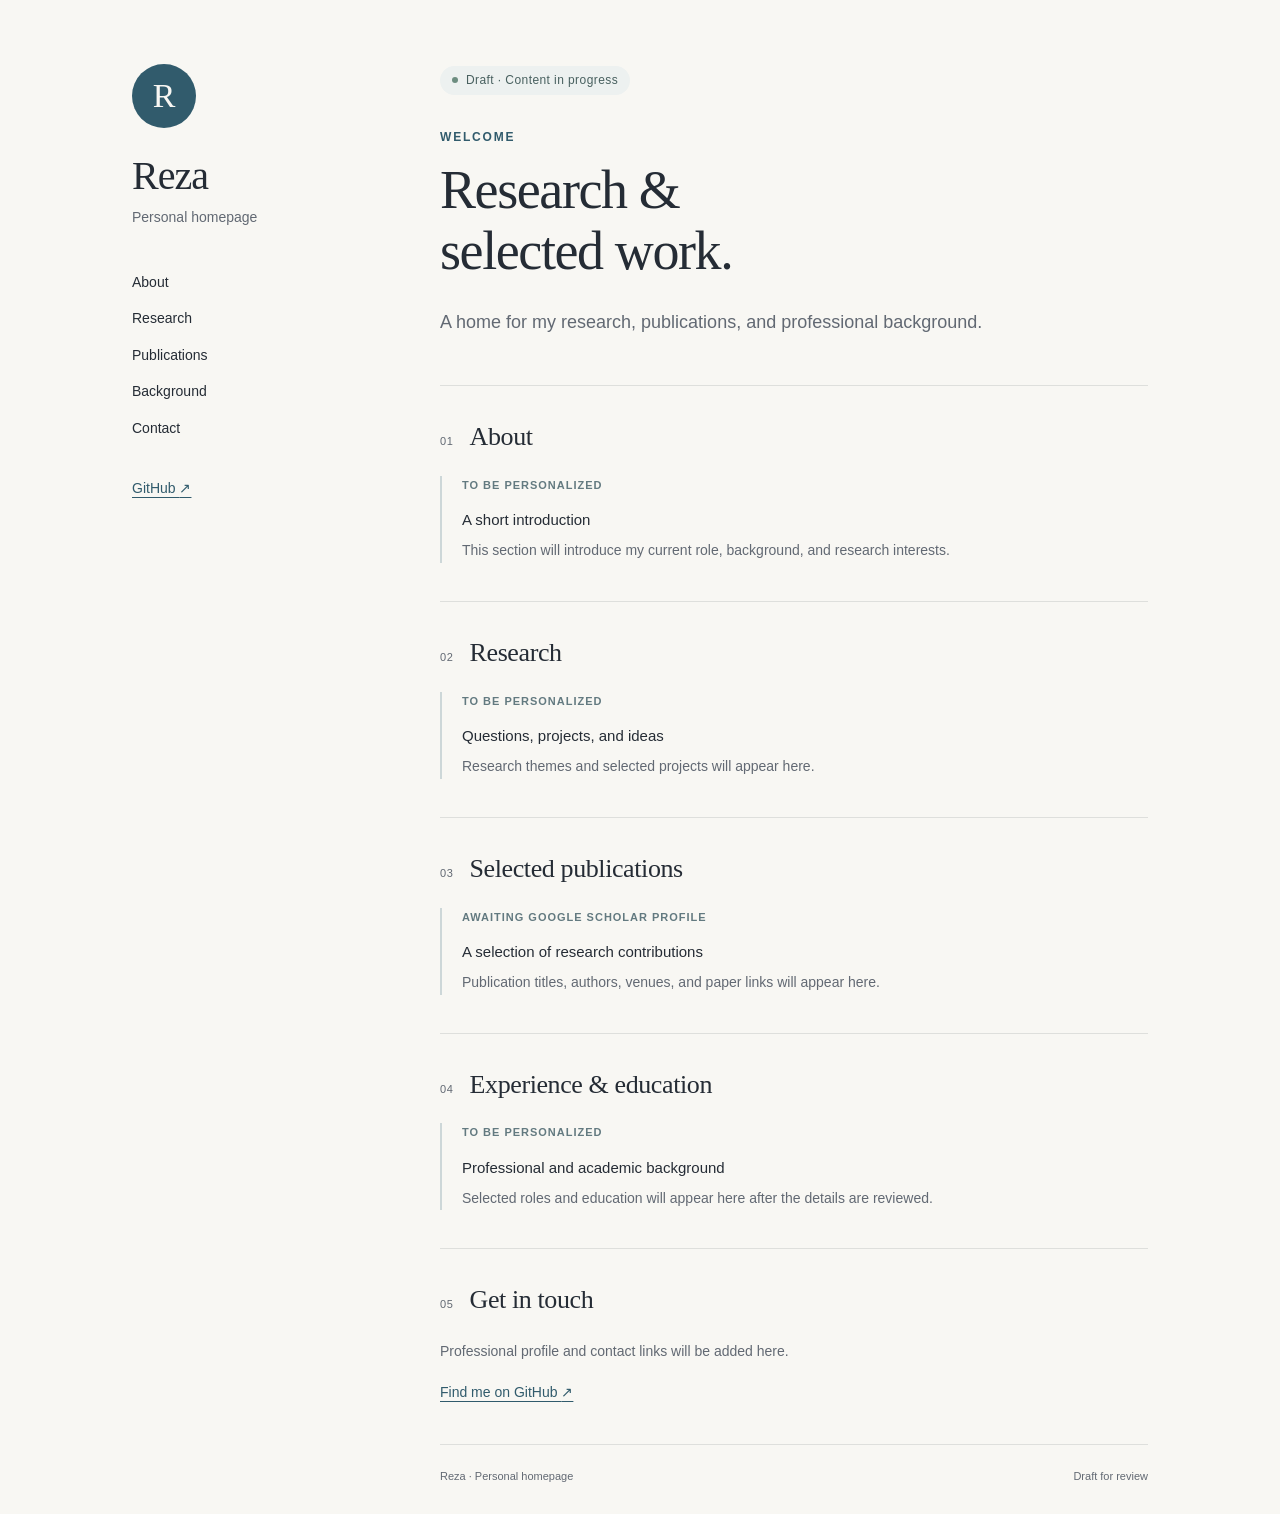
==== index.html @ 72e0d087 "Add private homepage draft and content checklist" ====
<!doctype html>
<html lang="en">
<head>
  <meta charset="utf-8">
  <meta name="viewport" content="width=device-width, initial-scale=1">
  <meta name="description" content="Reza’s personal homepage: research, publications, and professional background.">
  <title>Reza · Personal homepage</title>
  <style>
    :root { color-scheme: light; --paper:#f8f7f3; --ink:#252c35; --muted:#626973; --line:#dedfdc; --accent:#315b6c; --soft:#edf1f0; }
    * { box-sizing:border-box; }
    html { scroll-behavior:smooth; scroll-padding-top:32px; }
    body { margin:0; background:var(--paper); color:var(--ink); font:16px/1.75 -apple-system,BlinkMacSystemFont,"Segoe UI",sans-serif; }
    a { color:var(--accent); text-underline-offset:4px; }
    a:hover { text-decoration-thickness:2px; }
    a:focus-visible { outline:2px solid var(--accent); outline-offset:5px; border-radius:2px; }
    .skip { position:absolute; left:20px; top:-80px; padding:8px 16px; background:var(--paper); z-index:2; }
    .skip:focus { top:12px; }
    .layout { width:min(1100px,100%); margin:auto; padding:64px 42px 28px; display:grid; grid-template-columns:220px minmax(0,1fr); gap:88px; }
    .sidebar { align-self:start; position:sticky; top:48px; }
    .monogram { width:64px; height:64px; display:grid; place-items:center; color:var(--paper); background:var(--accent); border-radius:50%; font:34px Georgia,serif; margin-bottom:24px; }
    h1 { font:normal 40px/1.2 Georgia,"Times New Roman",serif; margin:0 0 5px; letter-spacing:-1px; }
    .subtitle { margin:0; color:var(--muted); font-size:14px; }
    nav { display:grid; gap:12px; margin-top:40px; }
    nav a { color:var(--ink); text-decoration:none; font-size:14px; width:fit-content; }
    nav a:hover { color:var(--accent); text-decoration:underline; }
    .profile-link { display:inline-block; margin-top:36px; font-size:14px; }
    .draft { display:inline-flex; align-items:center; gap:8px; margin:0 0 32px; padding:4px 12px; border-radius:20px; background:var(--soft); color:#48605f; font-size:12px; letter-spacing:.035em; }
    .draft::before { content:""; height:6px; width:6px; border-radius:50%; background:#6d8d80; }
    .eyebrow { margin:0 0 12px; font-size:12px; text-transform:uppercase; letter-spacing:.15em; color:var(--accent); font-weight:600; }
    h2 { font:normal clamp(35px,4.5vw,54px)/1.14 Georgia,"Times New Roman",serif; letter-spacing:-1.4px; margin:0 0 24px; }
    .intro { color:var(--muted); max-width:560px; margin:0; font-size:18px; line-height:1.7; }
    .hero { padding-bottom:48px; }
    section { padding:34px 0 38px; border-top:1px solid var(--line); }
    h3 { font:normal 26px/1.3 Georgia,"Times New Roman",serif; letter-spacing:-.4px; margin:0 0 22px; }
    .section-title { display:flex; gap:16px; align-items:baseline; }
    .number { font-size:11px; letter-spacing:.06em; color:var(--muted); }
    .placeholder { border-left:2px solid #cdd7d8; padding:0 0 0 20px; }
    .placeholder strong { display:block; font-size:15px; font-weight:500; margin-bottom:5px; }
    .placeholder p { margin:0; color:var(--muted); font-size:14px; }
    .pending { display:block; font-size:11px; font-weight:600; letter-spacing:.09em; text-transform:uppercase; color:#637a80; margin-bottom:12px; }
    .contact p { color:var(--muted); font-size:14px; margin:0 0 14px; }
    .contact a { font-size:14px; }
    footer { border-top:1px solid var(--line); padding-top:22px; display:flex; justify-content:space-between; gap:12px; color:var(--muted); font-size:11px; }
    @media(max-width:800px) { .layout { gap:42px; grid-template-columns:180px minmax(0,1fr); padding:44px 28px 24px; } }
    @media(max-width:620px) { .layout { display:block; padding:28px 24px; } .sidebar { position:static; padding-bottom:30px; margin-bottom:30px; border-bottom:1px solid var(--line); } .monogram { width:46px; height:46px; font-size:26px; float:left; margin:0 16px 0 0; } h1 { font-size:32px; } .subtitle { font-size:12px; } nav { clear:both; display:flex; flex-wrap:wrap; gap:8px 22px; margin-top:24px; } nav a { font-size:13px; } .profile-link { margin-top:16px; font-size:13px; } .draft { margin-bottom:24px; } h2 { font-size:42px; } .hero { padding-bottom:32px; } section { padding:28px 0; } footer { flex-wrap:wrap; } }
    @media(prefers-reduced-motion:reduce) { html { scroll-behavior:auto; } }
  </style>
</head>
<body>
  <a class="skip" href="#main">Skip to content</a>
  <div class="layout">
    <aside class="sidebar" aria-label="Profile and navigation">
      <div class="monogram" aria-hidden="true">R</div>
      <!-- Confirm the preferred display name before release. -->
      <h1>Reza</h1>
      <p class="subtitle">Personal homepage</p>
      <nav aria-label="Main navigation">
        <a href="#about">About</a>
        <a href="#research">Research</a>
        <a href="#publications">Publications</a>
        <a href="#background">Background</a>
        <a href="#contact">Contact</a>
      </nav>
      <a class="profile-link" href="https://github.com/rezapourreza">GitHub <span aria-hidden="true">↗</span></a>
    </aside>
    <main id="main">
      <header class="hero">
        <p class="draft">Draft · Content in progress</p>
        <p class="eyebrow">Welcome</p>
        <h2>Research &amp;<br>selected work.</h2>
        <p class="intro">A home for my research, publications, and professional background.</p>
      </header>
      <section id="about" aria-labelledby="about-title">
        <div class="section-title"><span class="number" aria-hidden="true">01</span><h3 id="about-title">About</h3></div>
        <div class="placeholder">
          <span class="pending">To be personalized</span>
          <strong>A short introduction</strong>
          <p>This section will introduce my current role, background, and research interests.</p>
        </div>
      </section>
      <section id="research" aria-labelledby="research-title">
        <div class="section-title"><span class="number" aria-hidden="true">02</span><h3 id="research-title">Research</h3></div>
        <div class="placeholder">
          <span class="pending">To be personalized</span>
          <strong>Questions, projects, and ideas</strong>
          <p>Research themes and selected projects will appear here.</p>
        </div>
      </section>
      <section id="publications" aria-labelledby="publications-title">
        <div class="section-title"><span class="number" aria-hidden="true">03</span><h3 id="publications-title">Selected publications</h3></div>
        <div class="placeholder">
          <span class="pending">Awaiting Google Scholar profile</span>
          <strong>A selection of research contributions</strong>
          <p>Publication titles, authors, venues, and paper links will appear here.</p>
        </div>
      </section>
      <section id="background" aria-labelledby="background-title">
        <div class="section-title"><span class="number" aria-hidden="true">04</span><h3 id="background-title">Experience &amp; education</h3></div>
        <div class="placeholder">
          <span class="pending">To be personalized</span>
          <strong>Professional and academic background</strong>
          <p>Selected roles and education will appear here after the details are reviewed.</p>
        </div>
      </section>
      <section id="contact" class="contact" aria-labelledby="contact-title">
        <div class="section-title"><span class="number" aria-hidden="true">05</span><h3 id="contact-title">Get in touch</h3></div>
        <p>Professional profile and contact links will be added here.</p>
        <a href="https://github.com/rezapourreza">Find me on GitHub <span aria-hidden="true">↗</span></a>
      </section>
      <footer><span>Reza · Personal homepage</span><span>Draft for review</span></footer>
    </main>
  </div>
</body>
</html>
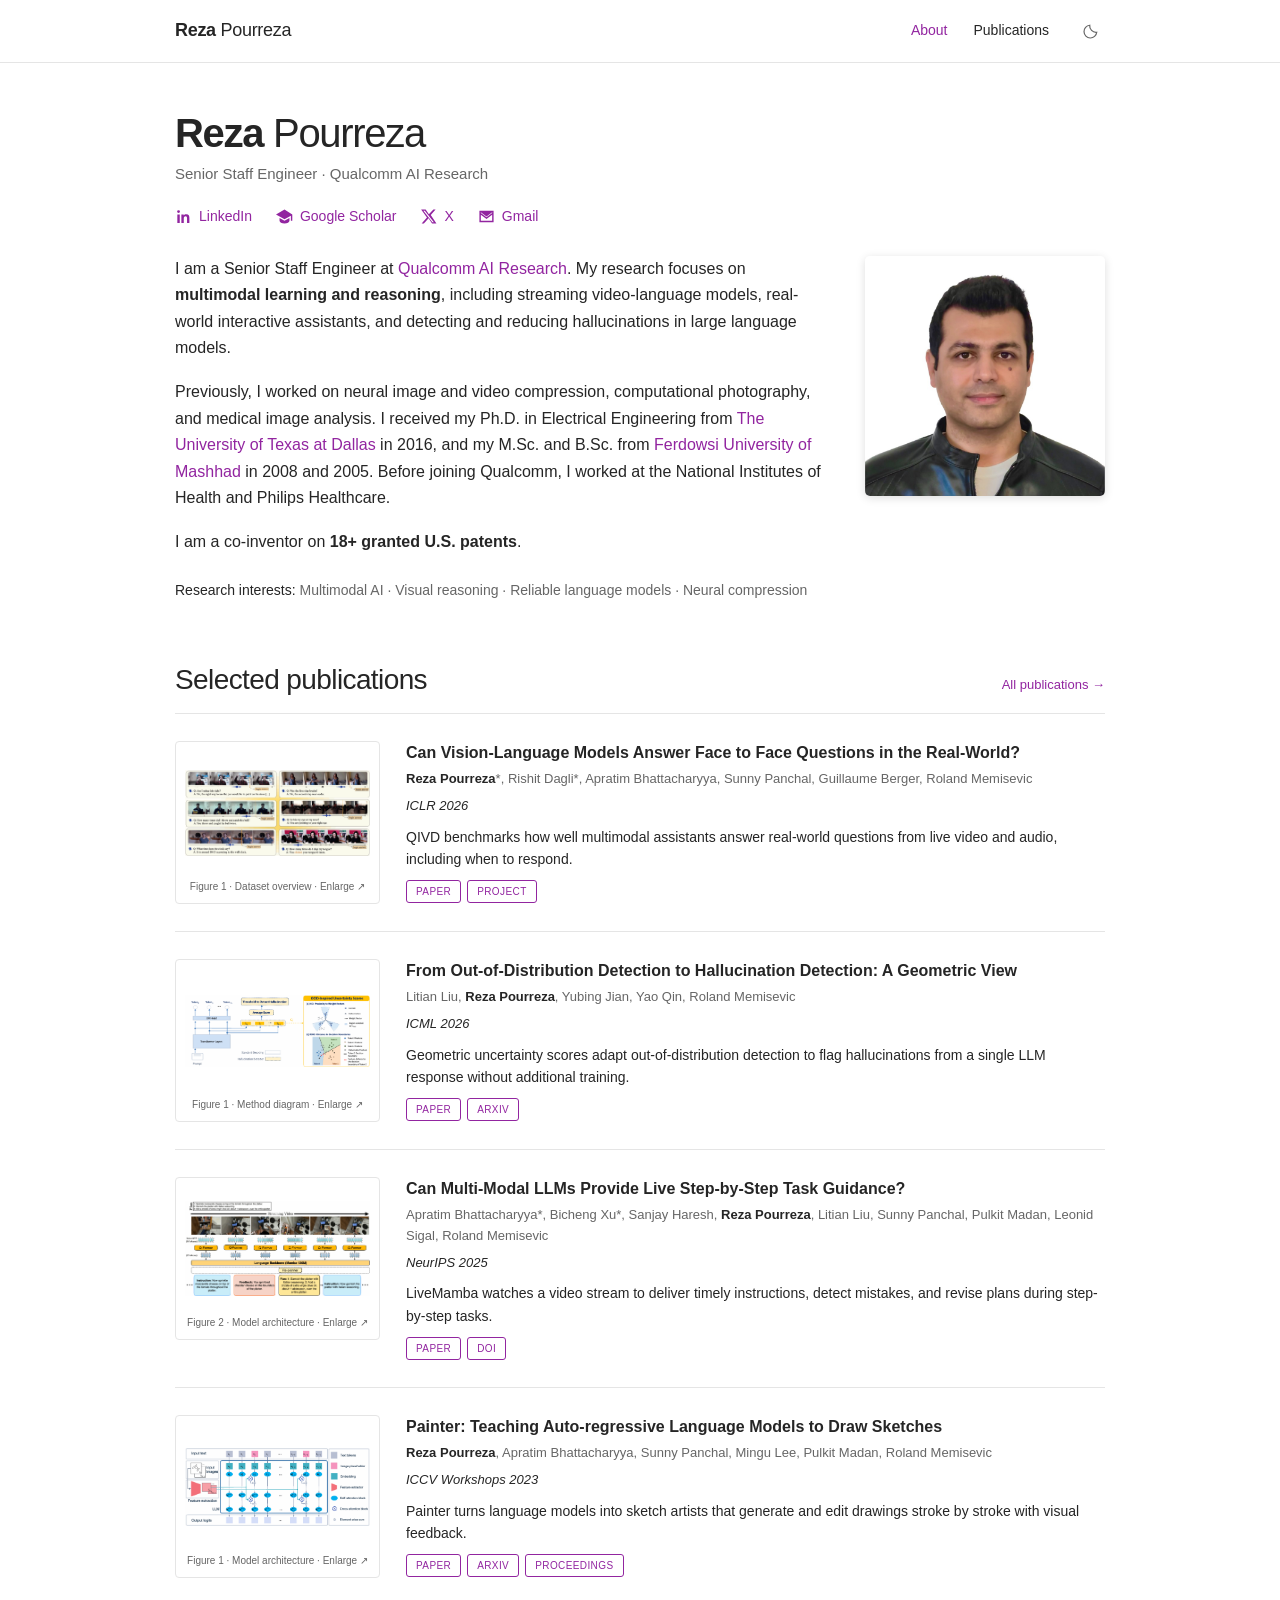
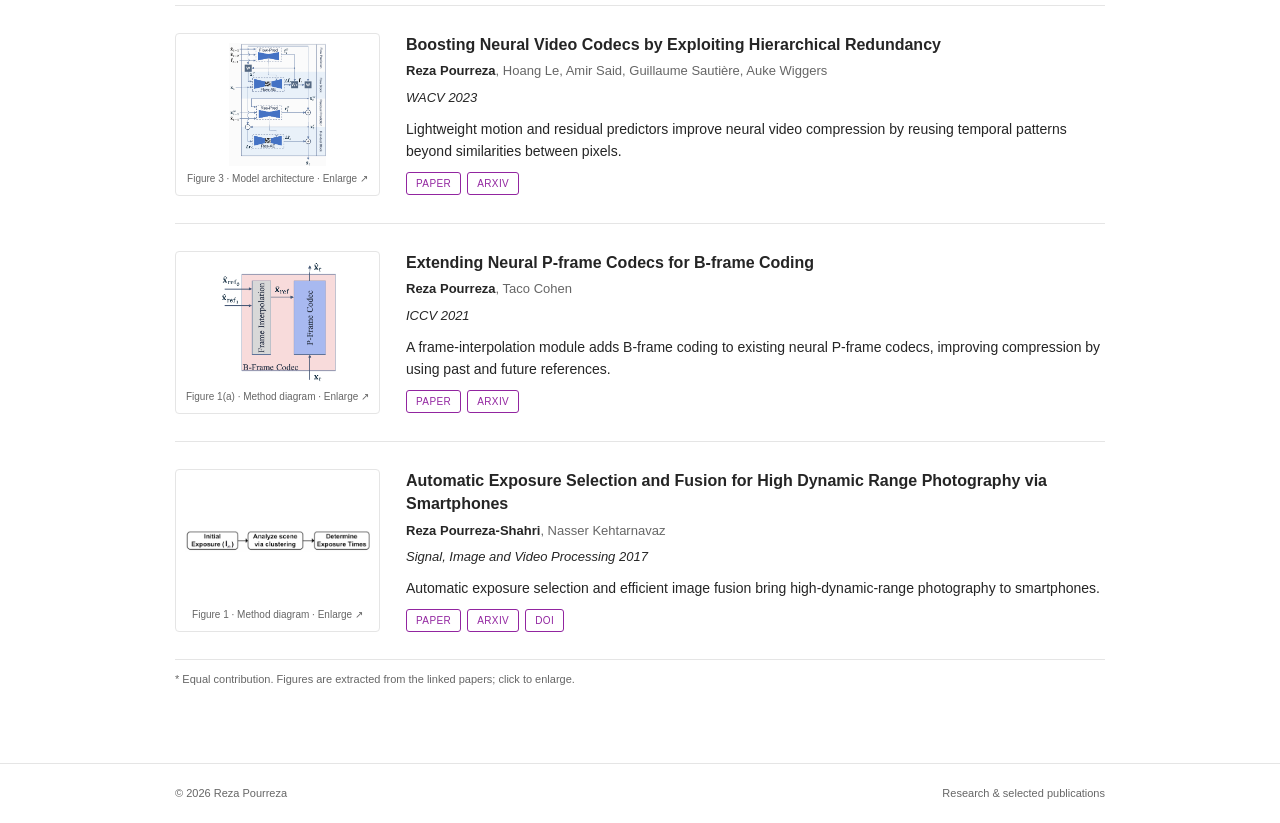
==== commit fd1534a3: "Personalize homepage and add year-grouped research publications" ====
--- a/index.html
+++ b/index.html
@@ -1,114 +1,2 @@
 <!doctype html>
-<html lang="en">
-<head>
-  <meta charset="utf-8">
-  <meta name="viewport" content="width=device-width, initial-scale=1">
-  <meta name="description" content="Reza’s personal homepage: research, publications, and professional background.">
-  <title>Reza · Personal homepage</title>
-  <style>
-    :root { color-scheme: light; --paper:#f8f7f3; --ink:#252c35; --muted:#626973; --line:#dedfdc; --accent:#315b6c; --soft:#edf1f0; }
-    * { box-sizing:border-box; }
-    html { scroll-behavior:smooth; scroll-padding-top:32px; }
-    body { margin:0; background:var(--paper); color:var(--ink); font:16px/1.75 -apple-system,BlinkMacSystemFont,"Segoe UI",sans-serif; }
-    a { color:var(--accent); text-underline-offset:4px; }
-    a:hover { text-decoration-thickness:2px; }
-    a:focus-visible { outline:2px solid var(--accent); outline-offset:5px; border-radius:2px; }
-    .skip { position:absolute; left:20px; top:-80px; padding:8px 16px; background:var(--paper); z-index:2; }
-    .skip:focus { top:12px; }
-    .layout { width:min(1100px,100%); margin:auto; padding:64px 42px 28px; display:grid; grid-template-columns:220px minmax(0,1fr); gap:88px; }
-    .sidebar { align-self:start; position:sticky; top:48px; }
-    .monogram { width:64px; height:64px; display:grid; place-items:center; color:var(--paper); background:var(--accent); border-radius:50%; font:34px Georgia,serif; margin-bottom:24px; }
-    h1 { font:normal 40px/1.2 Georgia,"Times New Roman",serif; margin:0 0 5px; letter-spacing:-1px; }
-    .subtitle { margin:0; color:var(--muted); font-size:14px; }
-    nav { display:grid; gap:12px; margin-top:40px; }
-    nav a { color:var(--ink); text-decoration:none; font-size:14px; width:fit-content; }
-    nav a:hover { color:var(--accent); text-decoration:underline; }
-    .profile-link { display:inline-block; margin-top:36px; font-size:14px; }
-    .draft { display:inline-flex; align-items:center; gap:8px; margin:0 0 32px; padding:4px 12px; border-radius:20px; background:var(--soft); color:#48605f; font-size:12px; letter-spacing:.035em; }
-    .draft::before { content:""; height:6px; width:6px; border-radius:50%; background:#6d8d80; }
-    .eyebrow { margin:0 0 12px; font-size:12px; text-transform:uppercase; letter-spacing:.15em; color:var(--accent); font-weight:600; }
-    h2 { font:normal clamp(35px,4.5vw,54px)/1.14 Georgia,"Times New Roman",serif; letter-spacing:-1.4px; margin:0 0 24px; }
-    .intro { color:var(--muted); max-width:560px; margin:0; font-size:18px; line-height:1.7; }
-    .hero { padding-bottom:48px; }
-    section { padding:34px 0 38px; border-top:1px solid var(--line); }
-    h3 { font:normal 26px/1.3 Georgia,"Times New Roman",serif; letter-spacing:-.4px; margin:0 0 22px; }
-    .section-title { display:flex; gap:16px; align-items:baseline; }
-    .number { font-size:11px; letter-spacing:.06em; color:var(--muted); }
-    .placeholder { border-left:2px solid #cdd7d8; padding:0 0 0 20px; }
-    .placeholder strong { display:block; font-size:15px; font-weight:500; margin-bottom:5px; }
-    .placeholder p { margin:0; color:var(--muted); font-size:14px; }
-    .pending { display:block; font-size:11px; font-weight:600; letter-spacing:.09em; text-transform:uppercase; color:#637a80; margin-bottom:12px; }
-    .contact p { color:var(--muted); font-size:14px; margin:0 0 14px; }
-    .contact a { font-size:14px; }
-    footer { border-top:1px solid var(--line); padding-top:22px; display:flex; justify-content:space-between; gap:12px; color:var(--muted); font-size:11px; }
-    @media(max-width:800px) { .layout { gap:42px; grid-template-columns:180px minmax(0,1fr); padding:44px 28px 24px; } }
-    @media(max-width:620px) { .layout { display:block; padding:28px 24px; } .sidebar { position:static; padding-bottom:30px; margin-bottom:30px; border-bottom:1px solid var(--line); } .monogram { width:46px; height:46px; font-size:26px; float:left; margin:0 16px 0 0; } h1 { font-size:32px; } .subtitle { font-size:12px; } nav { clear:both; display:flex; flex-wrap:wrap; gap:8px 22px; margin-top:24px; } nav a { font-size:13px; } .profile-link { margin-top:16px; font-size:13px; } .draft { margin-bottom:24px; } h2 { font-size:42px; } .hero { padding-bottom:32px; } section { padding:28px 0; } footer { flex-wrap:wrap; } }
-    @media(prefers-reduced-motion:reduce) { html { scroll-behavior:auto; } }
-  </style>
-</head>
-<body>
-  <a class="skip" href="#main">Skip to content</a>
-  <div class="layout">
-    <aside class="sidebar" aria-label="Profile and navigation">
-      <div class="monogram" aria-hidden="true">R</div>
-      <!-- Confirm the preferred display name before release. -->
-      <h1>Reza</h1>
-      <p class="subtitle">Personal homepage</p>
-      <nav aria-label="Main navigation">
-        <a href="#about">About</a>
-        <a href="#research">Research</a>
-        <a href="#publications">Publications</a>
-        <a href="#background">Background</a>
-        <a href="#contact">Contact</a>
-      </nav>
-      <a class="profile-link" href="https://github.com/rezapourreza">GitHub <span aria-hidden="true">↗</span></a>
-    </aside>
-    <main id="main">
-      <header class="hero">
-        <p class="draft">Draft · Content in progress</p>
-        <p class="eyebrow">Welcome</p>
-        <h2>Research &amp;<br>selected work.</h2>
-        <p class="intro">A home for my research, publications, and professional background.</p>
-      </header>
-      <section id="about" aria-labelledby="about-title">
-        <div class="section-title"><span class="number" aria-hidden="true">01</span><h3 id="about-title">About</h3></div>
-        <div class="placeholder">
-          <span class="pending">To be personalized</span>
-          <strong>A short introduction</strong>
-          <p>This section will introduce my current role, background, and research interests.</p>
-        </div>
-      </section>
-      <section id="research" aria-labelledby="research-title">
-        <div class="section-title"><span class="number" aria-hidden="true">02</span><h3 id="research-title">Research</h3></div>
-        <div class="placeholder">
-          <span class="pending">To be personalized</span>
-          <strong>Questions, projects, and ideas</strong>
-          <p>Research themes and selected projects will appear here.</p>
-        </div>
-      </section>
-      <section id="publications" aria-labelledby="publications-title">
-        <div class="section-title"><span class="number" aria-hidden="true">03</span><h3 id="publications-title">Selected publications</h3></div>
-        <div class="placeholder">
-          <span class="pending">Awaiting Google Scholar profile</span>
-          <strong>A selection of research contributions</strong>
-          <p>Publication titles, authors, venues, and paper links will appear here.</p>
-        </div>
-      </section>
-      <section id="background" aria-labelledby="background-title">
-        <div class="section-title"><span class="number" aria-hidden="true">04</span><h3 id="background-title">Experience &amp; education</h3></div>
-        <div class="placeholder">
-          <span class="pending">To be personalized</span>
-          <strong>Professional and academic background</strong>
-          <p>Selected roles and education will appear here after the details are reviewed.</p>
-        </div>
-      </section>
-      <section id="contact" class="contact" aria-labelledby="contact-title">
-        <div class="section-title"><span class="number" aria-hidden="true">05</span><h3 id="contact-title">Get in touch</h3></div>
-        <p>Professional profile and contact links will be added here.</p>
-        <a href="https://github.com/rezapourreza">Find me on GitHub <span aria-hidden="true">↗</span></a>
-      </section>
-      <footer><span>Reza · Personal homepage</span><span>Draft for review</span></footer>
-    </main>
-  </div>
-</body>
-</html>
+<html lang="en"><head><meta charset="utf-8"><meta name="viewport" content="width=device-width, initial-scale=1"><meta name="description" content="Reza Pourreza is a Senior Staff Engineer at Qualcomm AI Research, working on multimodal reasoning, video-language models, and reliable generative AI."><meta name="theme-color" content="#ffffff"><title>Reza Pourreza | Qualcomm AI Research</title><link rel="icon" type="image/svg+xml" href="assets/favicon.svg"><link rel="stylesheet" href="assets/style.css"><script src="assets/site.js" defer></script></head><body><a class="skip-link" href="#main">Skip to content</a><header class="site-header"><div class="container header-inner"><a class="wordmark" href="index.html"><strong>Reza</strong> Pourreza</a><nav class="site-nav" aria-label="Main navigation"><a href="index.html" aria-current="page">About</a><a href="publications.html">Publications</a><button class="theme-toggle" type="button" aria-label="Switch to dark theme" hidden><svg class="moon" width="17" height="17" viewBox="0 0 24 24" fill="none" stroke="currentColor" stroke-width="1.7" aria-hidden="true"><path d="M20.8 13.1A9 9 0 0 1 10.9 3.2a9 9 0 1 0 9.9 9.9Z"/></svg><svg class="sun" width="17" height="17" viewBox="0 0 24 24" fill="none" stroke="currentColor" stroke-width="1.7" aria-hidden="true"><circle cx="12" cy="12" r="4"/><path d="M12 1v3m0 16v3M1 12h3m16 0h3M4.2 4.2l2.1 2.1m11.4 11.4 2.1 2.1M4.2 19.8l2.1-2.1M17.7 6.3l2.1-2.1"/></svg></button></nav></div></header><main class="container" id="main"><h1><strong>Reza</strong> Pourreza</h1><p class="role">Senior Staff Engineer · Qualcomm AI Research</p><nav class="social-links" aria-label="Professional profiles and email"><a href="https://www.linkedin.com/in/rpourreza/"><svg viewBox="0 0 24 24" aria-hidden="true"><path d="M5 3a2 2 0 1 1 0 4 2 2 0 0 1 0-4ZM3.3 9h3.4v12H3.3ZM9 9h3.3v1.6c.7-1.2 1.8-1.9 3.6-1.9 3.6 0 4.4 2.3 4.4 5.4V21H17v-6.2c0-1.5-.1-3.1-2.1-3.1s-2.5 1.5-2.5 3V21H9Z"/></svg><span>LinkedIn</span></a><a href="https://scholar.google.com/citations?hl=en&amp;user=BqNYf-oAAAAJ&amp;view_op=list_works&amp;sortby=pubdate" aria-label="Google Scholar, sorted by date"><svg viewBox="0 0 24 24" aria-hidden="true"><path d="m12 2-12 7 12 7 9-5.2V18h2V9L12 2ZM5 14v4c0 2 3.1 4 7 4s7-2 7-4v-4l-7 4-7-4Z"/></svg><span>Google Scholar</span></a><a href="https://x.com/reza_pourreza"><svg viewBox="0 0 24 24" aria-hidden="true"><path d="M18.9 2H22l-6.8 7.8L23.2 22H17l-4.9-7.5L5.5 22H2.3l7.5-8.6L1.6 2H8l4.5 6.8L18.9 2ZM17.5 20h2L6.8 4h-2L17.5 20Z"/></svg><span>X</span></a><a href="mailto:pourreza.reza@gmail.com"><svg viewBox="0 0 24 24" aria-hidden="true"><path d="M2 4h20v16H2V4Zm2 2v1l8 6 8-6V6l-8 6-8-6Zm0 3.5V18h16V9.5l-8 6-8-6Z"/></svg><span>Gmail</span></a></nav><section class="bio" aria-label="Biography"><img class="portrait" src="assets/profile.jpeg" alt="Portrait of Reza Pourreza" width="240" height="240"><p>I am a Senior Staff Engineer at <a href="https://www.qualcomm.com/research/artificial-intelligence">Qualcomm AI Research</a>. My research focuses on <strong>multimodal learning and reasoning</strong>, including streaming video-language models, real-world interactive assistants, and detecting and reducing hallucinations in large language models.</p><p>Previously, I worked on neural image and video compression, computational photography, and medical image analysis. I received my Ph.D. in Electrical Engineering from <a href="https://www.utdallas.edu/">The University of Texas at Dallas</a> in 2016, and my M.Sc. and B.Sc. from <a href="https://en.um.ac.ir/">Ferdowsi University of Mashhad</a> in 2008 and 2005. Before joining Qualcomm, I worked at the National Institutes of Health and Philips Healthcare.</p><p>I am a co-inventor on <strong>18+ granted U.S. patents</strong>.</p><p class="research-line"><b>Research interests:</b> Multimodal AI · Visual reasoning · Reliable language models · Neural compression</p></section><section aria-labelledby="selected-heading"><div class="section-heading"><h2 id="selected-heading">Selected publications</h2><a href="publications.html">All publications →</a></div><ul class="paper-list"><li class="selected-paper" id="qivd"><a class="figure-link" href="assets/papers/qivd-overview.png" aria-label="Enlarge figure for Can Vision-Language Models Answer Face to Face Questions in the Real-World?" data-title="Can Vision-Language Models Answer Face to Face Questions in the Real-World?" data-paper="https://proceedings.iclr.cc/paper_files/paper/2026/file/73bd5afe39a24881b1e5268efc899aaf-Paper-Conference.pdf" data-caption="Figure 1 · Dataset overview"><img src="assets/papers/qivd-overview.png" alt="QIVD dataset overview showing six examples of video, audio, spoken questions, answers, and answer timestamps." width="1650" height="770" loading="lazy"><span class="figure-label">Figure 1 · Dataset overview · Enlarge ↗</span></a><div><h3 class="paper-title"><a href="https://proceedings.iclr.cc/paper_files/paper/2026/file/73bd5afe39a24881b1e5268efc899aaf-Paper-Conference.pdf">Can Vision-Language Models Answer Face to Face Questions in the Real-World?</a></h3><p class="authors"><strong>Reza Pourreza</strong>*, Rishit Dagli*, Apratim Bhattacharyya, Sunny Panchal, Guillaume Berger, Roland Memisevic</p><p class="venue">ICLR 2026</p><p class="summary">QIVD benchmarks how well multimodal assistants answer real-world questions from live video and audio, including when to respond.</p><div class="paper-links"><a href="https://proceedings.iclr.cc/paper_files/paper/2026/file/73bd5afe39a24881b1e5268efc899aaf-Paper-Conference.pdf">Paper</a><a href="https://www.qualcomm.com/developer/software/qualcomm-interactive-video-dataset-qivd">Project</a></div></div></li><li class="selected-paper" id="geometric-hallucination"><a class="figure-link" href="assets/papers/geometric-hallucination-detection.png" aria-label="Enlarge figure for From Out-of-Distribution Detection to Hallucination Detection: A Geometric View" data-title="From Out-of-Distribution Detection to Hallucination Detection: A Geometric View" data-paper="https://arxiv.org/pdf/2602.07253" data-caption="Figure 1 · Method diagram"><img src="assets/papers/geometric-hallucination-detection.png" alt="OOD-inspired hallucination detector with per-token uncertainty scores, sequence averaging, and geometric NCI and fDBD scores." width="1983" height="770" loading="lazy"><span class="figure-label">Figure 1 · Method diagram · Enlarge ↗</span></a><div><h3 class="paper-title"><a href="https://arxiv.org/pdf/2602.07253">From Out-of-Distribution Detection to Hallucination Detection: A Geometric View</a></h3><p class="authors">Litian Liu, <strong>Reza Pourreza</strong>, Yubing Jian, Yao Qin, Roland Memisevic</p><p class="venue">ICML 2026</p><p class="summary">Geometric uncertainty scores adapt out-of-distribution detection to flag hallucinations from a single LLM response without additional training.</p><div class="paper-links"><a href="https://arxiv.org/pdf/2602.07253">Paper</a><a href="https://arxiv.org/abs/2602.07253">arXiv</a></div></div></li><li class="selected-paper" id="live-mamba"><a class="figure-link" href="assets/papers/live-mamba-architecture.png" aria-label="Enlarge figure for Can Multi-Modal LLMs Provide Live Step-by-Step Task Guidance?" data-title="Can Multi-Modal LLMs Provide Live Step-by-Step Task Guidance?" data-paper="https://proceedings.neurips.cc/paper_files/paper/2025/file/207be3da143f1043336627c5d25aae50-Paper-Conference.pdf" data-caption="Figure 2 · Model architecture"><img src="assets/papers/live-mamba-architecture.png" alt="LiveMamba architecture: streaming video, InternViT features, Q-Former, Mamba-130M backbone, feedback, and re-planner." width="1654" height="854" loading="lazy"><span class="figure-label">Figure 2 · Model architecture · Enlarge ↗</span></a><div><h3 class="paper-title"><a href="https://proceedings.neurips.cc/paper_files/paper/2025/file/207be3da143f1043336627c5d25aae50-Paper-Conference.pdf">Can Multi-Modal LLMs Provide Live Step-by-Step Task Guidance?</a></h3><p class="authors">Apratim Bhattacharyya*, Bicheng Xu*, Sanjay Haresh, <strong>Reza Pourreza</strong>, Litian Liu, Sunny Panchal, Pulkit Madan, Leonid Sigal, Roland Memisevic</p><p class="venue">NeurIPS 2025</p><p class="summary">LiveMamba watches a video stream to deliver timely instructions, detect mistakes, and revise plans during step-by-step tasks.</p><div class="paper-links"><a href="https://proceedings.neurips.cc/paper_files/paper/2025/file/207be3da143f1043336627c5d25aae50-Paper-Conference.pdf">Paper</a><a href="https://doi.org/10.52202/085713-0755">DOI</a></div></div></li><li class="selected-paper" id="painter"><a class="figure-link" href="assets/papers/painter-architecture.png" aria-label="Enlarge figure for Painter: Teaching Auto-regressive Language Models to Draw Sketches" data-title="Painter: Teaching Auto-regressive Language Models to Draw Sketches" data-paper="https://arxiv.org/pdf/2308.08520" data-caption="Figure 1 · Model architecture"><img src="assets/papers/painter-architecture.png" alt="Multimodal Painter block diagram combining image features, text tokens, self-attention, and cross-attention." width="2070" height="875" loading="lazy"><span class="figure-label">Figure 1 · Model architecture · Enlarge ↗</span></a><div><h3 class="paper-title"><a href="https://arxiv.org/pdf/2308.08520">Painter: Teaching Auto-regressive Language Models to Draw Sketches</a></h3><p class="authors"><strong>Reza Pourreza</strong>, Apratim Bhattacharyya, Sunny Panchal, Mingu Lee, Pulkit Madan, Roland Memisevic</p><p class="venue">ICCV Workshops 2023</p><p class="summary">Painter turns language models into sketch artists that generate and edit drawings stroke by stroke with visual feedback.</p><div class="paper-links"><a href="https://arxiv.org/pdf/2308.08520">Paper</a><a href="https://arxiv.org/abs/2308.08520">arXiv</a><a href="https://openaccess.thecvf.com/content/ICCV2023W/MMFM/html/Pourreza_Painter_Teaching_Auto-Regressive_Language_Models_to_Draw_Sketches_ICCVW_2023_paper.html">Proceedings</a></div></div></li><li class="selected-paper" id="hierarchical-redundancy"><a class="figure-link" href="assets/papers/hierarchical-video-codec.png" aria-label="Enlarge figure for Boosting Neural Video Codecs by Exploiting Hierarchical Redundancy" data-title="Boosting Neural Video Codecs by Exploiting Hierarchical Redundancy" data-paper="https://arxiv.org/pdf/2208.04303" data-caption="Figure 3 · Model architecture"><img src="assets/papers/hierarchical-video-codec.png" alt="Inter-frame codec architecture with flow prediction, flow coding, residual prediction, and residual coding." width="766" height="975" loading="lazy"><span class="figure-label">Figure 3 · Model architecture · Enlarge ↗</span></a><div><h3 class="paper-title"><a href="https://arxiv.org/pdf/2208.04303">Boosting Neural Video Codecs by Exploiting Hierarchical Redundancy</a></h3><p class="authors"><strong>Reza Pourreza</strong>, Hoang Le, Amir Said, Guillaume Sautière, Auke Wiggers</p><p class="venue">WACV 2023</p><p class="summary">Lightweight motion and residual predictors improve neural video compression by reusing temporal patterns beyond similarities between pixels.</p><div class="paper-links"><a href="https://arxiv.org/pdf/2208.04303">Paper</a><a href="https://arxiv.org/abs/2208.04303">arXiv</a></div></div></li><li class="selected-paper" id="b-frame-codec"><a class="figure-link" href="assets/papers/neural-b-frame-codec.png" aria-label="Enlarge figure for Extending Neural P-frame Codecs for B-frame Coding" data-title="Extending Neural P-frame Codecs for B-frame Coding" data-paper="https://arxiv.org/pdf/2104.00531" data-caption="Figure 1(a) · Method diagram"><img src="assets/papers/neural-b-frame-codec.png" alt="The method panel of Figure 1: two reference frames feed interpolation, whose result is used by a P-frame codec." width="433" height="445" loading="lazy"><span class="figure-label">Figure 1(a) · Method diagram · Enlarge ↗</span></a><div><h3 class="paper-title"><a href="https://arxiv.org/pdf/2104.00531">Extending Neural P-frame Codecs for B-frame Coding</a></h3><p class="authors"><strong>Reza Pourreza</strong>, Taco Cohen</p><p class="venue">ICCV 2021</p><p class="summary">A frame-interpolation module adds B-frame coding to existing neural P-frame codecs, improving compression by using past and future references.</p><div class="paper-links"><a href="https://arxiv.org/pdf/2104.00531">Paper</a><a href="https://arxiv.org/abs/2104.00531">arXiv</a></div></div></li><li class="selected-paper" id="automatic-hdr"><a class="figure-link" href="assets/papers/automatic-hdr-exposure.png" aria-label="Enlarge figure for Automatic Exposure Selection and Fusion for High Dynamic Range Photography via Smartphones" data-title="Automatic Exposure Selection and Fusion for High Dynamic Range Photography via Smartphones" data-paper="https://arxiv.org/pdf/2004.10365" data-caption="Figure 1 · Method diagram"><img src="assets/papers/automatic-hdr-exposure.png" alt="Exposure-selection pipeline: initial exposure, scene clustering, and exposure-time determination." width="987" height="116" loading="lazy"><span class="figure-label">Figure 1 · Method diagram · Enlarge ↗</span></a><div><h3 class="paper-title"><a href="https://arxiv.org/pdf/2004.10365">Automatic Exposure Selection and Fusion for High Dynamic Range Photography via Smartphones</a></h3><p class="authors"><strong>Reza Pourreza-Shahri</strong>, Nasser Kehtarnavaz</p><p class="venue">Signal, Image and Video Processing 2017</p><p class="summary">Automatic exposure selection and efficient image fusion bring high-dynamic-range photography to smartphones.</p><div class="paper-links"><a href="https://arxiv.org/pdf/2004.10365">Paper</a><a href="https://arxiv.org/abs/2004.10365">arXiv</a><a href="https://doi.org/10.1007/s11760-017-1104-9">DOI</a></div></div></li></ul><p class="equal-note">* Equal contribution. Figures are extracted from the linked papers; click to enlarge.</p></section></main><footer class="site-footer"><div class="container footer-inner"><span>© 2026 Reza Pourreza</span><span>Research &amp; selected publications</span></div></footer><dialog class="figure-dialog" aria-labelledby="figure-title"><div class="dialog-top"><h2 id="figure-title">Paper figure</h2><button class="dialog-close" type="button" aria-label="Close figure">×</button></div><img class="dialog-image" alt=""><p class="dialog-caption"><span class="figure-detail"></span><a class="figure-source" href="index.html">Read paper ↗</a></p></dialog></body></html>
--- a/assets/style.css
+++ b/assets/style.css
@@ -0,0 +1,7 @@
+:root{color-scheme:light;--bg:#fff;--text:#252525;--muted:#666;--line:#e5e5e5;--accent:#9225a0;--hover:#721c7d;--subtle:#f6f6f6;--header:rgba(255,255,255,.96)}
+html[data-theme="dark"]{color-scheme:dark;--bg:#18191b;--text:#ececee;--muted:#acacb2;--line:#35363b;--accent:#d48adc;--hover:#e7b3ec;--subtle:#242529;--header:rgba(24,25,27,.96)}
+*{box-sizing:border-box}html{scroll-behavior:smooth;scroll-padding-top:88px}body{margin:0;background:var(--bg);color:var(--text);font:16px/1.65 -apple-system,BlinkMacSystemFont,"Segoe UI",Arial,sans-serif;font-weight:400}a{color:var(--accent);text-decoration:none}a:hover{color:var(--hover);text-decoration:underline;text-underline-offset:3px}a:focus-visible,button:focus-visible,summary:focus-visible{outline:2px solid var(--accent);outline-offset:5px}button{font:inherit}svg{display:block}.skip-link{position:fixed;top:-80px;left:16px;background:var(--bg);padding:8px 16px;z-index:10}.skip-link:focus{top:8px}.container{width:min(930px,calc(100% - 48px));margin-inline:auto}.site-header{position:sticky;top:0;z-index:5;border-bottom:1px solid var(--line);background:var(--header);backdrop-filter:blur(10px)}.header-inner{min-height:62px;display:flex;align-items:center;gap:20px;justify-content:space-between}.wordmark{font-size:18px;color:var(--text);letter-spacing:-.3px;white-space:nowrap}.wordmark strong{font-weight:650}.wordmark:hover{text-decoration:none}.site-nav{display:flex;align-items:center;gap:26px}.site-nav>a{font-size:14px;color:var(--text)}.site-nav>a[aria-current="page"]{color:var(--accent)}.theme-toggle{display:grid;place-items:center;width:30px;height:30px;border:0;background:transparent;color:var(--muted);cursor:pointer;border-radius:50%}.theme-toggle:hover{background:var(--subtle)}.theme-toggle .sun{display:none}html[data-theme="dark"] .theme-toggle .sun{display:block}html[data-theme="dark"] .theme-toggle .moon{display:none}main{padding-top:44px;padding-bottom:64px}h1,h2,h3{line-height:1.3}h1{font-size:40px;font-weight:400;letter-spacing:-1.3px;margin:0 0 3px}h1 strong{font-weight:700}.role{color:var(--muted);font-size:15px;margin:0 0 18px}.social-links{display:flex;align-items:center;flex-wrap:wrap;gap:12px 24px;margin:0 0 28px}.social-links a{display:inline-flex;align-items:center;gap:7px;color:var(--accent);font-size:14px}.social-links svg{width:17px;height:17px;flex:none;fill:currentColor}.portrait{float:right;width:240px;height:240px;object-fit:cover;margin:0 0 22px 32px;border-radius:5px;box-shadow:0 2px 10px #0002}.bio p{margin:0 0 18px}.bio{display:flow-root}.bio strong{font-weight:600}.research-line{font-size:14px;color:var(--muted);margin-top:23px!important}.research-line b{color:var(--text);font-weight:500}.section-heading{display:flex;align-items:baseline;justify-content:space-between;gap:16px;margin-top:42px;padding-bottom:15px;border-bottom:1px solid var(--line)}.section-heading h2{font-weight:400;font-size:28px;letter-spacing:-.6px;margin:0}.section-heading>a{font-size:13px;white-space:nowrap}.paper-list{list-style:none;padding:0;margin:0}.selected-paper{display:grid;grid-template-columns:205px minmax(0,1fr);gap:26px;padding:27px 0;border-bottom:1px solid var(--line);align-items:start}.figure-link{display:block;border:1px solid var(--line);border-radius:4px;padding:9px;background:white;position:relative;transition:border-color .15s}.figure-link:hover{border-color:var(--accent)}.figure-link img{display:block;width:100%;height:123px;object-fit:contain}.figure-label{display:block;text-align:center;color:#666;font-size:10px;line-height:1.4;margin-top:6px}.paper-title{font-size:16px;font-weight:600;line-height:1.45;margin:0 0 5px}.paper-title a{color:var(--text)}.paper-title a:hover{color:var(--accent)}.authors{font-size:13px;line-height:1.6;color:var(--muted);margin:0 0 5px}.authors strong{color:var(--text);font-weight:600}.venue{font-size:13px;font-style:italic;margin:0 0 9px;color:var(--text)}.summary{font-size:14px;line-height:1.6;margin:9px 0 10px}.paper-links{display:flex;flex-wrap:wrap;gap:6px}.paper-links a{font-size:10px;letter-spacing:.04em;border:1px solid var(--accent);padding:2px 9px;border-radius:3px;text-transform:uppercase;line-height:1.7}.paper-links a:hover{color:var(--bg);background:var(--accent);text-decoration:none}.page-intro{margin:10px 0 24px;color:var(--muted);font-size:15px}.year-index{display:flex;flex-wrap:wrap;gap:7px 16px;border-block:1px solid var(--line);padding:14px 0;margin:0 0 26px;font-size:13px}.publication-year{display:grid;grid-template-columns:70px minmax(0,1fr);gap:22px;padding:12px 0 16px}.publication-year>h2{font-size:24px;font-weight:400;color:var(--muted);letter-spacing:-.7px;margin:9px 0}.publication-item{padding:10px 0 19px;break-inside:avoid}.publication-item+.publication-item{border-top:1px solid var(--line);padding-top:19px}.publication-item .paper-title{font-size:15px}.publication-item .venue{margin-bottom:6px}.consortium-authors{font-size:13px;color:var(--muted);margin-bottom:6px}.consortium-authors summary{cursor:pointer}.consortium-authors p{padding:12px;border:1px solid var(--line);border-radius:4px;font-size:12px}.end-note{font-size:13px;color:var(--muted);margin:24px 0 0}.site-footer{border-top:1px solid var(--line);padding:20px 0;color:var(--muted);font-size:11px}.footer-inner{display:flex;flex-wrap:wrap;justify-content:space-between;gap:8px}.figure-dialog{max-width:min(1100px,calc(100vw - 40px));width:fit-content;max-height:90vh;padding:20px;border:1px solid var(--line);border-radius:6px;background:var(--bg);color:var(--text);box-shadow:0 10px 80px #0004}.figure-dialog::backdrop{background:#000a}.dialog-top{display:flex;justify-content:space-between;align-items:flex-start;gap:20px;margin-bottom:15px}.dialog-top h2{font-size:15px;line-height:1.5;margin:0;max-width:800px;font-weight:500}.dialog-close{flex:none;background:transparent;color:var(--text);border:0;cursor:pointer;padding:0 5px;font-size:24px;line-height:1}.dialog-image{display:block;max-width:100%;max-height:65vh;width:auto;height:auto;object-fit:contain;margin:auto;background:white}.dialog-caption{font-size:12px;color:var(--muted);margin:12px 0 0}.dialog-caption a{margin-left:8px}.equal-note{font-size:11px;color:var(--muted);margin-top:10px}button[hidden],dialog:not([open]){display:none}
+@media(max-width:700px){.container{width:calc(100% - 36px)}.header-inner{min-height:58px;gap:10px}.wordmark{font-size:16px}.site-nav{gap:17px}.site-nav>a{font-size:13px}main{padding-top:30px}h1{font-size:35px}.portrait{width:190px;height:190px;margin-left:24px}.social-links{gap:12px 18px}.selected-paper{grid-template-columns:160px minmax(0,1fr);gap:20px}.figure-link img{height:105px}.publication-year{grid-template-columns:58px minmax(0,1fr);gap:14px}}
+@media(max-width:520px){body{font-size:15px}.wordmark{font-size:15px}.site-nav{gap:13px}.theme-toggle{width:25px}.portrait{float:none;width:180px;height:180px;margin:0 auto 25px;display:block}.social-links{gap:10px 17px;margin-bottom:26px}.social-links a{font-size:13px}.social-links svg{width:16px;height:16px}.role{font-size:13px}.selected-paper{grid-template-columns:1fr;gap:15px;padding:25px 0}.figure-link{max-width:100%;padding:12px}.figure-link img{height:154px}.paper-title{font-size:16px}.summary{font-size:14px}.section-heading{margin-top:30px;align-items:baseline}.section-heading h2{font-size:24px}.section-heading>a{font-size:11px}.publication-year{display:block;padding-bottom:17px}.publication-year>h2{font-size:24px;border-bottom:1px solid var(--line);padding-bottom:9px;margin:20px 0 9px;color:var(--text)}.year-index{gap:9px 15px}.footer-inner{display:block}.footer-inner span{display:block;margin:4px 0}.figure-dialog{padding:14px;max-width:calc(100vw - 20px)}h1{font-size:34px}}
+@media(prefers-reduced-motion:reduce){html{scroll-behavior:auto}*{transition:none!important}}
+@media print{.site-header,.site-footer,.social-links,.theme-toggle,.paper-links,.year-index{display:none}body{font-size:10pt;background:#fff;color:#111}.container{width:100%}main{padding:0}.portrait{width:150px;height:150px}.selected-paper{grid-template-columns:150px 1fr;padding:15px 0;break-inside:avoid}.paper-title a{color:#111}a{color:#111}.publication-year{break-inside:auto}}
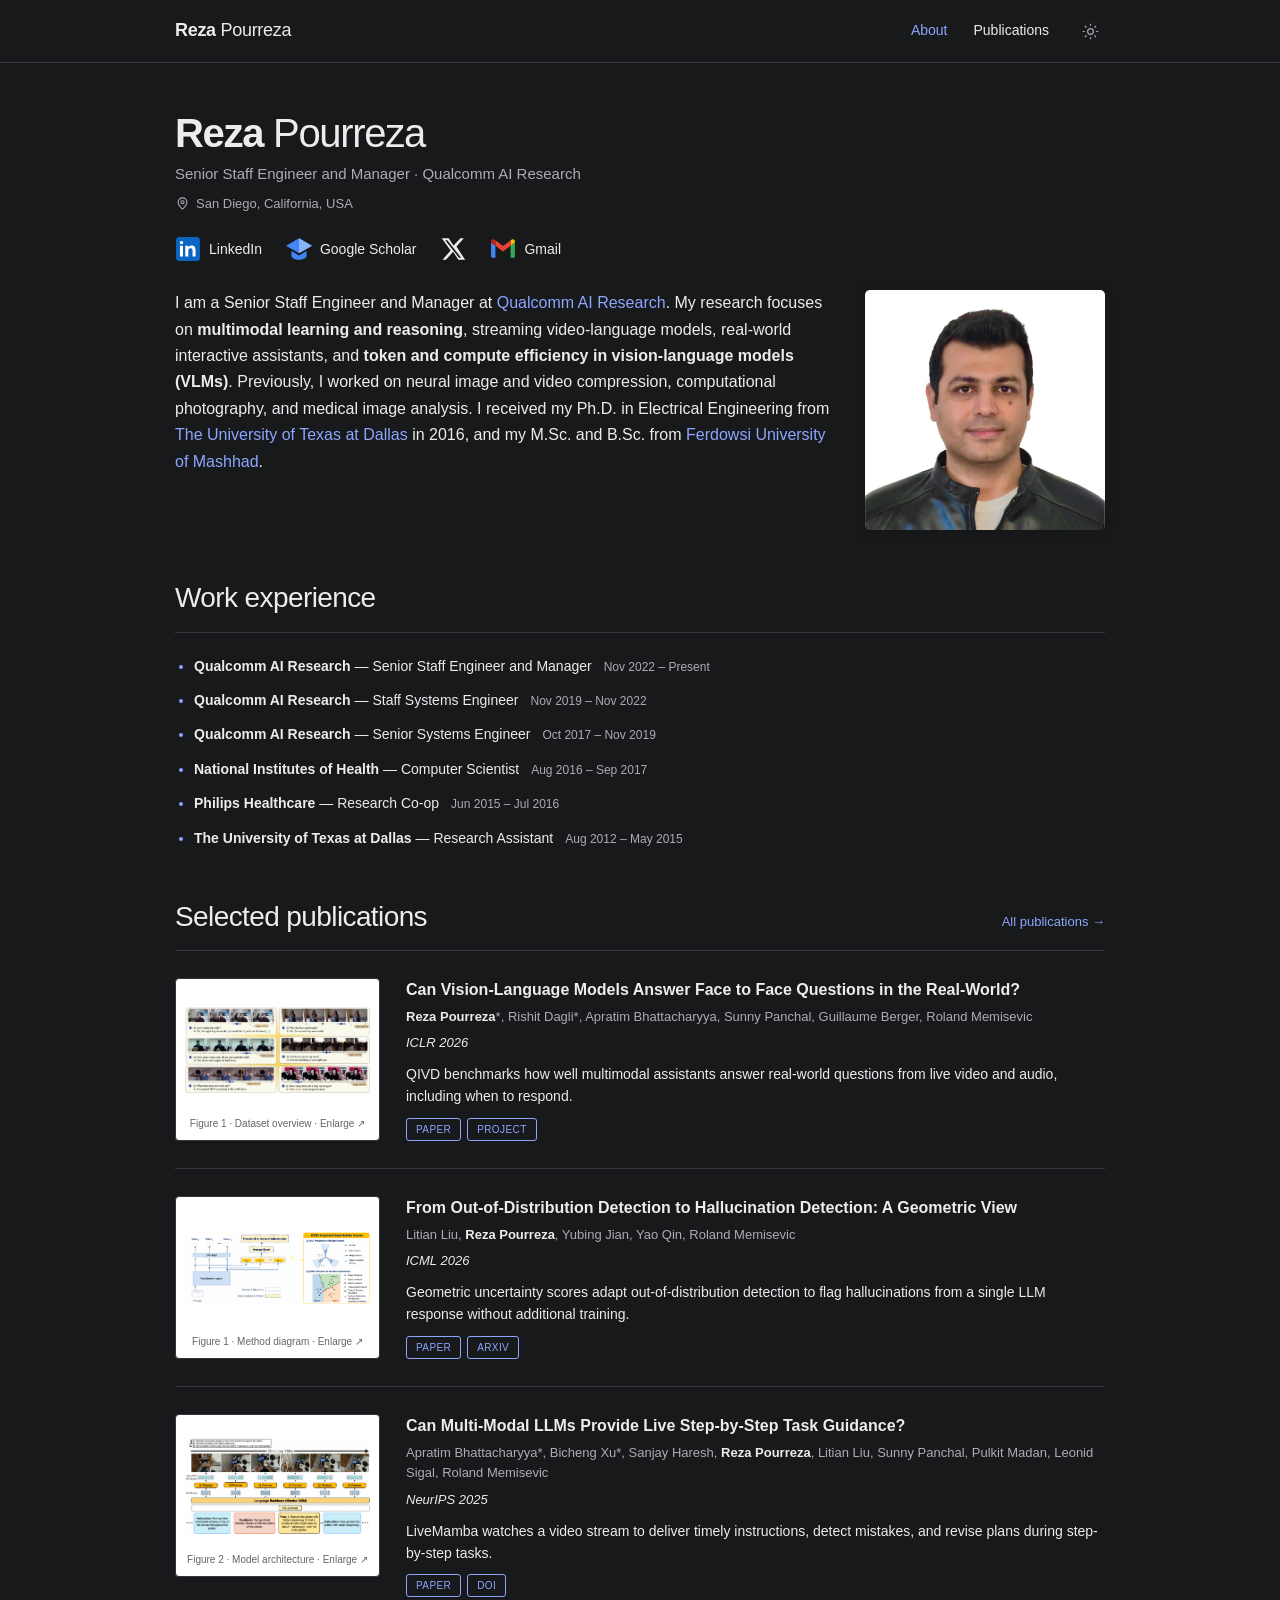
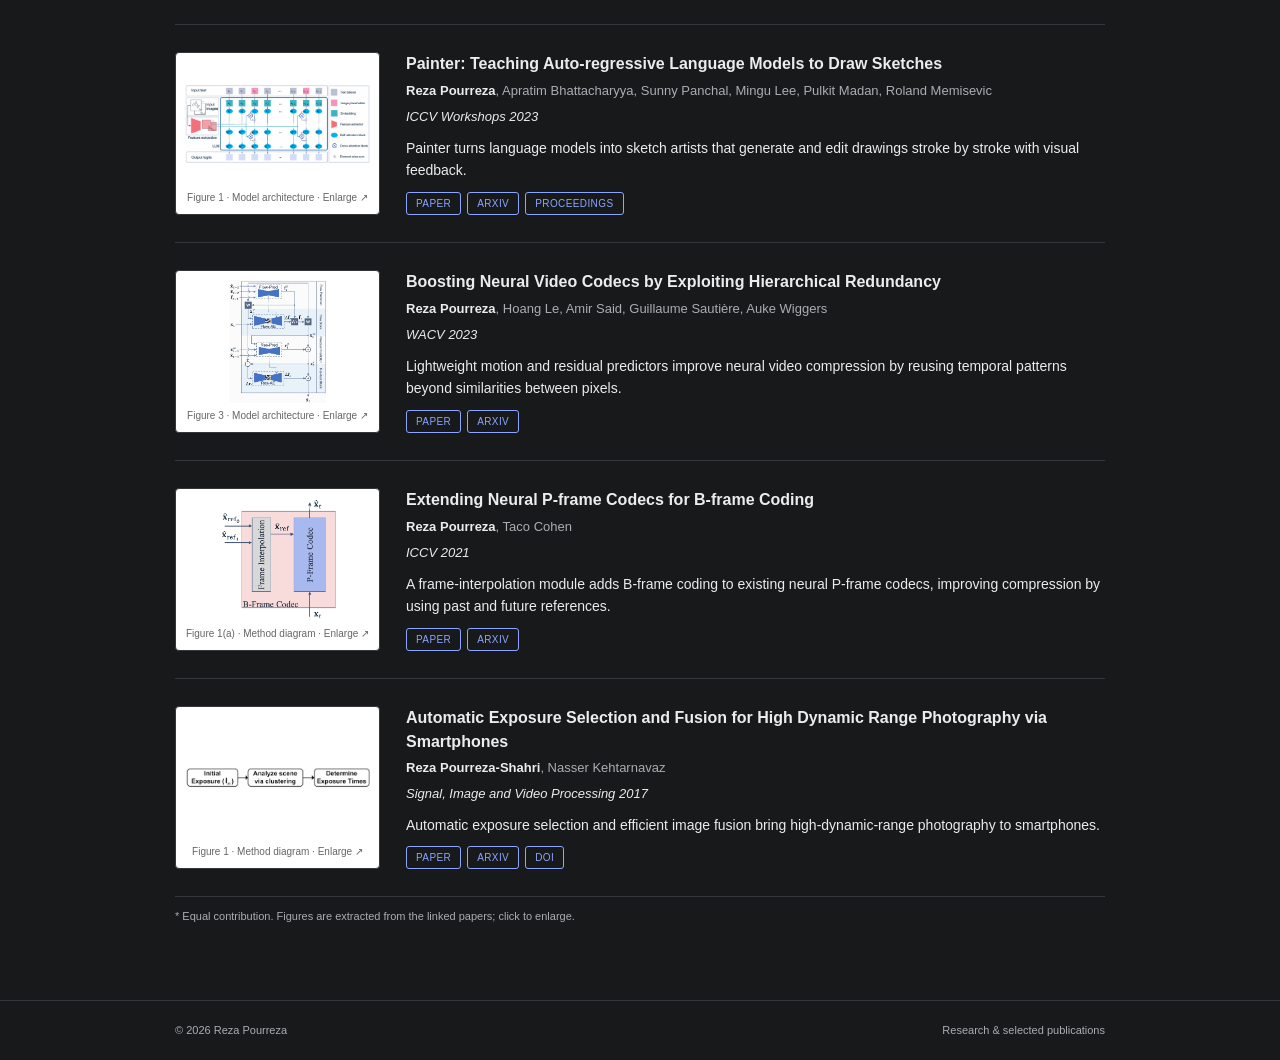
==== commit c2245bb8: "Revise biography, title, location, and U.S. work experience" ====
--- a/index.html
+++ b/index.html
@@ -1,2 +1,2 @@
 <!doctype html>
-<html lang="en"><head><meta charset="utf-8"><meta name="viewport" content="width=device-width, initial-scale=1"><meta name="description" content="Reza Pourreza is a Senior Staff Engineer at Qualcomm AI Research, working on multimodal reasoning, video-language models, and reliable generative AI."><meta name="theme-color" content="#ffffff"><title>Reza Pourreza | Qualcomm AI Research</title><link rel="icon" type="image/svg+xml" href="assets/favicon.svg"><link rel="stylesheet" href="assets/style.css"><script src="assets/site.js" defer></script></head><body><a class="skip-link" href="#main">Skip to content</a><header class="site-header"><div class="container header-inner"><a class="wordmark" href="index.html"><strong>Reza</strong> Pourreza</a><nav class="site-nav" aria-label="Main navigation"><a href="index.html" aria-current="page">About</a><a href="publications.html">Publications</a><button class="theme-toggle" type="button" aria-label="Switch to dark theme" hidden><svg class="moon" width="17" height="17" viewBox="0 0 24 24" fill="none" stroke="currentColor" stroke-width="1.7" aria-hidden="true"><path d="M20.8 13.1A9 9 0 0 1 10.9 3.2a9 9 0 1 0 9.9 9.9Z"/></svg><svg class="sun" width="17" height="17" viewBox="0 0 24 24" fill="none" stroke="currentColor" stroke-width="1.7" aria-hidden="true"><circle cx="12" cy="12" r="4"/><path d="M12 1v3m0 16v3M1 12h3m16 0h3M4.2 4.2l2.1 2.1m11.4 11.4 2.1 2.1M4.2 19.8l2.1-2.1M17.7 6.3l2.1-2.1"/></svg></button></nav></div></header><main class="container" id="main"><h1><strong>Reza</strong> Pourreza</h1><p class="role">Senior Staff Engineer · Qualcomm AI Research</p><nav class="social-links" aria-label="Professional profiles and email"><a href="https://www.linkedin.com/in/rpourreza/"><svg viewBox="0 0 24 24" aria-hidden="true"><path d="M5 3a2 2 0 1 1 0 4 2 2 0 0 1 0-4ZM3.3 9h3.4v12H3.3ZM9 9h3.3v1.6c.7-1.2 1.8-1.9 3.6-1.9 3.6 0 4.4 2.3 4.4 5.4V21H17v-6.2c0-1.5-.1-3.1-2.1-3.1s-2.5 1.5-2.5 3V21H9Z"/></svg><span>LinkedIn</span></a><a href="https://scholar.google.com/citations?hl=en&amp;user=BqNYf-oAAAAJ&amp;view_op=list_works&amp;sortby=pubdate" aria-label="Google Scholar, sorted by date"><svg viewBox="0 0 24 24" aria-hidden="true"><path d="m12 2-12 7 12 7 9-5.2V18h2V9L12 2ZM5 14v4c0 2 3.1 4 7 4s7-2 7-4v-4l-7 4-7-4Z"/></svg><span>Google Scholar</span></a><a href="https://x.com/reza_pourreza"><svg viewBox="0 0 24 24" aria-hidden="true"><path d="M18.9 2H22l-6.8 7.8L23.2 22H17l-4.9-7.5L5.5 22H2.3l7.5-8.6L1.6 2H8l4.5 6.8L18.9 2ZM17.5 20h2L6.8 4h-2L17.5 20Z"/></svg><span>X</span></a><a href="mailto:pourreza.reza@gmail.com"><svg viewBox="0 0 24 24" aria-hidden="true"><path d="M2 4h20v16H2V4Zm2 2v1l8 6 8-6V6l-8 6-8-6Zm0 3.5V18h16V9.5l-8 6-8-6Z"/></svg><span>Gmail</span></a></nav><section class="bio" aria-label="Biography"><img class="portrait" src="assets/profile.jpeg" alt="Portrait of Reza Pourreza" width="240" height="240"><p>I am a Senior Staff Engineer at <a href="https://www.qualcomm.com/research/artificial-intelligence">Qualcomm AI Research</a>. My research focuses on <strong>multimodal learning and reasoning</strong>, including streaming video-language models, real-world interactive assistants, and detecting and reducing hallucinations in large language models.</p><p>Previously, I worked on neural image and video compression, computational photography, and medical image analysis. I received my Ph.D. in Electrical Engineering from <a href="https://www.utdallas.edu/">The University of Texas at Dallas</a> in 2016, and my M.Sc. and B.Sc. from <a href="https://en.um.ac.ir/">Ferdowsi University of Mashhad</a> in 2008 and 2005. Before joining Qualcomm, I worked at the National Institutes of Health and Philips Healthcare.</p><p>I am a co-inventor on <strong>18+ granted U.S. patents</strong>.</p><p class="research-line"><b>Research interests:</b> Multimodal AI · Visual reasoning · Reliable language models · Neural compression</p></section><section aria-labelledby="selected-heading"><div class="section-heading"><h2 id="selected-heading">Selected publications</h2><a href="publications.html">All publications →</a></div><ul class="paper-list"><li class="selected-paper" id="qivd"><a class="figure-link" href="assets/papers/qivd-overview.png" aria-label="Enlarge figure for Can Vision-Language Models Answer Face to Face Questions in the Real-World?" data-title="Can Vision-Language Models Answer Face to Face Questions in the Real-World?" data-paper="https://proceedings.iclr.cc/paper_files/paper/2026/file/73bd5afe39a24881b1e5268efc899aaf-Paper-Conference.pdf" data-caption="Figure 1 · Dataset overview"><img src="assets/papers/qivd-overview.png" alt="QIVD dataset overview showing six examples of video, audio, spoken questions, answers, and answer timestamps." width="1650" height="770" loading="lazy"><span class="figure-label">Figure 1 · Dataset overview · Enlarge ↗</span></a><div><h3 class="paper-title"><a href="https://proceedings.iclr.cc/paper_files/paper/2026/file/73bd5afe39a24881b1e5268efc899aaf-Paper-Conference.pdf">Can Vision-Language Models Answer Face to Face Questions in the Real-World?</a></h3><p class="authors"><strong>Reza Pourreza</strong>*, Rishit Dagli*, Apratim Bhattacharyya, Sunny Panchal, Guillaume Berger, Roland Memisevic</p><p class="venue">ICLR 2026</p><p class="summary">QIVD benchmarks how well multimodal assistants answer real-world questions from live video and audio, including when to respond.</p><div class="paper-links"><a href="https://proceedings.iclr.cc/paper_files/paper/2026/file/73bd5afe39a24881b1e5268efc899aaf-Paper-Conference.pdf">Paper</a><a href="https://www.qualcomm.com/developer/software/qualcomm-interactive-video-dataset-qivd">Project</a></div></div></li><li class="selected-paper" id="geometric-hallucination"><a class="figure-link" href="assets/papers/geometric-hallucination-detection.png" aria-label="Enlarge figure for From Out-of-Distribution Detection to Hallucination Detection: A Geometric View" data-title="From Out-of-Distribution Detection to Hallucination Detection: A Geometric View" data-paper="https://arxiv.org/pdf/2602.07253" data-caption="Figure 1 · Method diagram"><img src="assets/papers/geometric-hallucination-detection.png" alt="OOD-inspired hallucination detector with per-token uncertainty scores, sequence averaging, and geometric NCI and fDBD scores." width="1983" height="770" loading="lazy"><span class="figure-label">Figure 1 · Method diagram · Enlarge ↗</span></a><div><h3 class="paper-title"><a href="https://arxiv.org/pdf/2602.07253">From Out-of-Distribution Detection to Hallucination Detection: A Geometric View</a></h3><p class="authors">Litian Liu, <strong>Reza Pourreza</strong>, Yubing Jian, Yao Qin, Roland Memisevic</p><p class="venue">ICML 2026</p><p class="summary">Geometric uncertainty scores adapt out-of-distribution detection to flag hallucinations from a single LLM response without additional training.</p><div class="paper-links"><a href="https://arxiv.org/pdf/2602.07253">Paper</a><a href="https://arxiv.org/abs/2602.07253">arXiv</a></div></div></li><li class="selected-paper" id="live-mamba"><a class="figure-link" href="assets/papers/live-mamba-architecture.png" aria-label="Enlarge figure for Can Multi-Modal LLMs Provide Live Step-by-Step Task Guidance?" data-title="Can Multi-Modal LLMs Provide Live Step-by-Step Task Guidance?" data-paper="https://proceedings.neurips.cc/paper_files/paper/2025/file/207be3da143f1043336627c5d25aae50-Paper-Conference.pdf" data-caption="Figure 2 · Model architecture"><img src="assets/papers/live-mamba-architecture.png" alt="LiveMamba architecture: streaming video, InternViT features, Q-Former, Mamba-130M backbone, feedback, and re-planner." width="1654" height="854" loading="lazy"><span class="figure-label">Figure 2 · Model architecture · Enlarge ↗</span></a><div><h3 class="paper-title"><a href="https://proceedings.neurips.cc/paper_files/paper/2025/file/207be3da143f1043336627c5d25aae50-Paper-Conference.pdf">Can Multi-Modal LLMs Provide Live Step-by-Step Task Guidance?</a></h3><p class="authors">Apratim Bhattacharyya*, Bicheng Xu*, Sanjay Haresh, <strong>Reza Pourreza</strong>, Litian Liu, Sunny Panchal, Pulkit Madan, Leonid Sigal, Roland Memisevic</p><p class="venue">NeurIPS 2025</p><p class="summary">LiveMamba watches a video stream to deliver timely instructions, detect mistakes, and revise plans during step-by-step tasks.</p><div class="paper-links"><a href="https://proceedings.neurips.cc/paper_files/paper/2025/file/207be3da143f1043336627c5d25aae50-Paper-Conference.pdf">Paper</a><a href="https://doi.org/10.52202/085713-0755">DOI</a></div></div></li><li class="selected-paper" id="painter"><a class="figure-link" href="assets/papers/painter-architecture.png" aria-label="Enlarge figure for Painter: Teaching Auto-regressive Language Models to Draw Sketches" data-title="Painter: Teaching Auto-regressive Language Models to Draw Sketches" data-paper="https://arxiv.org/pdf/2308.08520" data-caption="Figure 1 · Model architecture"><img src="assets/papers/painter-architecture.png" alt="Multimodal Painter block diagram combining image features, text tokens, self-attention, and cross-attention." width="2070" height="875" loading="lazy"><span class="figure-label">Figure 1 · Model architecture · Enlarge ↗</span></a><div><h3 class="paper-title"><a href="https://arxiv.org/pdf/2308.08520">Painter: Teaching Auto-regressive Language Models to Draw Sketches</a></h3><p class="authors"><strong>Reza Pourreza</strong>, Apratim Bhattacharyya, Sunny Panchal, Mingu Lee, Pulkit Madan, Roland Memisevic</p><p class="venue">ICCV Workshops 2023</p><p class="summary">Painter turns language models into sketch artists that generate and edit drawings stroke by stroke with visual feedback.</p><div class="paper-links"><a href="https://arxiv.org/pdf/2308.08520">Paper</a><a href="https://arxiv.org/abs/2308.08520">arXiv</a><a href="https://openaccess.thecvf.com/content/ICCV2023W/MMFM/html/Pourreza_Painter_Teaching_Auto-Regressive_Language_Models_to_Draw_Sketches_ICCVW_2023_paper.html">Proceedings</a></div></div></li><li class="selected-paper" id="hierarchical-redundancy"><a class="figure-link" href="assets/papers/hierarchical-video-codec.png" aria-label="Enlarge figure for Boosting Neural Video Codecs by Exploiting Hierarchical Redundancy" data-title="Boosting Neural Video Codecs by Exploiting Hierarchical Redundancy" data-paper="https://arxiv.org/pdf/2208.04303" data-caption="Figure 3 · Model architecture"><img src="assets/papers/hierarchical-video-codec.png" alt="Inter-frame codec architecture with flow prediction, flow coding, residual prediction, and residual coding." width="766" height="975" loading="lazy"><span class="figure-label">Figure 3 · Model architecture · Enlarge ↗</span></a><div><h3 class="paper-title"><a href="https://arxiv.org/pdf/2208.04303">Boosting Neural Video Codecs by Exploiting Hierarchical Redundancy</a></h3><p class="authors"><strong>Reza Pourreza</strong>, Hoang Le, Amir Said, Guillaume Sautière, Auke Wiggers</p><p class="venue">WACV 2023</p><p class="summary">Lightweight motion and residual predictors improve neural video compression by reusing temporal patterns beyond similarities between pixels.</p><div class="paper-links"><a href="https://arxiv.org/pdf/2208.04303">Paper</a><a href="https://arxiv.org/abs/2208.04303">arXiv</a></div></div></li><li class="selected-paper" id="b-frame-codec"><a class="figure-link" href="assets/papers/neural-b-frame-codec.png" aria-label="Enlarge figure for Extending Neural P-frame Codecs for B-frame Coding" data-title="Extending Neural P-frame Codecs for B-frame Coding" data-paper="https://arxiv.org/pdf/2104.00531" data-caption="Figure 1(a) · Method diagram"><img src="assets/papers/neural-b-frame-codec.png" alt="The method panel of Figure 1: two reference frames feed interpolation, whose result is used by a P-frame codec." width="433" height="445" loading="lazy"><span class="figure-label">Figure 1(a) · Method diagram · Enlarge ↗</span></a><div><h3 class="paper-title"><a href="https://arxiv.org/pdf/2104.00531">Extending Neural P-frame Codecs for B-frame Coding</a></h3><p class="authors"><strong>Reza Pourreza</strong>, Taco Cohen</p><p class="venue">ICCV 2021</p><p class="summary">A frame-interpolation module adds B-frame coding to existing neural P-frame codecs, improving compression by using past and future references.</p><div class="paper-links"><a href="https://arxiv.org/pdf/2104.00531">Paper</a><a href="https://arxiv.org/abs/2104.00531">arXiv</a></div></div></li><li class="selected-paper" id="automatic-hdr"><a class="figure-link" href="assets/papers/automatic-hdr-exposure.png" aria-label="Enlarge figure for Automatic Exposure Selection and Fusion for High Dynamic Range Photography via Smartphones" data-title="Automatic Exposure Selection and Fusion for High Dynamic Range Photography via Smartphones" data-paper="https://arxiv.org/pdf/2004.10365" data-caption="Figure 1 · Method diagram"><img src="assets/papers/automatic-hdr-exposure.png" alt="Exposure-selection pipeline: initial exposure, scene clustering, and exposure-time determination." width="987" height="116" loading="lazy"><span class="figure-label">Figure 1 · Method diagram · Enlarge ↗</span></a><div><h3 class="paper-title"><a href="https://arxiv.org/pdf/2004.10365">Automatic Exposure Selection and Fusion for High Dynamic Range Photography via Smartphones</a></h3><p class="authors"><strong>Reza Pourreza-Shahri</strong>, Nasser Kehtarnavaz</p><p class="venue">Signal, Image and Video Processing 2017</p><p class="summary">Automatic exposure selection and efficient image fusion bring high-dynamic-range photography to smartphones.</p><div class="paper-links"><a href="https://arxiv.org/pdf/2004.10365">Paper</a><a href="https://arxiv.org/abs/2004.10365">arXiv</a><a href="https://doi.org/10.1007/s11760-017-1104-9">DOI</a></div></div></li></ul><p class="equal-note">* Equal contribution. Figures are extracted from the linked papers; click to enlarge.</p></section></main><footer class="site-footer"><div class="container footer-inner"><span>© 2026 Reza Pourreza</span><span>Research &amp; selected publications</span></div></footer><dialog class="figure-dialog" aria-labelledby="figure-title"><div class="dialog-top"><h2 id="figure-title">Paper figure</h2><button class="dialog-close" type="button" aria-label="Close figure">×</button></div><img class="dialog-image" alt=""><p class="dialog-caption"><span class="figure-detail"></span><a class="figure-source" href="index.html">Read paper ↗</a></p></dialog></body></html>
+<html lang="en" data-theme="dark"><head><meta charset="utf-8"><meta name="viewport" content="width=device-width, initial-scale=1"><meta name="description" content="Reza Pourreza is a Senior Staff Engineer and Manager at Qualcomm AI Research in San Diego, working on multimodal reasoning and token and compute efficiency in VLMs."><meta name="theme-color" content="#18191b"><title>Reza Pourreza | Qualcomm AI Research</title><link rel="icon" type="image/svg+xml" href="assets/favicon.svg"><script>try {document.documentElement.dataset.theme=localStorage.getItem("reza-theme-v2")==="light"?"light":"dark"} catch {}</script><link rel="stylesheet" href="assets/style.css"><script src="assets/site.js" defer></script></head><body><a class="skip-link" href="#main">Skip to content</a><header class="site-header"><div class="container header-inner"><a class="wordmark" href="index.html"><strong>Reza</strong> Pourreza</a><nav class="site-nav" aria-label="Main navigation"><a href="index.html" aria-current="page">About</a><a href="publications.html">Publications</a><button class="theme-toggle" type="button" aria-label="Switch to light theme" hidden><svg class="moon" width="17" height="17" viewBox="0 0 24 24" fill="none" stroke="currentColor" stroke-width="1.7" aria-hidden="true"><path d="M20.8 13.1A9 9 0 0 1 10.9 3.2a9 9 0 1 0 9.9 9.9Z"/></svg><svg class="sun" width="17" height="17" viewBox="0 0 24 24" fill="none" stroke="currentColor" stroke-width="1.7" aria-hidden="true"><circle cx="12" cy="12" r="4"/><path d="M12 1v3m0 16v3M1 12h3m16 0h3M4.2 4.2l2.1 2.1m11.4 11.4 2.1 2.1M4.2 19.8l2.1-2.1M17.7 6.3l2.1-2.1"/></svg></button></nav></div></header><main class="container" id="main"><h1><strong>Reza</strong> Pourreza</h1><p class="role">Senior Staff Engineer and Manager · Qualcomm AI Research</p><p class="location"><svg viewBox="0 0 24 24" aria-hidden="true" fill="none" stroke="currentColor" stroke-width="1.7"><path d="M19 10c0 5-7 11-7 11S5 15 5 10a7 7 0 1 1 14 0Z"/><circle cx="12" cy="10" r="2.5"/></svg>San Diego, California, USA</p><nav class="social-links" aria-label="Professional profiles and email"><a class="social-linkedin" href="https://www.linkedin.com/in/rpourreza/" title="LinkedIn" aria-label="LinkedIn"><svg viewBox="0 0 24 24" aria-hidden="true"><rect x="1" y="1" width="22" height="22" rx="3" fill="#0a66c2"/><path fill="#fff" d="M6 4.5a1.6 1.6 0 1 1 0 3.2 1.6 1.6 0 0 1 0-3.2ZM4.6 9h2.8v10H4.6ZM9.5 9h2.7v1.4c.6-1 1.6-1.7 3.1-1.7 3 0 3.7 2 3.7 4.6V19h-2.8v-5.1c0-1.3-.1-2.6-1.8-2.6s-2.1 1.3-2.1 2.5V19H9.5Z"/></svg><span>LinkedIn</span></a><a class="social-scholar" href="https://scholar.google.com/citations?hl=en&amp;user=BqNYf-oAAAAJ&amp;view_op=list_works&amp;sortby=pubdate" title="Google Scholar" aria-label="Google Scholar, sorted by date"><svg viewBox="0 0 24 24" aria-hidden="true"><path fill="#4285f4" d="M12 2 0 9l12 7 12-7L12 2Z"/><path fill="#4285f4" d="M5 13.8V18c0 2.2 3.1 4 7 4s7-1.8 7-4v-4.2L12 18l-7-4.2Z"/><path fill="#8ab4f8" d="m12 2 12 7-12 7V2Z"/></svg><span>Google Scholar</span></a><a class="social-x" href="https://x.com/reza_pourreza" title="X" aria-label="X"><svg viewBox="0 0 24 24" aria-hidden="true"><path d="M18.9 2H22l-6.8 7.8L23.2 22H17l-4.9-7.5L5.5 22H2.3l7.5-8.6L1.6 2H8l4.5 6.8L18.9 2ZM17.5 20h2L6.8 4h-2L17.5 20Z"/></svg><span class="visually-hidden">X</span></a><a class="social-mail" href="mailto:pourreza.reza@gmail.com" title="Gmail" aria-label="Gmail"><svg viewBox="0 0 24 24" aria-hidden="true"><path fill="#4285f4" d="M2 20h3V9L1 6v13a1 1 0 0 0 1 1Z"/><path fill="#34a853" d="M19 20h3a1 1 0 0 0 1-1V6l-4 3v11Z"/><path fill="#fbbc04" d="M19 4v5l4-3V5a2 2 0 0 0-3.2-1.6L19 4Z"/><path fill="#ea4335" d="M5 9V4l7 5.25L19 4v5l-7 5.25L5 9Z"/><path fill="#c5221f" d="m1 6 4 3V4l-.8-.6A2 2 0 0 0 1 5v1Z"/></svg><span>Gmail</span></a></nav><section class="bio" aria-label="Biography"><img class="portrait" src="assets/profile.jpeg" alt="Portrait of Reza Pourreza" width="240" height="240"><p>I am a Senior Staff Engineer and Manager at <a href="https://www.qualcomm.com/research/artificial-intelligence">Qualcomm AI Research</a>. My research focuses on <strong>multimodal learning and reasoning</strong>, streaming video-language models, real-world interactive assistants, and <strong>token and compute efficiency in vision-language models (VLMs)</strong>. Previously, I worked on neural image and video compression, computational photography, and medical image analysis. I received my Ph.D. in Electrical Engineering from <a href="https://www.utdallas.edu/">The University of Texas at Dallas</a> in 2016, and my M.Sc. and B.Sc. from <a href="https://en.um.ac.ir/">Ferdowsi University of Mashhad</a>.</p></section><section class="experience" aria-labelledby="experience-heading"><div class="section-heading"><h2 id="experience-heading">Work experience</h2></div><ul class="experience-list"><li><div><strong>Qualcomm AI Research</strong> — Senior Staff Engineer and Manager</div><span class="experience-date">Nov 2022 – Present</span></li><li><div><strong>Qualcomm AI Research</strong> — Staff Systems Engineer</div><span class="experience-date">Nov 2019 – Nov 2022</span></li><li><div><strong>Qualcomm AI Research</strong> — Senior Systems Engineer</div><span class="experience-date">Oct 2017 – Nov 2019</span></li><li><div><strong>National Institutes of Health</strong> — Computer Scientist</div><span class="experience-date">Aug 2016 – Sep 2017</span></li><li><div><strong>Philips Healthcare</strong> — Research Co-op</div><span class="experience-date">Jun 2015 – Jul 2016</span></li><li><div><strong>The University of Texas at Dallas</strong> — Research Assistant</div><span class="experience-date">Aug 2012 – May 2015</span></li></ul></section><section aria-labelledby="selected-heading"><div class="section-heading"><h2 id="selected-heading">Selected publications</h2><a href="publications.html">All publications →</a></div><ul class="paper-list"><li class="selected-paper" id="qivd"><a class="figure-link" href="assets/papers/qivd-overview.png" aria-label="Enlarge figure for Can Vision-Language Models Answer Face to Face Questions in the Real-World?" data-title="Can Vision-Language Models Answer Face to Face Questions in the Real-World?" data-paper="https://proceedings.iclr.cc/paper_files/paper/2026/file/73bd5afe39a24881b1e5268efc899aaf-Paper-Conference.pdf" data-caption="Figure 1 · Dataset overview"><img src="assets/papers/qivd-overview.png" alt="QIVD dataset overview showing six examples of video, audio, spoken questions, answers, and answer timestamps." width="1650" height="770" loading="lazy"><span class="figure-label">Figure 1 · Dataset overview · Enlarge ↗</span></a><div><h3 class="paper-title"><a href="https://proceedings.iclr.cc/paper_files/paper/2026/file/73bd5afe39a24881b1e5268efc899aaf-Paper-Conference.pdf">Can Vision-Language Models Answer Face to Face Questions in the Real-World?</a></h3><p class="authors"><strong>Reza Pourreza</strong>*, Rishit Dagli*, Apratim Bhattacharyya, Sunny Panchal, Guillaume Berger, Roland Memisevic</p><p class="venue">ICLR 2026</p><p class="summary">QIVD benchmarks how well multimodal assistants answer real-world questions from live video and audio, including when to respond.</p><div class="paper-links"><a href="https://proceedings.iclr.cc/paper_files/paper/2026/file/73bd5afe39a24881b1e5268efc899aaf-Paper-Conference.pdf">Paper</a><a href="https://www.qualcomm.com/developer/software/qualcomm-interactive-video-dataset-qivd">Project</a></div></div></li><li class="selected-paper" id="geometric-hallucination"><a class="figure-link" href="assets/papers/geometric-hallucination-detection.png" aria-label="Enlarge figure for From Out-of-Distribution Detection to Hallucination Detection: A Geometric View" data-title="From Out-of-Distribution Detection to Hallucination Detection: A Geometric View" data-paper="https://arxiv.org/pdf/2602.07253" data-caption="Figure 1 · Method diagram"><img src="assets/papers/geometric-hallucination-detection.png" alt="OOD-inspired hallucination detector with per-token uncertainty scores, sequence averaging, and geometric NCI and fDBD scores." width="1983" height="770" loading="lazy"><span class="figure-label">Figure 1 · Method diagram · Enlarge ↗</span></a><div><h3 class="paper-title"><a href="https://arxiv.org/pdf/2602.07253">From Out-of-Distribution Detection to Hallucination Detection: A Geometric View</a></h3><p class="authors">Litian Liu, <strong>Reza Pourreza</strong>, Yubing Jian, Yao Qin, Roland Memisevic</p><p class="venue">ICML 2026</p><p class="summary">Geometric uncertainty scores adapt out-of-distribution detection to flag hallucinations from a single LLM response without additional training.</p><div class="paper-links"><a href="https://arxiv.org/pdf/2602.07253">Paper</a><a href="https://arxiv.org/abs/2602.07253">arXiv</a></div></div></li><li class="selected-paper" id="live-mamba"><a class="figure-link" href="assets/papers/live-mamba-architecture.png" aria-label="Enlarge figure for Can Multi-Modal LLMs Provide Live Step-by-Step Task Guidance?" data-title="Can Multi-Modal LLMs Provide Live Step-by-Step Task Guidance?" data-paper="https://proceedings.neurips.cc/paper_files/paper/2025/file/207be3da143f1043336627c5d25aae50-Paper-Conference.pdf" data-caption="Figure 2 · Model architecture"><img src="assets/papers/live-mamba-architecture.png" alt="LiveMamba architecture: streaming video, InternViT features, Q-Former, Mamba-130M backbone, feedback, and re-planner." width="1654" height="854" loading="lazy"><span class="figure-label">Figure 2 · Model architecture · Enlarge ↗</span></a><div><h3 class="paper-title"><a href="https://proceedings.neurips.cc/paper_files/paper/2025/file/207be3da143f1043336627c5d25aae50-Paper-Conference.pdf">Can Multi-Modal LLMs Provide Live Step-by-Step Task Guidance?</a></h3><p class="authors">Apratim Bhattacharyya*, Bicheng Xu*, Sanjay Haresh, <strong>Reza Pourreza</strong>, Litian Liu, Sunny Panchal, Pulkit Madan, Leonid Sigal, Roland Memisevic</p><p class="venue">NeurIPS 2025</p><p class="summary">LiveMamba watches a video stream to deliver timely instructions, detect mistakes, and revise plans during step-by-step tasks.</p><div class="paper-links"><a href="https://proceedings.neurips.cc/paper_files/paper/2025/file/207be3da143f1043336627c5d25aae50-Paper-Conference.pdf">Paper</a><a href="https://doi.org/10.52202/085713-0755">DOI</a></div></div></li><li class="selected-paper" id="painter"><a class="figure-link" href="assets/papers/painter-architecture.png" aria-label="Enlarge figure for Painter: Teaching Auto-regressive Language Models to Draw Sketches" data-title="Painter: Teaching Auto-regressive Language Models to Draw Sketches" data-paper="https://arxiv.org/pdf/2308.08520" data-caption="Figure 1 · Model architecture"><img src="assets/papers/painter-architecture.png" alt="Multimodal Painter block diagram combining image features, text tokens, self-attention, and cross-attention." width="2070" height="875" loading="lazy"><span class="figure-label">Figure 1 · Model architecture · Enlarge ↗</span></a><div><h3 class="paper-title"><a href="https://arxiv.org/pdf/2308.08520">Painter: Teaching Auto-regressive Language Models to Draw Sketches</a></h3><p class="authors"><strong>Reza Pourreza</strong>, Apratim Bhattacharyya, Sunny Panchal, Mingu Lee, Pulkit Madan, Roland Memisevic</p><p class="venue">ICCV Workshops 2023</p><p class="summary">Painter turns language models into sketch artists that generate and edit drawings stroke by stroke with visual feedback.</p><div class="paper-links"><a href="https://arxiv.org/pdf/2308.08520">Paper</a><a href="https://arxiv.org/abs/2308.08520">arXiv</a><a href="https://openaccess.thecvf.com/content/ICCV2023W/MMFM/html/Pourreza_Painter_Teaching_Auto-Regressive_Language_Models_to_Draw_Sketches_ICCVW_2023_paper.html">Proceedings</a></div></div></li><li class="selected-paper" id="hierarchical-redundancy"><a class="figure-link" href="assets/papers/hierarchical-video-codec.png" aria-label="Enlarge figure for Boosting Neural Video Codecs by Exploiting Hierarchical Redundancy" data-title="Boosting Neural Video Codecs by Exploiting Hierarchical Redundancy" data-paper="https://arxiv.org/pdf/2208.04303" data-caption="Figure 3 · Model architecture"><img src="assets/papers/hierarchical-video-codec.png" alt="Inter-frame codec architecture with flow prediction, flow coding, residual prediction, and residual coding." width="766" height="975" loading="lazy"><span class="figure-label">Figure 3 · Model architecture · Enlarge ↗</span></a><div><h3 class="paper-title"><a href="https://arxiv.org/pdf/2208.04303">Boosting Neural Video Codecs by Exploiting Hierarchical Redundancy</a></h3><p class="authors"><strong>Reza Pourreza</strong>, Hoang Le, Amir Said, Guillaume Sautière, Auke Wiggers</p><p class="venue">WACV 2023</p><p class="summary">Lightweight motion and residual predictors improve neural video compression by reusing temporal patterns beyond similarities between pixels.</p><div class="paper-links"><a href="https://arxiv.org/pdf/2208.04303">Paper</a><a href="https://arxiv.org/abs/2208.04303">arXiv</a></div></div></li><li class="selected-paper" id="b-frame-codec"><a class="figure-link" href="assets/papers/neural-b-frame-codec.png" aria-label="Enlarge figure for Extending Neural P-frame Codecs for B-frame Coding" data-title="Extending Neural P-frame Codecs for B-frame Coding" data-paper="https://arxiv.org/pdf/2104.00531" data-caption="Figure 1(a) · Method diagram"><img src="assets/papers/neural-b-frame-codec.png" alt="The method panel of Figure 1: two reference frames feed interpolation, whose result is used by a P-frame codec." width="433" height="445" loading="lazy"><span class="figure-label">Figure 1(a) · Method diagram · Enlarge ↗</span></a><div><h3 class="paper-title"><a href="https://arxiv.org/pdf/2104.00531">Extending Neural P-frame Codecs for B-frame Coding</a></h3><p class="authors"><strong>Reza Pourreza</strong>, Taco Cohen</p><p class="venue">ICCV 2021</p><p class="summary">A frame-interpolation module adds B-frame coding to existing neural P-frame codecs, improving compression by using past and future references.</p><div class="paper-links"><a href="https://arxiv.org/pdf/2104.00531">Paper</a><a href="https://arxiv.org/abs/2104.00531">arXiv</a></div></div></li><li class="selected-paper" id="automatic-hdr"><a class="figure-link" href="assets/papers/automatic-hdr-exposure.png" aria-label="Enlarge figure for Automatic Exposure Selection and Fusion for High Dynamic Range Photography via Smartphones" data-title="Automatic Exposure Selection and Fusion for High Dynamic Range Photography via Smartphones" data-paper="https://arxiv.org/pdf/2004.10365" data-caption="Figure 1 · Method diagram"><img src="assets/papers/automatic-hdr-exposure.png" alt="Exposure-selection pipeline: initial exposure, scene clustering, and exposure-time determination." width="987" height="116" loading="lazy"><span class="figure-label">Figure 1 · Method diagram · Enlarge ↗</span></a><div><h3 class="paper-title"><a href="https://arxiv.org/pdf/2004.10365">Automatic Exposure Selection and Fusion for High Dynamic Range Photography via Smartphones</a></h3><p class="authors"><strong>Reza Pourreza-Shahri</strong>, Nasser Kehtarnavaz</p><p class="venue">Signal, Image and Video Processing 2017</p><p class="summary">Automatic exposure selection and efficient image fusion bring high-dynamic-range photography to smartphones.</p><div class="paper-links"><a href="https://arxiv.org/pdf/2004.10365">Paper</a><a href="https://arxiv.org/abs/2004.10365">arXiv</a><a href="https://doi.org/10.1007/s11760-017-1104-9">DOI</a></div></div></li></ul><p class="equal-note">* Equal contribution. Figures are extracted from the linked papers; click to enlarge.</p></section></main><footer class="site-footer"><div class="container footer-inner"><span>© 2026 Reza Pourreza</span><span>Research &amp; selected publications</span></div></footer><dialog class="figure-dialog" aria-labelledby="figure-title"><div class="dialog-top"><h2 id="figure-title">Paper figure</h2><button class="dialog-close" type="button" aria-label="Close figure">×</button></div><img class="dialog-image" alt=""><p class="dialog-caption"><span class="figure-detail"></span><a class="figure-source" href="index.html">Read paper ↗</a></p></dialog></body></html>
--- a/assets/style.css
+++ b/assets/style.css
@@ -1,7 +1,9 @@
-:root{color-scheme:light;--bg:#fff;--text:#252525;--muted:#666;--line:#e5e5e5;--accent:#9225a0;--hover:#721c7d;--subtle:#f6f6f6;--header:rgba(255,255,255,.96)}
-html[data-theme="dark"]{color-scheme:dark;--bg:#18191b;--text:#ececee;--muted:#acacb2;--line:#35363b;--accent:#d48adc;--hover:#e7b3ec;--subtle:#242529;--header:rgba(24,25,27,.96)}
-*{box-sizing:border-box}html{scroll-behavior:smooth;scroll-padding-top:88px}body{margin:0;background:var(--bg);color:var(--text);font:16px/1.65 -apple-system,BlinkMacSystemFont,"Segoe UI",Arial,sans-serif;font-weight:400}a{color:var(--accent);text-decoration:none}a:hover{color:var(--hover);text-decoration:underline;text-underline-offset:3px}a:focus-visible,button:focus-visible,summary:focus-visible{outline:2px solid var(--accent);outline-offset:5px}button{font:inherit}svg{display:block}.skip-link{position:fixed;top:-80px;left:16px;background:var(--bg);padding:8px 16px;z-index:10}.skip-link:focus{top:8px}.container{width:min(930px,calc(100% - 48px));margin-inline:auto}.site-header{position:sticky;top:0;z-index:5;border-bottom:1px solid var(--line);background:var(--header);backdrop-filter:blur(10px)}.header-inner{min-height:62px;display:flex;align-items:center;gap:20px;justify-content:space-between}.wordmark{font-size:18px;color:var(--text);letter-spacing:-.3px;white-space:nowrap}.wordmark strong{font-weight:650}.wordmark:hover{text-decoration:none}.site-nav{display:flex;align-items:center;gap:26px}.site-nav>a{font-size:14px;color:var(--text)}.site-nav>a[aria-current="page"]{color:var(--accent)}.theme-toggle{display:grid;place-items:center;width:30px;height:30px;border:0;background:transparent;color:var(--muted);cursor:pointer;border-radius:50%}.theme-toggle:hover{background:var(--subtle)}.theme-toggle .sun{display:none}html[data-theme="dark"] .theme-toggle .sun{display:block}html[data-theme="dark"] .theme-toggle .moon{display:none}main{padding-top:44px;padding-bottom:64px}h1,h2,h3{line-height:1.3}h1{font-size:40px;font-weight:400;letter-spacing:-1.3px;margin:0 0 3px}h1 strong{font-weight:700}.role{color:var(--muted);font-size:15px;margin:0 0 18px}.social-links{display:flex;align-items:center;flex-wrap:wrap;gap:12px 24px;margin:0 0 28px}.social-links a{display:inline-flex;align-items:center;gap:7px;color:var(--accent);font-size:14px}.social-links svg{width:17px;height:17px;flex:none;fill:currentColor}.portrait{float:right;width:240px;height:240px;object-fit:cover;margin:0 0 22px 32px;border-radius:5px;box-shadow:0 2px 10px #0002}.bio p{margin:0 0 18px}.bio{display:flow-root}.bio strong{font-weight:600}.research-line{font-size:14px;color:var(--muted);margin-top:23px!important}.research-line b{color:var(--text);font-weight:500}.section-heading{display:flex;align-items:baseline;justify-content:space-between;gap:16px;margin-top:42px;padding-bottom:15px;border-bottom:1px solid var(--line)}.section-heading h2{font-weight:400;font-size:28px;letter-spacing:-.6px;margin:0}.section-heading>a{font-size:13px;white-space:nowrap}.paper-list{list-style:none;padding:0;margin:0}.selected-paper{display:grid;grid-template-columns:205px minmax(0,1fr);gap:26px;padding:27px 0;border-bottom:1px solid var(--line);align-items:start}.figure-link{display:block;border:1px solid var(--line);border-radius:4px;padding:9px;background:white;position:relative;transition:border-color .15s}.figure-link:hover{border-color:var(--accent)}.figure-link img{display:block;width:100%;height:123px;object-fit:contain}.figure-label{display:block;text-align:center;color:#666;font-size:10px;line-height:1.4;margin-top:6px}.paper-title{font-size:16px;font-weight:600;line-height:1.45;margin:0 0 5px}.paper-title a{color:var(--text)}.paper-title a:hover{color:var(--accent)}.authors{font-size:13px;line-height:1.6;color:var(--muted);margin:0 0 5px}.authors strong{color:var(--text);font-weight:600}.venue{font-size:13px;font-style:italic;margin:0 0 9px;color:var(--text)}.summary{font-size:14px;line-height:1.6;margin:9px 0 10px}.paper-links{display:flex;flex-wrap:wrap;gap:6px}.paper-links a{font-size:10px;letter-spacing:.04em;border:1px solid var(--accent);padding:2px 9px;border-radius:3px;text-transform:uppercase;line-height:1.7}.paper-links a:hover{color:var(--bg);background:var(--accent);text-decoration:none}.page-intro{margin:10px 0 24px;color:var(--muted);font-size:15px}.year-index{display:flex;flex-wrap:wrap;gap:7px 16px;border-block:1px solid var(--line);padding:14px 0;margin:0 0 26px;font-size:13px}.publication-year{display:grid;grid-template-columns:70px minmax(0,1fr);gap:22px;padding:12px 0 16px}.publication-year>h2{font-size:24px;font-weight:400;color:var(--muted);letter-spacing:-.7px;margin:9px 0}.publication-item{padding:10px 0 19px;break-inside:avoid}.publication-item+.publication-item{border-top:1px solid var(--line);padding-top:19px}.publication-item .paper-title{font-size:15px}.publication-item .venue{margin-bottom:6px}.consortium-authors{font-size:13px;color:var(--muted);margin-bottom:6px}.consortium-authors summary{cursor:pointer}.consortium-authors p{padding:12px;border:1px solid var(--line);border-radius:4px;font-size:12px}.end-note{font-size:13px;color:var(--muted);margin:24px 0 0}.site-footer{border-top:1px solid var(--line);padding:20px 0;color:var(--muted);font-size:11px}.footer-inner{display:flex;flex-wrap:wrap;justify-content:space-between;gap:8px}.figure-dialog{max-width:min(1100px,calc(100vw - 40px));width:fit-content;max-height:90vh;padding:20px;border:1px solid var(--line);border-radius:6px;background:var(--bg);color:var(--text);box-shadow:0 10px 80px #0004}.figure-dialog::backdrop{background:#000a}.dialog-top{display:flex;justify-content:space-between;align-items:flex-start;gap:20px;margin-bottom:15px}.dialog-top h2{font-size:15px;line-height:1.5;margin:0;max-width:800px;font-weight:500}.dialog-close{flex:none;background:transparent;color:var(--text);border:0;cursor:pointer;padding:0 5px;font-size:24px;line-height:1}.dialog-image{display:block;max-width:100%;max-height:65vh;width:auto;height:auto;object-fit:contain;margin:auto;background:white}.dialog-caption{font-size:12px;color:var(--muted);margin:12px 0 0}.dialog-caption a{margin-left:8px}.equal-note{font-size:11px;color:var(--muted);margin-top:10px}button[hidden],dialog:not([open]){display:none}
+:root{color-scheme:light;--bg:#fff;--text:#252525;--muted:#666;--line:#e5e5e5;--brand:#3253dc;--accent:#3253dc;--hover:#243fb5;--subtle:#f6f6f6;--header:rgba(255,255,255,.96)}
+html[data-theme="dark"]{color-scheme:dark;--bg:#18191b;--text:#ececee;--muted:#acacb2;--line:#35363b;--brand:#3253dc;--accent:#8ca5ff;--hover:#b2c2ff;--subtle:#242529;--header:rgba(24,25,27,.96)}
+*{box-sizing:border-box}html{scroll-behavior:smooth;scroll-padding-top:88px}body{margin:0;background:var(--bg);color:var(--text);font:16px/1.65 -apple-system,BlinkMacSystemFont,"Segoe UI",Arial,sans-serif;font-weight:400}a{color:var(--accent);text-decoration:none}a:hover{color:var(--hover);text-decoration:underline;text-underline-offset:3px}a:focus-visible,button:focus-visible,summary:focus-visible{outline:2px solid var(--accent);outline-offset:5px}button{font:inherit}svg{display:block}.skip-link{position:fixed;top:-80px;left:16px;background:var(--bg);padding:8px 16px;z-index:10}.skip-link:focus{top:8px}.container{width:min(930px,calc(100% - 48px));margin-inline:auto}.site-header{position:sticky;top:0;z-index:5;border-bottom:1px solid var(--line);background:var(--header);backdrop-filter:blur(10px)}.header-inner{min-height:62px;display:flex;align-items:center;gap:20px;justify-content:space-between}.wordmark{font-size:18px;color:var(--text);letter-spacing:-.3px;white-space:nowrap}.wordmark strong{font-weight:650}.wordmark:hover{text-decoration:none}.site-nav{display:flex;align-items:center;gap:26px}.site-nav>a{font-size:14px;color:var(--text)}.site-nav>a[aria-current="page"]{color:var(--accent)}.theme-toggle{display:grid;place-items:center;width:30px;height:30px;border:0;background:transparent;color:var(--muted);cursor:pointer;border-radius:50%}.theme-toggle:hover{background:var(--subtle)}.theme-toggle .sun{display:none}html[data-theme="dark"] .theme-toggle .sun{display:block}html[data-theme="dark"] .theme-toggle .moon{display:none}main{padding-top:44px;padding-bottom:64px}h1,h2,h3{line-height:1.3}h1{font-size:40px;font-weight:400;letter-spacing:-1.3px;margin:0 0 3px}h1 strong{font-weight:700}.role{color:var(--muted);font-size:15px;margin:0 0 6px}.social-links{display:flex;align-items:center;flex-wrap:wrap;gap:12px 24px;margin:0 0 28px}.social-links a{display:inline-flex;align-items:center;gap:8px;color:var(--text);font-size:14px}.social-links svg{width:26px;height:26px;flex:none;fill:currentColor}.portrait{float:right;width:240px;height:240px;object-fit:cover;margin:0 0 22px 32px;border-radius:5px;box-shadow:0 2px 10px #0002}.bio p{margin:0 0 18px}.bio{display:flow-root}.bio strong{font-weight:600}.research-line{font-size:14px;color:var(--muted);margin-top:23px!important}.research-line b{color:var(--text);font-weight:500}.section-heading{display:flex;align-items:baseline;justify-content:space-between;gap:16px;margin-top:42px;padding-bottom:15px;border-bottom:1px solid var(--line)}.section-heading h2{font-weight:400;font-size:28px;letter-spacing:-.6px;margin:0}.section-heading>a{font-size:13px;white-space:nowrap}.paper-list{list-style:none;padding:0;margin:0}.selected-paper{display:grid;grid-template-columns:205px minmax(0,1fr);gap:26px;padding:27px 0;border-bottom:1px solid var(--line);align-items:start}.figure-link{display:block;border:1px solid var(--line);border-radius:4px;padding:9px;background:white;position:relative;transition:border-color .15s}.figure-link:hover{border-color:var(--accent)}.figure-link img{display:block;width:100%;height:123px;object-fit:contain}.figure-label{display:block;text-align:center;color:#666;font-size:10px;line-height:1.4;margin-top:6px}.paper-title{font-size:16px;font-weight:600;line-height:1.45;margin:0 0 5px}.paper-title a{color:var(--text)}.paper-title a:hover{color:var(--accent)}.authors{font-size:13px;line-height:1.6;color:var(--muted);margin:0 0 5px}.authors strong{color:var(--text);font-weight:600}.venue{font-size:13px;font-style:italic;margin:0 0 9px;color:var(--text)}.summary{font-size:14px;line-height:1.6;margin:9px 0 10px}.paper-links{display:flex;flex-wrap:wrap;gap:6px}.paper-links a{font-size:10px;letter-spacing:.04em;border:1px solid var(--accent);padding:2px 9px;border-radius:3px;text-transform:uppercase;line-height:1.7}.paper-links a:hover{color:var(--bg);background:var(--accent);text-decoration:none}.page-intro{margin:10px 0 24px;color:var(--muted);font-size:15px}.year-index{display:flex;flex-wrap:wrap;gap:7px 16px;border-block:1px solid var(--line);padding:14px 0;margin:0 0 26px;font-size:13px}.publication-year{display:grid;grid-template-columns:70px minmax(0,1fr);gap:22px;padding:12px 0 16px}.publication-year>h2{font-size:24px;font-weight:400;color:var(--muted);letter-spacing:-.7px;margin:9px 0}.publication-item{padding:10px 0 19px;break-inside:avoid}.publication-item+.publication-item{border-top:1px solid var(--line);padding-top:19px}.publication-item .paper-title{font-size:15px}.publication-item .venue{margin-bottom:6px}.consortium-authors{font-size:13px;color:var(--muted);margin-bottom:6px}.consortium-authors summary{cursor:pointer}.consortium-authors p{padding:12px;border:1px solid var(--line);border-radius:4px;font-size:12px}.end-note{font-size:13px;color:var(--muted);margin:24px 0 0}.site-footer{border-top:1px solid var(--line);padding:20px 0;color:var(--muted);font-size:11px}.footer-inner{display:flex;flex-wrap:wrap;justify-content:space-between;gap:8px}.figure-dialog{max-width:min(1100px,calc(100vw - 40px));width:fit-content;max-height:90vh;padding:20px;border:1px solid var(--line);border-radius:6px;background:var(--bg);color:var(--text);box-shadow:0 10px 80px #0004}.figure-dialog::backdrop{background:#000a}.dialog-top{display:flex;justify-content:space-between;align-items:flex-start;gap:20px;margin-bottom:15px}.dialog-top h2{font-size:15px;line-height:1.5;margin:0;max-width:800px;font-weight:500}.dialog-close{flex:none;background:transparent;color:var(--text);border:0;cursor:pointer;padding:0 5px;font-size:24px;line-height:1}.dialog-image{display:block;max-width:100%;max-height:65vh;width:auto;height:auto;object-fit:contain;margin:auto;background:white}.dialog-caption{font-size:12px;color:var(--muted);margin:12px 0 0}.dialog-caption a{margin-left:8px}.equal-note{font-size:11px;color:var(--muted);margin-top:10px}button[hidden],dialog:not([open]){display:none}
 @media(max-width:700px){.container{width:calc(100% - 36px)}.header-inner{min-height:58px;gap:10px}.wordmark{font-size:16px}.site-nav{gap:17px}.site-nav>a{font-size:13px}main{padding-top:30px}h1{font-size:35px}.portrait{width:190px;height:190px;margin-left:24px}.social-links{gap:12px 18px}.selected-paper{grid-template-columns:160px minmax(0,1fr);gap:20px}.figure-link img{height:105px}.publication-year{grid-template-columns:58px minmax(0,1fr);gap:14px}}
-@media(max-width:520px){body{font-size:15px}.wordmark{font-size:15px}.site-nav{gap:13px}.theme-toggle{width:25px}.portrait{float:none;width:180px;height:180px;margin:0 auto 25px;display:block}.social-links{gap:10px 17px;margin-bottom:26px}.social-links a{font-size:13px}.social-links svg{width:16px;height:16px}.role{font-size:13px}.selected-paper{grid-template-columns:1fr;gap:15px;padding:25px 0}.figure-link{max-width:100%;padding:12px}.figure-link img{height:154px}.paper-title{font-size:16px}.summary{font-size:14px}.section-heading{margin-top:30px;align-items:baseline}.section-heading h2{font-size:24px}.section-heading>a{font-size:11px}.publication-year{display:block;padding-bottom:17px}.publication-year>h2{font-size:24px;border-bottom:1px solid var(--line);padding-bottom:9px;margin:20px 0 9px;color:var(--text)}.year-index{gap:9px 15px}.footer-inner{display:block}.footer-inner span{display:block;margin:4px 0}.figure-dialog{padding:14px;max-width:calc(100vw - 20px)}h1{font-size:34px}}
+@media(max-width:520px){body{font-size:15px}.wordmark{font-size:15px}.site-nav{gap:13px}.theme-toggle{width:25px}.portrait{float:none;width:180px;height:180px;margin:0 auto 25px;display:block}.social-links{gap:10px 14px;margin-bottom:26px}.social-links a{font-size:13px}.social-links svg{width:24px;height:24px}.role{font-size:13px}.selected-paper{grid-template-columns:1fr;gap:15px;padding:25px 0}.figure-link{max-width:100%;padding:12px}.figure-link img{height:154px}.paper-title{font-size:16px}.summary{font-size:14px}.section-heading{margin-top:30px;align-items:baseline}.section-heading h2{font-size:24px}.section-heading>a{font-size:11px}.publication-year{display:block;padding-bottom:17px}.publication-year>h2{font-size:24px;border-bottom:1px solid var(--line);padding-bottom:9px;margin:20px 0 9px;color:var(--text)}.year-index{gap:9px 15px}.footer-inner{display:block}.footer-inner span{display:block;margin:4px 0}.figure-dialog{padding:14px;max-width:calc(100vw - 20px)}h1{font-size:34px}}
 @media(prefers-reduced-motion:reduce){html{scroll-behavior:auto}*{transition:none!important}}
 @media print{.site-header,.site-footer,.social-links,.theme-toggle,.paper-links,.year-index{display:none}body{font-size:10pt;background:#fff;color:#111}.container{width:100%}main{padding:0}.portrait{width:150px;height:150px}.selected-paper{grid-template-columns:150px 1fr;padding:15px 0;break-inside:avoid}.paper-title a{color:#111}a{color:#111}.publication-year{break-inside:auto}}
+
+.visually-hidden{position:absolute;width:1px;height:1px;padding:0;margin:-1px;overflow:hidden;clip:rect(0,0,0,0);white-space:nowrap;border:0}.social-x svg{fill:var(--text)}.social-links a:hover{color:var(--accent)}.location{display:flex;align-items:center;gap:6px;color:var(--muted);font-size:13px;margin:0 0 22px}.location svg{width:15px;height:15px}.experience .section-heading{margin-top:28px}.experience-list{list-style:disc;padding-left:19px;margin:18px 0 0}.experience-list li{padding:4px 0 8px;font-size:14px;line-height:1.6}.experience-list li::marker{color:var(--accent)}.experience-list li>div{display:inline}.experience-list strong{font-weight:600}.experience-date{color:var(--muted);white-space:nowrap;font-size:12px;display:inline-block;margin-left:12px}@media(max-width:700px){.experience-list li>div{display:block}.experience-date{display:block;margin-left:0}.experience-list li{padding-bottom:10px}}
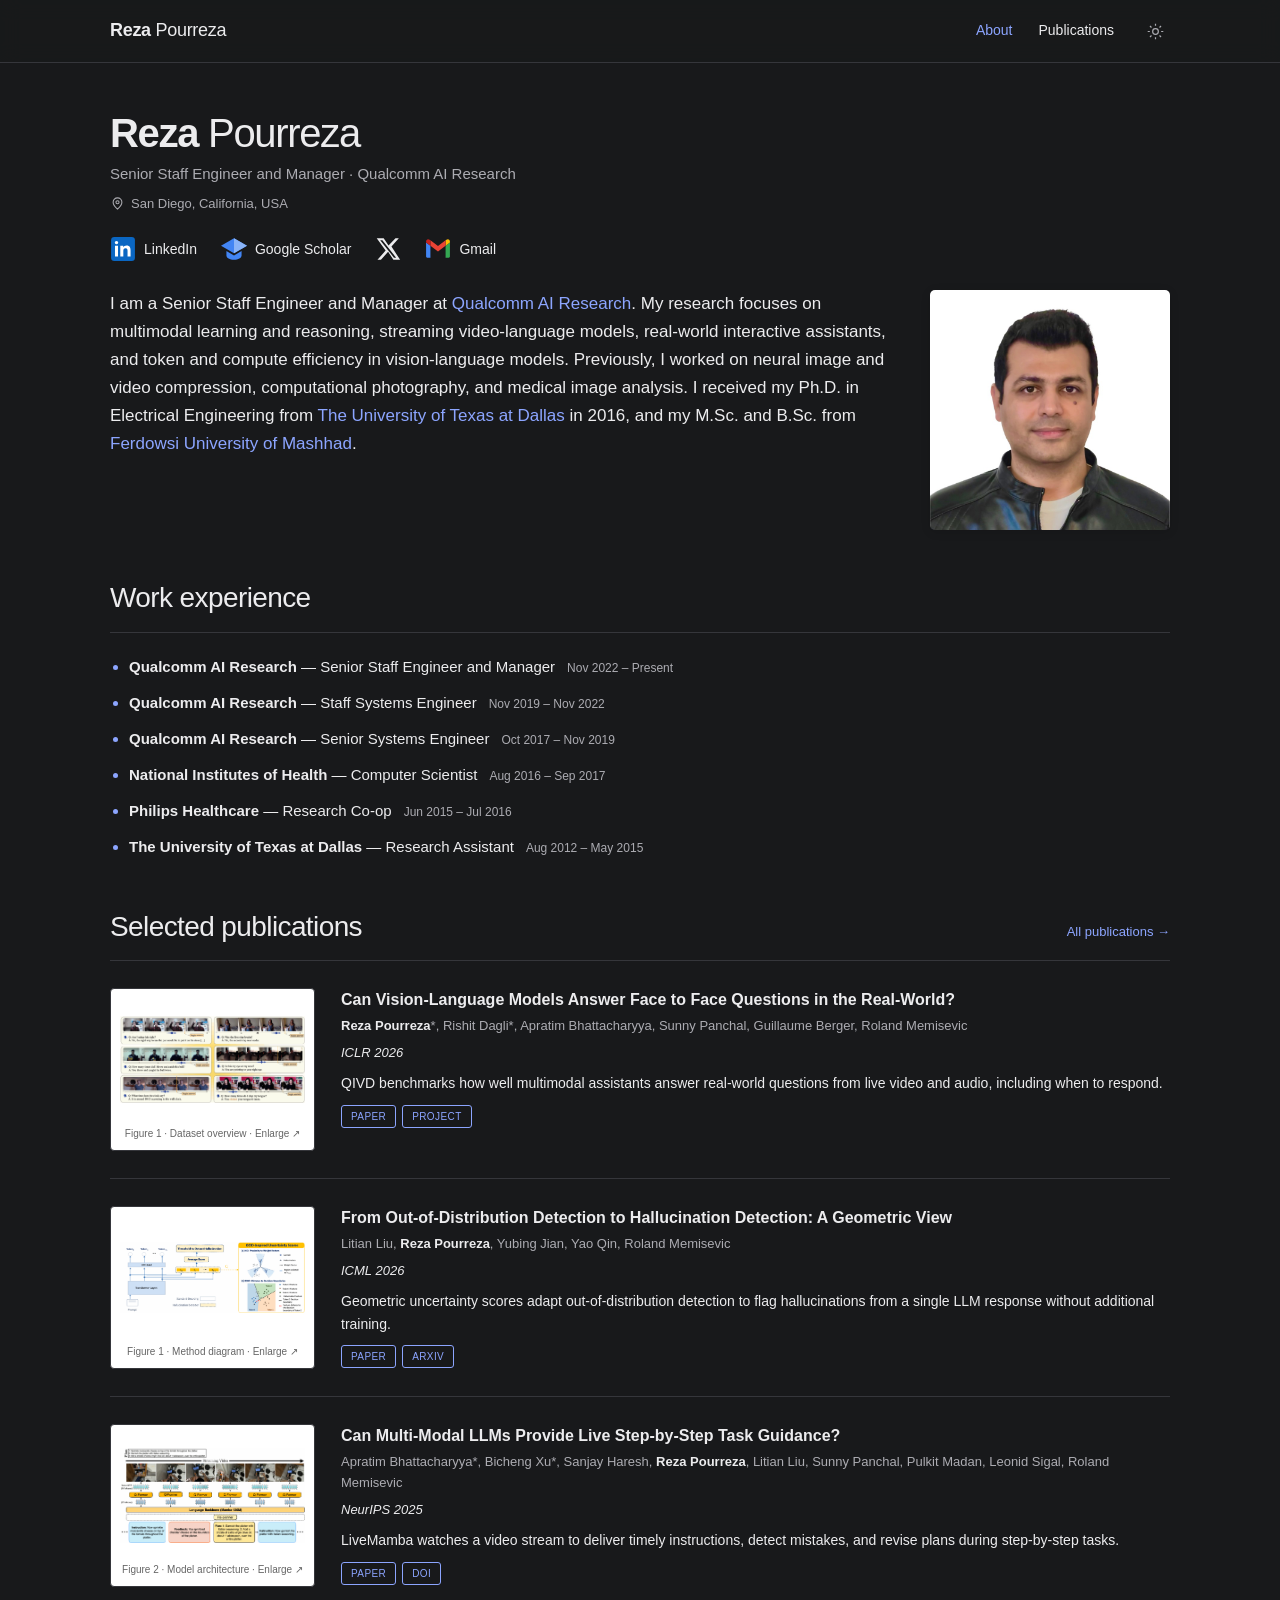
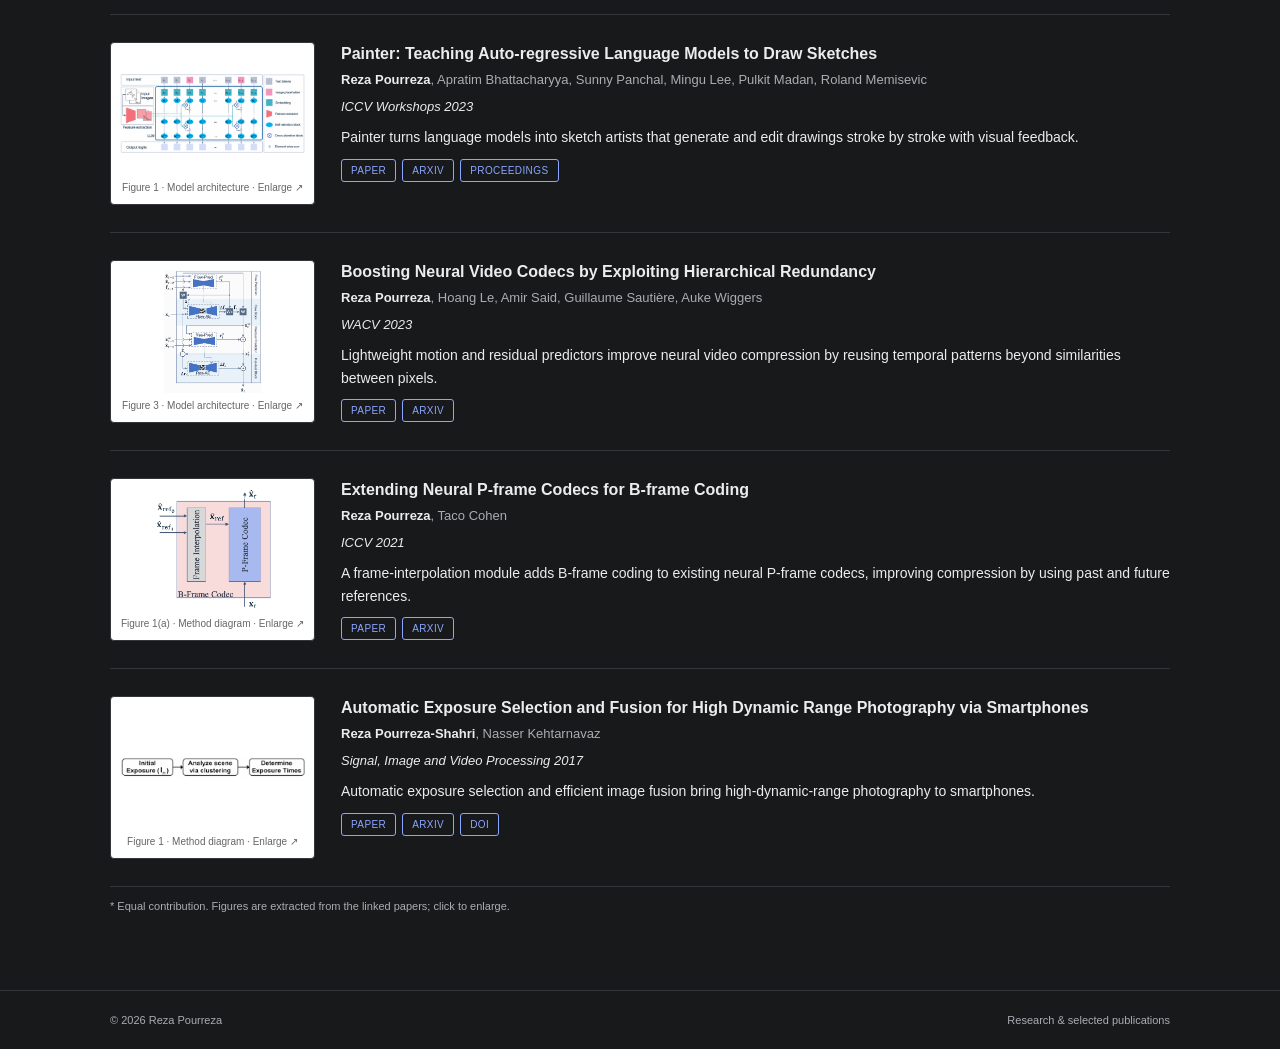
==== commit 6992230e: "Remove bio emphasis and parenthetical VLM acronym" ====
--- a/index.html
+++ b/index.html
@@ -1,2 +1,2 @@
 <!doctype html>
-<html lang="en" data-theme="dark"><head><meta charset="utf-8"><meta name="viewport" content="width=device-width, initial-scale=1"><meta name="description" content="Reza Pourreza is a Senior Staff Engineer and Manager at Qualcomm AI Research in San Diego, working on multimodal reasoning and token and compute efficiency in VLMs."><meta name="theme-color" content="#18191b"><title>Reza Pourreza | Qualcomm AI Research</title><link rel="icon" type="image/svg+xml" href="assets/favicon.svg"><script>try {document.documentElement.dataset.theme=localStorage.getItem("reza-theme-v2")==="light"?"light":"dark"} catch {}</script><link rel="stylesheet" href="assets/style.css"><script src="assets/site.js" defer></script></head><body><a class="skip-link" href="#main">Skip to content</a><header class="site-header"><div class="container header-inner"><a class="wordmark" href="index.html"><strong>Reza</strong> Pourreza</a><nav class="site-nav" aria-label="Main navigation"><a href="index.html" aria-current="page">About</a><a href="publications.html">Publications</a><button class="theme-toggle" type="button" aria-label="Switch to light theme" hidden><svg class="moon" width="17" height="17" viewBox="0 0 24 24" fill="none" stroke="currentColor" stroke-width="1.7" aria-hidden="true"><path d="M20.8 13.1A9 9 0 0 1 10.9 3.2a9 9 0 1 0 9.9 9.9Z"/></svg><svg class="sun" width="17" height="17" viewBox="0 0 24 24" fill="none" stroke="currentColor" stroke-width="1.7" aria-hidden="true"><circle cx="12" cy="12" r="4"/><path d="M12 1v3m0 16v3M1 12h3m16 0h3M4.2 4.2l2.1 2.1m11.4 11.4 2.1 2.1M4.2 19.8l2.1-2.1M17.7 6.3l2.1-2.1"/></svg></button></nav></div></header><main class="container" id="main"><h1><strong>Reza</strong> Pourreza</h1><p class="role">Senior Staff Engineer and Manager · Qualcomm AI Research</p><p class="location"><svg viewBox="0 0 24 24" aria-hidden="true" fill="none" stroke="currentColor" stroke-width="1.7"><path d="M19 10c0 5-7 11-7 11S5 15 5 10a7 7 0 1 1 14 0Z"/><circle cx="12" cy="10" r="2.5"/></svg>San Diego, California, USA</p><nav class="social-links" aria-label="Professional profiles and email"><a class="social-linkedin" href="https://www.linkedin.com/in/rpourreza/" title="LinkedIn" aria-label="LinkedIn"><svg viewBox="0 0 24 24" aria-hidden="true"><rect x="1" y="1" width="22" height="22" rx="3" fill="#0a66c2"/><path fill="#fff" d="M6 4.5a1.6 1.6 0 1 1 0 3.2 1.6 1.6 0 0 1 0-3.2ZM4.6 9h2.8v10H4.6ZM9.5 9h2.7v1.4c.6-1 1.6-1.7 3.1-1.7 3 0 3.7 2 3.7 4.6V19h-2.8v-5.1c0-1.3-.1-2.6-1.8-2.6s-2.1 1.3-2.1 2.5V19H9.5Z"/></svg><span>LinkedIn</span></a><a class="social-scholar" href="https://scholar.google.com/citations?hl=en&amp;user=BqNYf-oAAAAJ&amp;view_op=list_works&amp;sortby=pubdate" title="Google Scholar" aria-label="Google Scholar, sorted by date"><svg viewBox="0 0 24 24" aria-hidden="true"><path fill="#4285f4" d="M12 2 0 9l12 7 12-7L12 2Z"/><path fill="#4285f4" d="M5 13.8V18c0 2.2 3.1 4 7 4s7-1.8 7-4v-4.2L12 18l-7-4.2Z"/><path fill="#8ab4f8" d="m12 2 12 7-12 7V2Z"/></svg><span>Google Scholar</span></a><a class="social-x" href="https://x.com/reza_pourreza" title="X" aria-label="X"><svg viewBox="0 0 24 24" aria-hidden="true"><path d="M18.9 2H22l-6.8 7.8L23.2 22H17l-4.9-7.5L5.5 22H2.3l7.5-8.6L1.6 2H8l4.5 6.8L18.9 2ZM17.5 20h2L6.8 4h-2L17.5 20Z"/></svg><span class="visually-hidden">X</span></a><a class="social-mail" href="mailto:pourreza.reza@gmail.com" title="Gmail" aria-label="Gmail"><svg viewBox="0 0 24 24" aria-hidden="true"><path fill="#4285f4" d="M2 20h3V9L1 6v13a1 1 0 0 0 1 1Z"/><path fill="#34a853" d="M19 20h3a1 1 0 0 0 1-1V6l-4 3v11Z"/><path fill="#fbbc04" d="M19 4v5l4-3V5a2 2 0 0 0-3.2-1.6L19 4Z"/><path fill="#ea4335" d="M5 9V4l7 5.25L19 4v5l-7 5.25L5 9Z"/><path fill="#c5221f" d="m1 6 4 3V4l-.8-.6A2 2 0 0 0 1 5v1Z"/></svg><span>Gmail</span></a></nav><section class="bio" aria-label="Biography"><img class="portrait" src="assets/profile.jpeg" alt="Portrait of Reza Pourreza" width="240" height="240"><p>I am a Senior Staff Engineer and Manager at <a href="https://www.qualcomm.com/research/artificial-intelligence">Qualcomm AI Research</a>. My research focuses on <strong>multimodal learning and reasoning</strong>, streaming video-language models, real-world interactive assistants, and <strong>token and compute efficiency in vision-language models (VLMs)</strong>. Previously, I worked on neural image and video compression, computational photography, and medical image analysis. I received my Ph.D. in Electrical Engineering from <a href="https://www.utdallas.edu/">The University of Texas at Dallas</a> in 2016, and my M.Sc. and B.Sc. from <a href="https://en.um.ac.ir/">Ferdowsi University of Mashhad</a>.</p></section><section class="experience" aria-labelledby="experience-heading"><div class="section-heading"><h2 id="experience-heading">Work experience</h2></div><ul class="experience-list"><li><div><strong>Qualcomm AI Research</strong> — Senior Staff Engineer and Manager</div><span class="experience-date">Nov 2022 – Present</span></li><li><div><strong>Qualcomm AI Research</strong> — Staff Systems Engineer</div><span class="experience-date">Nov 2019 – Nov 2022</span></li><li><div><strong>Qualcomm AI Research</strong> — Senior Systems Engineer</div><span class="experience-date">Oct 2017 – Nov 2019</span></li><li><div><strong>National Institutes of Health</strong> — Computer Scientist</div><span class="experience-date">Aug 2016 – Sep 2017</span></li><li><div><strong>Philips Healthcare</strong> — Research Co-op</div><span class="experience-date">Jun 2015 – Jul 2016</span></li><li><div><strong>The University of Texas at Dallas</strong> — Research Assistant</div><span class="experience-date">Aug 2012 – May 2015</span></li></ul></section><section aria-labelledby="selected-heading"><div class="section-heading"><h2 id="selected-heading">Selected publications</h2><a href="publications.html">All publications →</a></div><ul class="paper-list"><li class="selected-paper" id="qivd"><a class="figure-link" href="assets/papers/qivd-overview.png" aria-label="Enlarge figure for Can Vision-Language Models Answer Face to Face Questions in the Real-World?" data-title="Can Vision-Language Models Answer Face to Face Questions in the Real-World?" data-paper="https://proceedings.iclr.cc/paper_files/paper/2026/file/73bd5afe39a24881b1e5268efc899aaf-Paper-Conference.pdf" data-caption="Figure 1 · Dataset overview"><img src="assets/papers/qivd-overview.png" alt="QIVD dataset overview showing six examples of video, audio, spoken questions, answers, and answer timestamps." width="1650" height="770" loading="lazy"><span class="figure-label">Figure 1 · Dataset overview · Enlarge ↗</span></a><div><h3 class="paper-title"><a href="https://proceedings.iclr.cc/paper_files/paper/2026/file/73bd5afe39a24881b1e5268efc899aaf-Paper-Conference.pdf">Can Vision-Language Models Answer Face to Face Questions in the Real-World?</a></h3><p class="authors"><strong>Reza Pourreza</strong>*, Rishit Dagli*, Apratim Bhattacharyya, Sunny Panchal, Guillaume Berger, Roland Memisevic</p><p class="venue">ICLR 2026</p><p class="summary">QIVD benchmarks how well multimodal assistants answer real-world questions from live video and audio, including when to respond.</p><div class="paper-links"><a href="https://proceedings.iclr.cc/paper_files/paper/2026/file/73bd5afe39a24881b1e5268efc899aaf-Paper-Conference.pdf">Paper</a><a href="https://www.qualcomm.com/developer/software/qualcomm-interactive-video-dataset-qivd">Project</a></div></div></li><li class="selected-paper" id="geometric-hallucination"><a class="figure-link" href="assets/papers/geometric-hallucination-detection.png" aria-label="Enlarge figure for From Out-of-Distribution Detection to Hallucination Detection: A Geometric View" data-title="From Out-of-Distribution Detection to Hallucination Detection: A Geometric View" data-paper="https://arxiv.org/pdf/2602.07253" data-caption="Figure 1 · Method diagram"><img src="assets/papers/geometric-hallucination-detection.png" alt="OOD-inspired hallucination detector with per-token uncertainty scores, sequence averaging, and geometric NCI and fDBD scores." width="1983" height="770" loading="lazy"><span class="figure-label">Figure 1 · Method diagram · Enlarge ↗</span></a><div><h3 class="paper-title"><a href="https://arxiv.org/pdf/2602.07253">From Out-of-Distribution Detection to Hallucination Detection: A Geometric View</a></h3><p class="authors">Litian Liu, <strong>Reza Pourreza</strong>, Yubing Jian, Yao Qin, Roland Memisevic</p><p class="venue">ICML 2026</p><p class="summary">Geometric uncertainty scores adapt out-of-distribution detection to flag hallucinations from a single LLM response without additional training.</p><div class="paper-links"><a href="https://arxiv.org/pdf/2602.07253">Paper</a><a href="https://arxiv.org/abs/2602.07253">arXiv</a></div></div></li><li class="selected-paper" id="live-mamba"><a class="figure-link" href="assets/papers/live-mamba-architecture.png" aria-label="Enlarge figure for Can Multi-Modal LLMs Provide Live Step-by-Step Task Guidance?" data-title="Can Multi-Modal LLMs Provide Live Step-by-Step Task Guidance?" data-paper="https://proceedings.neurips.cc/paper_files/paper/2025/file/207be3da143f1043336627c5d25aae50-Paper-Conference.pdf" data-caption="Figure 2 · Model architecture"><img src="assets/papers/live-mamba-architecture.png" alt="LiveMamba architecture: streaming video, InternViT features, Q-Former, Mamba-130M backbone, feedback, and re-planner." width="1654" height="854" loading="lazy"><span class="figure-label">Figure 2 · Model architecture · Enlarge ↗</span></a><div><h3 class="paper-title"><a href="https://proceedings.neurips.cc/paper_files/paper/2025/file/207be3da143f1043336627c5d25aae50-Paper-Conference.pdf">Can Multi-Modal LLMs Provide Live Step-by-Step Task Guidance?</a></h3><p class="authors">Apratim Bhattacharyya*, Bicheng Xu*, Sanjay Haresh, <strong>Reza Pourreza</strong>, Litian Liu, Sunny Panchal, Pulkit Madan, Leonid Sigal, Roland Memisevic</p><p class="venue">NeurIPS 2025</p><p class="summary">LiveMamba watches a video stream to deliver timely instructions, detect mistakes, and revise plans during step-by-step tasks.</p><div class="paper-links"><a href="https://proceedings.neurips.cc/paper_files/paper/2025/file/207be3da143f1043336627c5d25aae50-Paper-Conference.pdf">Paper</a><a href="https://doi.org/10.52202/085713-0755">DOI</a></div></div></li><li class="selected-paper" id="painter"><a class="figure-link" href="assets/papers/painter-architecture.png" aria-label="Enlarge figure for Painter: Teaching Auto-regressive Language Models to Draw Sketches" data-title="Painter: Teaching Auto-regressive Language Models to Draw Sketches" data-paper="https://arxiv.org/pdf/2308.08520" data-caption="Figure 1 · Model architecture"><img src="assets/papers/painter-architecture.png" alt="Multimodal Painter block diagram combining image features, text tokens, self-attention, and cross-attention." width="2070" height="875" loading="lazy"><span class="figure-label">Figure 1 · Model architecture · Enlarge ↗</span></a><div><h3 class="paper-title"><a href="https://arxiv.org/pdf/2308.08520">Painter: Teaching Auto-regressive Language Models to Draw Sketches</a></h3><p class="authors"><strong>Reza Pourreza</strong>, Apratim Bhattacharyya, Sunny Panchal, Mingu Lee, Pulkit Madan, Roland Memisevic</p><p class="venue">ICCV Workshops 2023</p><p class="summary">Painter turns language models into sketch artists that generate and edit drawings stroke by stroke with visual feedback.</p><div class="paper-links"><a href="https://arxiv.org/pdf/2308.08520">Paper</a><a href="https://arxiv.org/abs/2308.08520">arXiv</a><a href="https://openaccess.thecvf.com/content/ICCV2023W/MMFM/html/Pourreza_Painter_Teaching_Auto-Regressive_Language_Models_to_Draw_Sketches_ICCVW_2023_paper.html">Proceedings</a></div></div></li><li class="selected-paper" id="hierarchical-redundancy"><a class="figure-link" href="assets/papers/hierarchical-video-codec.png" aria-label="Enlarge figure for Boosting Neural Video Codecs by Exploiting Hierarchical Redundancy" data-title="Boosting Neural Video Codecs by Exploiting Hierarchical Redundancy" data-paper="https://arxiv.org/pdf/2208.04303" data-caption="Figure 3 · Model architecture"><img src="assets/papers/hierarchical-video-codec.png" alt="Inter-frame codec architecture with flow prediction, flow coding, residual prediction, and residual coding." width="766" height="975" loading="lazy"><span class="figure-label">Figure 3 · Model architecture · Enlarge ↗</span></a><div><h3 class="paper-title"><a href="https://arxiv.org/pdf/2208.04303">Boosting Neural Video Codecs by Exploiting Hierarchical Redundancy</a></h3><p class="authors"><strong>Reza Pourreza</strong>, Hoang Le, Amir Said, Guillaume Sautière, Auke Wiggers</p><p class="venue">WACV 2023</p><p class="summary">Lightweight motion and residual predictors improve neural video compression by reusing temporal patterns beyond similarities between pixels.</p><div class="paper-links"><a href="https://arxiv.org/pdf/2208.04303">Paper</a><a href="https://arxiv.org/abs/2208.04303">arXiv</a></div></div></li><li class="selected-paper" id="b-frame-codec"><a class="figure-link" href="assets/papers/neural-b-frame-codec.png" aria-label="Enlarge figure for Extending Neural P-frame Codecs for B-frame Coding" data-title="Extending Neural P-frame Codecs for B-frame Coding" data-paper="https://arxiv.org/pdf/2104.00531" data-caption="Figure 1(a) · Method diagram"><img src="assets/papers/neural-b-frame-codec.png" alt="The method panel of Figure 1: two reference frames feed interpolation, whose result is used by a P-frame codec." width="433" height="445" loading="lazy"><span class="figure-label">Figure 1(a) · Method diagram · Enlarge ↗</span></a><div><h3 class="paper-title"><a href="https://arxiv.org/pdf/2104.00531">Extending Neural P-frame Codecs for B-frame Coding</a></h3><p class="authors"><strong>Reza Pourreza</strong>, Taco Cohen</p><p class="venue">ICCV 2021</p><p class="summary">A frame-interpolation module adds B-frame coding to existing neural P-frame codecs, improving compression by using past and future references.</p><div class="paper-links"><a href="https://arxiv.org/pdf/2104.00531">Paper</a><a href="https://arxiv.org/abs/2104.00531">arXiv</a></div></div></li><li class="selected-paper" id="automatic-hdr"><a class="figure-link" href="assets/papers/automatic-hdr-exposure.png" aria-label="Enlarge figure for Automatic Exposure Selection and Fusion for High Dynamic Range Photography via Smartphones" data-title="Automatic Exposure Selection and Fusion for High Dynamic Range Photography via Smartphones" data-paper="https://arxiv.org/pdf/2004.10365" data-caption="Figure 1 · Method diagram"><img src="assets/papers/automatic-hdr-exposure.png" alt="Exposure-selection pipeline: initial exposure, scene clustering, and exposure-time determination." width="987" height="116" loading="lazy"><span class="figure-label">Figure 1 · Method diagram · Enlarge ↗</span></a><div><h3 class="paper-title"><a href="https://arxiv.org/pdf/2004.10365">Automatic Exposure Selection and Fusion for High Dynamic Range Photography via Smartphones</a></h3><p class="authors"><strong>Reza Pourreza-Shahri</strong>, Nasser Kehtarnavaz</p><p class="venue">Signal, Image and Video Processing 2017</p><p class="summary">Automatic exposure selection and efficient image fusion bring high-dynamic-range photography to smartphones.</p><div class="paper-links"><a href="https://arxiv.org/pdf/2004.10365">Paper</a><a href="https://arxiv.org/abs/2004.10365">arXiv</a><a href="https://doi.org/10.1007/s11760-017-1104-9">DOI</a></div></div></li></ul><p class="equal-note">* Equal contribution. Figures are extracted from the linked papers; click to enlarge.</p></section></main><footer class="site-footer"><div class="container footer-inner"><span>© 2026 Reza Pourreza</span><span>Research &amp; selected publications</span></div></footer><dialog class="figure-dialog" aria-labelledby="figure-title"><div class="dialog-top"><h2 id="figure-title">Paper figure</h2><button class="dialog-close" type="button" aria-label="Close figure">×</button></div><img class="dialog-image" alt=""><p class="dialog-caption"><span class="figure-detail"></span><a class="figure-source" href="index.html">Read paper ↗</a></p></dialog></body></html>
+<html lang="en" data-theme="dark"><head><meta charset="utf-8"><meta name="viewport" content="width=device-width, initial-scale=1"><meta name="description" content="Reza Pourreza is a Senior Staff Engineer and Manager at Qualcomm AI Research in San Diego, working on multimodal reasoning and token and compute efficiency in vision-language models."><meta name="theme-color" content="#18191b"><title>Reza Pourreza | Qualcomm AI Research</title><link rel="icon" type="image/svg+xml" href="assets/favicon.svg"><script>try {document.documentElement.dataset.theme=localStorage.getItem("reza-theme-v2")==="light"?"light":"dark"} catch {}</script><link rel="stylesheet" href="assets/style.css"><script src="assets/site.js" defer></script></head><body><a class="skip-link" href="#main">Skip to content</a><header class="site-header"><div class="container header-inner"><a class="wordmark" href="index.html"><strong>Reza</strong> Pourreza</a><nav class="site-nav" aria-label="Main navigation"><a href="index.html" aria-current="page">About</a><a href="publications.html">Publications</a><button class="theme-toggle" type="button" aria-label="Switch to light theme" hidden><svg class="moon" width="17" height="17" viewBox="0 0 24 24" fill="none" stroke="currentColor" stroke-width="1.7" aria-hidden="true"><path d="M20.8 13.1A9 9 0 0 1 10.9 3.2a9 9 0 1 0 9.9 9.9Z"/></svg><svg class="sun" width="17" height="17" viewBox="0 0 24 24" fill="none" stroke="currentColor" stroke-width="1.7" aria-hidden="true"><circle cx="12" cy="12" r="4"/><path d="M12 1v3m0 16v3M1 12h3m16 0h3M4.2 4.2l2.1 2.1m11.4 11.4 2.1 2.1M4.2 19.8l2.1-2.1M17.7 6.3l2.1-2.1"/></svg></button></nav></div></header><main class="container" id="main"><h1><strong>Reza</strong> Pourreza</h1><p class="role">Senior Staff Engineer and Manager · Qualcomm AI Research</p><p class="location"><svg viewBox="0 0 24 24" aria-hidden="true" fill="none" stroke="currentColor" stroke-width="1.7"><path d="M19 10c0 5-7 11-7 11S5 15 5 10a7 7 0 1 1 14 0Z"/><circle cx="12" cy="10" r="2.5"/></svg>San Diego, California, USA</p><nav class="social-links" aria-label="Professional profiles and email"><a class="social-linkedin" href="https://www.linkedin.com/in/rpourreza/" title="LinkedIn" aria-label="LinkedIn"><svg viewBox="0 0 24 24" aria-hidden="true"><rect x="1" y="1" width="22" height="22" rx="3" fill="#0a66c2"/><path fill="#fff" d="M6 4.5a1.6 1.6 0 1 1 0 3.2 1.6 1.6 0 0 1 0-3.2ZM4.6 9h2.8v10H4.6ZM9.5 9h2.7v1.4c.6-1 1.6-1.7 3.1-1.7 3 0 3.7 2 3.7 4.6V19h-2.8v-5.1c0-1.3-.1-2.6-1.8-2.6s-2.1 1.3-2.1 2.5V19H9.5Z"/></svg><span>LinkedIn</span></a><a class="social-scholar" href="https://scholar.google.com/citations?hl=en&amp;user=BqNYf-oAAAAJ&amp;view_op=list_works&amp;sortby=pubdate" title="Google Scholar" aria-label="Google Scholar, sorted by date"><svg viewBox="0 0 24 24" aria-hidden="true"><path fill="#4285f4" d="M12 2 0 9l12 7 12-7L12 2Z"/><path fill="#4285f4" d="M5 13.8V18c0 2.2 3.1 4 7 4s7-1.8 7-4v-4.2L12 18l-7-4.2Z"/><path fill="#8ab4f8" d="m12 2 12 7-12 7V2Z"/></svg><span>Google Scholar</span></a><a class="social-x" href="https://x.com/reza_pourreza" title="X" aria-label="X"><svg viewBox="0 0 24 24" aria-hidden="true"><path d="M18.9 2H22l-6.8 7.8L23.2 22H17l-4.9-7.5L5.5 22H2.3l7.5-8.6L1.6 2H8l4.5 6.8L18.9 2ZM17.5 20h2L6.8 4h-2L17.5 20Z"/></svg><span class="visually-hidden">X</span></a><a class="social-mail" href="mailto:pourreza.reza@gmail.com" title="Gmail" aria-label="Gmail"><svg viewBox="0 0 24 24" aria-hidden="true"><path fill="#4285f4" d="M2 20h3V9L1 6v13a1 1 0 0 0 1 1Z"/><path fill="#34a853" d="M19 20h3a1 1 0 0 0 1-1V6l-4 3v11Z"/><path fill="#fbbc04" d="M19 4v5l4-3V5a2 2 0 0 0-3.2-1.6L19 4Z"/><path fill="#ea4335" d="M5 9V4l7 5.25L19 4v5l-7 5.25L5 9Z"/><path fill="#c5221f" d="m1 6 4 3V4l-.8-.6A2 2 0 0 0 1 5v1Z"/></svg><span>Gmail</span></a></nav><section class="bio" aria-label="Biography"><img class="portrait" src="assets/profile.jpeg" alt="Portrait of Reza Pourreza" width="240" height="240"><p>I am a Senior Staff Engineer and Manager at <a href="https://www.qualcomm.com/research/artificial-intelligence">Qualcomm AI Research</a>. My research focuses on multimodal learning and reasoning, streaming video-language models, real-world interactive assistants, and token and compute efficiency in vision-language models. Previously, I worked on neural image and video compression, computational photography, and medical image analysis. I received my Ph.D. in Electrical Engineering from <a href="https://www.utdallas.edu/">The University of Texas at Dallas</a> in 2016, and my M.Sc. and B.Sc. from <a href="https://en.um.ac.ir/">Ferdowsi University of Mashhad</a>.</p></section><section class="experience" aria-labelledby="experience-heading"><div class="section-heading"><h2 id="experience-heading">Work experience</h2></div><ul class="experience-list"><li><div><strong>Qualcomm AI Research</strong> — Senior Staff Engineer and Manager</div><span class="experience-date">Nov 2022 – Present</span></li><li><div><strong>Qualcomm AI Research</strong> — Staff Systems Engineer</div><span class="experience-date">Nov 2019 – Nov 2022</span></li><li><div><strong>Qualcomm AI Research</strong> — Senior Systems Engineer</div><span class="experience-date">Oct 2017 – Nov 2019</span></li><li><div><strong>National Institutes of Health</strong> — Computer Scientist</div><span class="experience-date">Aug 2016 – Sep 2017</span></li><li><div><strong>Philips Healthcare</strong> — Research Co-op</div><span class="experience-date">Jun 2015 – Jul 2016</span></li><li><div><strong>The University of Texas at Dallas</strong> — Research Assistant</div><span class="experience-date">Aug 2012 – May 2015</span></li></ul></section><section aria-labelledby="selected-heading"><div class="section-heading"><h2 id="selected-heading">Selected publications</h2><a href="publications.html">All publications →</a></div><ul class="paper-list"><li class="selected-paper" id="qivd"><a class="figure-link" href="assets/papers/qivd-overview.png" aria-label="Enlarge figure for Can Vision-Language Models Answer Face to Face Questions in the Real-World?" data-title="Can Vision-Language Models Answer Face to Face Questions in the Real-World?" data-paper="https://proceedings.iclr.cc/paper_files/paper/2026/file/73bd5afe39a24881b1e5268efc899aaf-Paper-Conference.pdf" data-caption="Figure 1 · Dataset overview"><img src="assets/papers/qivd-overview.png" alt="QIVD dataset overview showing six examples of video, audio, spoken questions, answers, and answer timestamps." width="1650" height="770" loading="lazy"><span class="figure-label">Figure 1 · Dataset overview · Enlarge ↗</span></a><div><h3 class="paper-title"><a href="https://proceedings.iclr.cc/paper_files/paper/2026/file/73bd5afe39a24881b1e5268efc899aaf-Paper-Conference.pdf">Can Vision-Language Models Answer Face to Face Questions in the Real-World?</a></h3><p class="authors"><strong>Reza Pourreza</strong>*, Rishit Dagli*, Apratim Bhattacharyya, Sunny Panchal, Guillaume Berger, Roland Memisevic</p><p class="venue">ICLR 2026</p><p class="summary">QIVD benchmarks how well multimodal assistants answer real-world questions from live video and audio, including when to respond.</p><div class="paper-links"><a href="https://proceedings.iclr.cc/paper_files/paper/2026/file/73bd5afe39a24881b1e5268efc899aaf-Paper-Conference.pdf">Paper</a><a href="https://www.qualcomm.com/developer/software/qualcomm-interactive-video-dataset-qivd">Project</a></div></div></li><li class="selected-paper" id="geometric-hallucination"><a class="figure-link" href="assets/papers/geometric-hallucination-detection.png" aria-label="Enlarge figure for From Out-of-Distribution Detection to Hallucination Detection: A Geometric View" data-title="From Out-of-Distribution Detection to Hallucination Detection: A Geometric View" data-paper="https://arxiv.org/pdf/2602.07253" data-caption="Figure 1 · Method diagram"><img src="assets/papers/geometric-hallucination-detection.png" alt="OOD-inspired hallucination detector with per-token uncertainty scores, sequence averaging, and geometric NCI and fDBD scores." width="1983" height="770" loading="lazy"><span class="figure-label">Figure 1 · Method diagram · Enlarge ↗</span></a><div><h3 class="paper-title"><a href="https://arxiv.org/pdf/2602.07253">From Out-of-Distribution Detection to Hallucination Detection: A Geometric View</a></h3><p class="authors">Litian Liu, <strong>Reza Pourreza</strong>, Yubing Jian, Yao Qin, Roland Memisevic</p><p class="venue">ICML 2026</p><p class="summary">Geometric uncertainty scores adapt out-of-distribution detection to flag hallucinations from a single LLM response without additional training.</p><div class="paper-links"><a href="https://arxiv.org/pdf/2602.07253">Paper</a><a href="https://arxiv.org/abs/2602.07253">arXiv</a></div></div></li><li class="selected-paper" id="live-mamba"><a class="figure-link" href="assets/papers/live-mamba-architecture.png" aria-label="Enlarge figure for Can Multi-Modal LLMs Provide Live Step-by-Step Task Guidance?" data-title="Can Multi-Modal LLMs Provide Live Step-by-Step Task Guidance?" data-paper="https://proceedings.neurips.cc/paper_files/paper/2025/file/207be3da143f1043336627c5d25aae50-Paper-Conference.pdf" data-caption="Figure 2 · Model architecture"><img src="assets/papers/live-mamba-architecture.png" alt="LiveMamba architecture: streaming video, InternViT features, Q-Former, Mamba-130M backbone, feedback, and re-planner." width="1654" height="854" loading="lazy"><span class="figure-label">Figure 2 · Model architecture · Enlarge ↗</span></a><div><h3 class="paper-title"><a href="https://proceedings.neurips.cc/paper_files/paper/2025/file/207be3da143f1043336627c5d25aae50-Paper-Conference.pdf">Can Multi-Modal LLMs Provide Live Step-by-Step Task Guidance?</a></h3><p class="authors">Apratim Bhattacharyya*, Bicheng Xu*, Sanjay Haresh, <strong>Reza Pourreza</strong>, Litian Liu, Sunny Panchal, Pulkit Madan, Leonid Sigal, Roland Memisevic</p><p class="venue">NeurIPS 2025</p><p class="summary">LiveMamba watches a video stream to deliver timely instructions, detect mistakes, and revise plans during step-by-step tasks.</p><div class="paper-links"><a href="https://proceedings.neurips.cc/paper_files/paper/2025/file/207be3da143f1043336627c5d25aae50-Paper-Conference.pdf">Paper</a><a href="https://doi.org/10.52202/085713-0755">DOI</a></div></div></li><li class="selected-paper" id="painter"><a class="figure-link" href="assets/papers/painter-architecture.png" aria-label="Enlarge figure for Painter: Teaching Auto-regressive Language Models to Draw Sketches" data-title="Painter: Teaching Auto-regressive Language Models to Draw Sketches" data-paper="https://arxiv.org/pdf/2308.08520" data-caption="Figure 1 · Model architecture"><img src="assets/papers/painter-architecture.png" alt="Multimodal Painter block diagram combining image features, text tokens, self-attention, and cross-attention." width="2070" height="875" loading="lazy"><span class="figure-label">Figure 1 · Model architecture · Enlarge ↗</span></a><div><h3 class="paper-title"><a href="https://arxiv.org/pdf/2308.08520">Painter: Teaching Auto-regressive Language Models to Draw Sketches</a></h3><p class="authors"><strong>Reza Pourreza</strong>, Apratim Bhattacharyya, Sunny Panchal, Mingu Lee, Pulkit Madan, Roland Memisevic</p><p class="venue">ICCV Workshops 2023</p><p class="summary">Painter turns language models into sketch artists that generate and edit drawings stroke by stroke with visual feedback.</p><div class="paper-links"><a href="https://arxiv.org/pdf/2308.08520">Paper</a><a href="https://arxiv.org/abs/2308.08520">arXiv</a><a href="https://openaccess.thecvf.com/content/ICCV2023W/MMFM/html/Pourreza_Painter_Teaching_Auto-Regressive_Language_Models_to_Draw_Sketches_ICCVW_2023_paper.html">Proceedings</a></div></div></li><li class="selected-paper" id="hierarchical-redundancy"><a class="figure-link" href="assets/papers/hierarchical-video-codec.png" aria-label="Enlarge figure for Boosting Neural Video Codecs by Exploiting Hierarchical Redundancy" data-title="Boosting Neural Video Codecs by Exploiting Hierarchical Redundancy" data-paper="https://arxiv.org/pdf/2208.04303" data-caption="Figure 3 · Model architecture"><img src="assets/papers/hierarchical-video-codec.png" alt="Inter-frame codec architecture with flow prediction, flow coding, residual prediction, and residual coding." width="766" height="975" loading="lazy"><span class="figure-label">Figure 3 · Model architecture · Enlarge ↗</span></a><div><h3 class="paper-title"><a href="https://arxiv.org/pdf/2208.04303">Boosting Neural Video Codecs by Exploiting Hierarchical Redundancy</a></h3><p class="authors"><strong>Reza Pourreza</strong>, Hoang Le, Amir Said, Guillaume Sautière, Auke Wiggers</p><p class="venue">WACV 2023</p><p class="summary">Lightweight motion and residual predictors improve neural video compression by reusing temporal patterns beyond similarities between pixels.</p><div class="paper-links"><a href="https://arxiv.org/pdf/2208.04303">Paper</a><a href="https://arxiv.org/abs/2208.04303">arXiv</a></div></div></li><li class="selected-paper" id="b-frame-codec"><a class="figure-link" href="assets/papers/neural-b-frame-codec.png" aria-label="Enlarge figure for Extending Neural P-frame Codecs for B-frame Coding" data-title="Extending Neural P-frame Codecs for B-frame Coding" data-paper="https://arxiv.org/pdf/2104.00531" data-caption="Figure 1(a) · Method diagram"><img src="assets/papers/neural-b-frame-codec.png" alt="The method panel of Figure 1: two reference frames feed interpolation, whose result is used by a P-frame codec." width="433" height="445" loading="lazy"><span class="figure-label">Figure 1(a) · Method diagram · Enlarge ↗</span></a><div><h3 class="paper-title"><a href="https://arxiv.org/pdf/2104.00531">Extending Neural P-frame Codecs for B-frame Coding</a></h3><p class="authors"><strong>Reza Pourreza</strong>, Taco Cohen</p><p class="venue">ICCV 2021</p><p class="summary">A frame-interpolation module adds B-frame coding to existing neural P-frame codecs, improving compression by using past and future references.</p><div class="paper-links"><a href="https://arxiv.org/pdf/2104.00531">Paper</a><a href="https://arxiv.org/abs/2104.00531">arXiv</a></div></div></li><li class="selected-paper" id="automatic-hdr"><a class="figure-link" href="assets/papers/automatic-hdr-exposure.png" aria-label="Enlarge figure for Automatic Exposure Selection and Fusion for High Dynamic Range Photography via Smartphones" data-title="Automatic Exposure Selection and Fusion for High Dynamic Range Photography via Smartphones" data-paper="https://arxiv.org/pdf/2004.10365" data-caption="Figure 1 · Method diagram"><img src="assets/papers/automatic-hdr-exposure.png" alt="Exposure-selection pipeline: initial exposure, scene clustering, and exposure-time determination." width="987" height="116" loading="lazy"><span class="figure-label">Figure 1 · Method diagram · Enlarge ↗</span></a><div><h3 class="paper-title"><a href="https://arxiv.org/pdf/2004.10365">Automatic Exposure Selection and Fusion for High Dynamic Range Photography via Smartphones</a></h3><p class="authors"><strong>Reza Pourreza-Shahri</strong>, Nasser Kehtarnavaz</p><p class="venue">Signal, Image and Video Processing 2017</p><p class="summary">Automatic exposure selection and efficient image fusion bring high-dynamic-range photography to smartphones.</p><div class="paper-links"><a href="https://arxiv.org/pdf/2004.10365">Paper</a><a href="https://arxiv.org/abs/2004.10365">arXiv</a><a href="https://doi.org/10.1007/s11760-017-1104-9">DOI</a></div></div></li></ul><p class="equal-note">* Equal contribution. Figures are extracted from the linked papers; click to enlarge.</p></section></main><footer class="site-footer"><div class="container footer-inner"><span>© 2026 Reza Pourreza</span><span>Research &amp; selected publications</span></div></footer><dialog class="figure-dialog" aria-labelledby="figure-title"><div class="dialog-top"><h2 id="figure-title">Paper figure</h2><button class="dialog-close" type="button" aria-label="Close figure">×</button></div><img class="dialog-image" alt=""><p class="dialog-caption"><span class="figure-detail"></span><a class="figure-source" href="index.html">Read paper ↗</a></p></dialog></body></html>
--- a/assets/style.css
+++ b/assets/style.css
@@ -1,9 +1,9 @@
 :root{color-scheme:light;--bg:#fff;--text:#252525;--muted:#666;--line:#e5e5e5;--brand:#3253dc;--accent:#3253dc;--hover:#243fb5;--subtle:#f6f6f6;--header:rgba(255,255,255,.96)}
 html[data-theme="dark"]{color-scheme:dark;--bg:#18191b;--text:#ececee;--muted:#acacb2;--line:#35363b;--brand:#3253dc;--accent:#8ca5ff;--hover:#b2c2ff;--subtle:#242529;--header:rgba(24,25,27,.96)}
-*{box-sizing:border-box}html{scroll-behavior:smooth;scroll-padding-top:88px}body{margin:0;background:var(--bg);color:var(--text);font:16px/1.65 -apple-system,BlinkMacSystemFont,"Segoe UI",Arial,sans-serif;font-weight:400}a{color:var(--accent);text-decoration:none}a:hover{color:var(--hover);text-decoration:underline;text-underline-offset:3px}a:focus-visible,button:focus-visible,summary:focus-visible{outline:2px solid var(--accent);outline-offset:5px}button{font:inherit}svg{display:block}.skip-link{position:fixed;top:-80px;left:16px;background:var(--bg);padding:8px 16px;z-index:10}.skip-link:focus{top:8px}.container{width:min(930px,calc(100% - 48px));margin-inline:auto}.site-header{position:sticky;top:0;z-index:5;border-bottom:1px solid var(--line);background:var(--header);backdrop-filter:blur(10px)}.header-inner{min-height:62px;display:flex;align-items:center;gap:20px;justify-content:space-between}.wordmark{font-size:18px;color:var(--text);letter-spacing:-.3px;white-space:nowrap}.wordmark strong{font-weight:650}.wordmark:hover{text-decoration:none}.site-nav{display:flex;align-items:center;gap:26px}.site-nav>a{font-size:14px;color:var(--text)}.site-nav>a[aria-current="page"]{color:var(--accent)}.theme-toggle{display:grid;place-items:center;width:30px;height:30px;border:0;background:transparent;color:var(--muted);cursor:pointer;border-radius:50%}.theme-toggle:hover{background:var(--subtle)}.theme-toggle .sun{display:none}html[data-theme="dark"] .theme-toggle .sun{display:block}html[data-theme="dark"] .theme-toggle .moon{display:none}main{padding-top:44px;padding-bottom:64px}h1,h2,h3{line-height:1.3}h1{font-size:40px;font-weight:400;letter-spacing:-1.3px;margin:0 0 3px}h1 strong{font-weight:700}.role{color:var(--muted);font-size:15px;margin:0 0 6px}.social-links{display:flex;align-items:center;flex-wrap:wrap;gap:12px 24px;margin:0 0 28px}.social-links a{display:inline-flex;align-items:center;gap:8px;color:var(--text);font-size:14px}.social-links svg{width:26px;height:26px;flex:none;fill:currentColor}.portrait{float:right;width:240px;height:240px;object-fit:cover;margin:0 0 22px 32px;border-radius:5px;box-shadow:0 2px 10px #0002}.bio p{margin:0 0 18px}.bio{display:flow-root}.bio strong{font-weight:600}.research-line{font-size:14px;color:var(--muted);margin-top:23px!important}.research-line b{color:var(--text);font-weight:500}.section-heading{display:flex;align-items:baseline;justify-content:space-between;gap:16px;margin-top:42px;padding-bottom:15px;border-bottom:1px solid var(--line)}.section-heading h2{font-weight:400;font-size:28px;letter-spacing:-.6px;margin:0}.section-heading>a{font-size:13px;white-space:nowrap}.paper-list{list-style:none;padding:0;margin:0}.selected-paper{display:grid;grid-template-columns:205px minmax(0,1fr);gap:26px;padding:27px 0;border-bottom:1px solid var(--line);align-items:start}.figure-link{display:block;border:1px solid var(--line);border-radius:4px;padding:9px;background:white;position:relative;transition:border-color .15s}.figure-link:hover{border-color:var(--accent)}.figure-link img{display:block;width:100%;height:123px;object-fit:contain}.figure-label{display:block;text-align:center;color:#666;font-size:10px;line-height:1.4;margin-top:6px}.paper-title{font-size:16px;font-weight:600;line-height:1.45;margin:0 0 5px}.paper-title a{color:var(--text)}.paper-title a:hover{color:var(--accent)}.authors{font-size:13px;line-height:1.6;color:var(--muted);margin:0 0 5px}.authors strong{color:var(--text);font-weight:600}.venue{font-size:13px;font-style:italic;margin:0 0 9px;color:var(--text)}.summary{font-size:14px;line-height:1.6;margin:9px 0 10px}.paper-links{display:flex;flex-wrap:wrap;gap:6px}.paper-links a{font-size:10px;letter-spacing:.04em;border:1px solid var(--accent);padding:2px 9px;border-radius:3px;text-transform:uppercase;line-height:1.7}.paper-links a:hover{color:var(--bg);background:var(--accent);text-decoration:none}.page-intro{margin:10px 0 24px;color:var(--muted);font-size:15px}.year-index{display:flex;flex-wrap:wrap;gap:7px 16px;border-block:1px solid var(--line);padding:14px 0;margin:0 0 26px;font-size:13px}.publication-year{display:grid;grid-template-columns:70px minmax(0,1fr);gap:22px;padding:12px 0 16px}.publication-year>h2{font-size:24px;font-weight:400;color:var(--muted);letter-spacing:-.7px;margin:9px 0}.publication-item{padding:10px 0 19px;break-inside:avoid}.publication-item+.publication-item{border-top:1px solid var(--line);padding-top:19px}.publication-item .paper-title{font-size:15px}.publication-item .venue{margin-bottom:6px}.consortium-authors{font-size:13px;color:var(--muted);margin-bottom:6px}.consortium-authors summary{cursor:pointer}.consortium-authors p{padding:12px;border:1px solid var(--line);border-radius:4px;font-size:12px}.end-note{font-size:13px;color:var(--muted);margin:24px 0 0}.site-footer{border-top:1px solid var(--line);padding:20px 0;color:var(--muted);font-size:11px}.footer-inner{display:flex;flex-wrap:wrap;justify-content:space-between;gap:8px}.figure-dialog{max-width:min(1100px,calc(100vw - 40px));width:fit-content;max-height:90vh;padding:20px;border:1px solid var(--line);border-radius:6px;background:var(--bg);color:var(--text);box-shadow:0 10px 80px #0004}.figure-dialog::backdrop{background:#000a}.dialog-top{display:flex;justify-content:space-between;align-items:flex-start;gap:20px;margin-bottom:15px}.dialog-top h2{font-size:15px;line-height:1.5;margin:0;max-width:800px;font-weight:500}.dialog-close{flex:none;background:transparent;color:var(--text);border:0;cursor:pointer;padding:0 5px;font-size:24px;line-height:1}.dialog-image{display:block;max-width:100%;max-height:65vh;width:auto;height:auto;object-fit:contain;margin:auto;background:white}.dialog-caption{font-size:12px;color:var(--muted);margin:12px 0 0}.dialog-caption a{margin-left:8px}.equal-note{font-size:11px;color:var(--muted);margin-top:10px}button[hidden],dialog:not([open]){display:none}
+*{box-sizing:border-box}html{scroll-behavior:smooth;scroll-padding-top:88px}body{margin:0;background:var(--bg);color:var(--text);font:17px/1.65 -apple-system,BlinkMacSystemFont,"Segoe UI",Arial,sans-serif;font-weight:400}a{color:var(--accent);text-decoration:none}a:hover{color:var(--hover);text-decoration:underline;text-underline-offset:3px}a:focus-visible,button:focus-visible,summary:focus-visible{outline:2px solid var(--accent);outline-offset:5px}button{font:inherit}svg{display:block}.skip-link{position:fixed;top:-80px;left:16px;background:var(--bg);padding:8px 16px;z-index:10}.skip-link:focus{top:8px}.container{width:min(1060px,calc(100% - 48px));margin-inline:auto}.site-header{position:sticky;top:0;z-index:5;border-bottom:1px solid var(--line);background:var(--header);backdrop-filter:blur(10px)}.header-inner{min-height:62px;display:flex;align-items:center;gap:20px;justify-content:space-between}.wordmark{font-size:18px;color:var(--text);letter-spacing:-.3px;white-space:nowrap}.wordmark strong{font-weight:650}.wordmark:hover{text-decoration:none}.site-nav{display:flex;align-items:center;gap:26px}.site-nav>a{font-size:14px;color:var(--text)}.site-nav>a[aria-current="page"]{color:var(--accent)}.theme-toggle{display:grid;place-items:center;width:30px;height:30px;border:0;background:transparent;color:var(--muted);cursor:pointer;border-radius:50%}.theme-toggle:hover{background:var(--subtle)}.theme-toggle .sun{display:none}html[data-theme="dark"] .theme-toggle .sun{display:block}html[data-theme="dark"] .theme-toggle .moon{display:none}main{padding-top:44px;padding-bottom:64px}h1,h2,h3{line-height:1.3}h1{font-size:40px;font-weight:400;letter-spacing:-1.3px;margin:0 0 3px}h1 strong{font-weight:700}.role{color:var(--muted);font-size:15px;margin:0 0 6px}.social-links{display:flex;align-items:center;flex-wrap:wrap;gap:12px 24px;margin:0 0 28px}.social-links a{display:inline-flex;align-items:center;gap:8px;color:var(--text);font-size:14px}.social-links svg{width:26px;height:26px;flex:none;fill:currentColor}.portrait{float:right;width:240px;height:240px;object-fit:cover;margin:0 0 22px 32px;border-radius:5px;box-shadow:0 2px 10px #0002}.bio p{margin:0 0 18px}.bio{display:flow-root}.bio strong,.bio b{font-weight:400}.research-line{font-size:14px;color:var(--muted);margin-top:23px!important}.research-line b{color:var(--text);font-weight:500}.section-heading{display:flex;align-items:baseline;justify-content:space-between;gap:16px;margin-top:42px;padding-bottom:15px;border-bottom:1px solid var(--line)}.section-heading h2{font-weight:400;font-size:28px;letter-spacing:-.6px;margin:0}.section-heading>a{font-size:13px;white-space:nowrap}.paper-list{list-style:none;padding:0;margin:0}.selected-paper{display:grid;grid-template-columns:205px minmax(0,1fr);gap:26px;padding:27px 0;border-bottom:1px solid var(--line);align-items:start}.figure-link{display:block;border:1px solid var(--line);border-radius:4px;padding:9px;background:white;position:relative;transition:border-color .15s}.figure-link:hover{border-color:var(--accent)}.figure-link img{display:block;width:100%;height:123px;object-fit:contain}.figure-label{display:block;text-align:center;color:#666;font-size:10px;line-height:1.4;margin-top:6px}.paper-title{font-size:16px;font-weight:600;line-height:1.45;margin:0 0 5px}.paper-title a{color:var(--text)}.paper-title a:hover{color:var(--accent)}.authors{font-size:13px;line-height:1.6;color:var(--muted);margin:0 0 5px}.authors strong{color:var(--text);font-weight:600}.venue{font-size:13px;font-style:italic;margin:0 0 9px;color:var(--text)}.summary{font-size:14px;line-height:1.6;margin:9px 0 10px}.paper-links{display:flex;flex-wrap:wrap;gap:6px}.paper-links a{font-size:10px;letter-spacing:.04em;border:1px solid var(--accent);padding:2px 9px;border-radius:3px;text-transform:uppercase;line-height:1.7}.paper-links a:hover{color:var(--bg);background:var(--accent);text-decoration:none}.page-intro{margin:10px 0 24px;color:var(--muted);font-size:15px}.year-index{display:flex;flex-wrap:wrap;gap:7px 16px;border-block:1px solid var(--line);padding:14px 0;margin:0 0 26px;font-size:13px}.publication-year{display:grid;grid-template-columns:70px minmax(0,1fr);gap:22px;padding:12px 0 16px}.publication-year>h2{font-size:24px;font-weight:400;color:var(--muted);letter-spacing:-.7px;margin:9px 0}.publication-item{padding:10px 0 19px;break-inside:avoid}.publication-item+.publication-item{border-top:1px solid var(--line);padding-top:19px}.publication-item .paper-title{font-size:15px}.publication-item .venue{margin-bottom:6px}.consortium-authors{font-size:13px;color:var(--muted);margin-bottom:6px}.consortium-authors summary{cursor:pointer}.consortium-authors p{padding:12px;border:1px solid var(--line);border-radius:4px;font-size:12px}.end-note{font-size:13px;color:var(--muted);margin:24px 0 0}.site-footer{border-top:1px solid var(--line);padding:20px 0;color:var(--muted);font-size:11px}.footer-inner{display:flex;flex-wrap:wrap;justify-content:space-between;gap:8px}.figure-dialog{max-width:min(1100px,calc(100vw - 40px));width:fit-content;max-height:90vh;padding:20px;border:1px solid var(--line);border-radius:6px;background:var(--bg);color:var(--text);box-shadow:0 10px 80px #0004}.figure-dialog::backdrop{background:#000a}.dialog-top{display:flex;justify-content:space-between;align-items:flex-start;gap:20px;margin-bottom:15px}.dialog-top h2{font-size:15px;line-height:1.5;margin:0;max-width:800px;font-weight:500}.dialog-close{flex:none;background:transparent;color:var(--text);border:0;cursor:pointer;padding:0 5px;font-size:24px;line-height:1}.dialog-image{display:block;max-width:100%;max-height:65vh;width:auto;height:auto;object-fit:contain;margin:auto;background:white}.dialog-caption{font-size:12px;color:var(--muted);margin:12px 0 0}.dialog-caption a{margin-left:8px}.equal-note{font-size:11px;color:var(--muted);margin-top:10px}button[hidden],dialog:not([open]){display:none}
 @media(max-width:700px){.container{width:calc(100% - 36px)}.header-inner{min-height:58px;gap:10px}.wordmark{font-size:16px}.site-nav{gap:17px}.site-nav>a{font-size:13px}main{padding-top:30px}h1{font-size:35px}.portrait{width:190px;height:190px;margin-left:24px}.social-links{gap:12px 18px}.selected-paper{grid-template-columns:160px minmax(0,1fr);gap:20px}.figure-link img{height:105px}.publication-year{grid-template-columns:58px minmax(0,1fr);gap:14px}}
 @media(max-width:520px){body{font-size:15px}.wordmark{font-size:15px}.site-nav{gap:13px}.theme-toggle{width:25px}.portrait{float:none;width:180px;height:180px;margin:0 auto 25px;display:block}.social-links{gap:10px 14px;margin-bottom:26px}.social-links a{font-size:13px}.social-links svg{width:24px;height:24px}.role{font-size:13px}.selected-paper{grid-template-columns:1fr;gap:15px;padding:25px 0}.figure-link{max-width:100%;padding:12px}.figure-link img{height:154px}.paper-title{font-size:16px}.summary{font-size:14px}.section-heading{margin-top:30px;align-items:baseline}.section-heading h2{font-size:24px}.section-heading>a{font-size:11px}.publication-year{display:block;padding-bottom:17px}.publication-year>h2{font-size:24px;border-bottom:1px solid var(--line);padding-bottom:9px;margin:20px 0 9px;color:var(--text)}.year-index{gap:9px 15px}.footer-inner{display:block}.footer-inner span{display:block;margin:4px 0}.figure-dialog{padding:14px;max-width:calc(100vw - 20px)}h1{font-size:34px}}
 @media(prefers-reduced-motion:reduce){html{scroll-behavior:auto}*{transition:none!important}}
 @media print{.site-header,.site-footer,.social-links,.theme-toggle,.paper-links,.year-index{display:none}body{font-size:10pt;background:#fff;color:#111}.container{width:100%}main{padding:0}.portrait{width:150px;height:150px}.selected-paper{grid-template-columns:150px 1fr;padding:15px 0;break-inside:avoid}.paper-title a{color:#111}a{color:#111}.publication-year{break-inside:auto}}
 
-.visually-hidden{position:absolute;width:1px;height:1px;padding:0;margin:-1px;overflow:hidden;clip:rect(0,0,0,0);white-space:nowrap;border:0}.social-x svg{fill:var(--text)}.social-links a:hover{color:var(--accent)}.location{display:flex;align-items:center;gap:6px;color:var(--muted);font-size:13px;margin:0 0 22px}.location svg{width:15px;height:15px}.experience .section-heading{margin-top:28px}.experience-list{list-style:disc;padding-left:19px;margin:18px 0 0}.experience-list li{padding:4px 0 8px;font-size:14px;line-height:1.6}.experience-list li::marker{color:var(--accent)}.experience-list li>div{display:inline}.experience-list strong{font-weight:600}.experience-date{color:var(--muted);white-space:nowrap;font-size:12px;display:inline-block;margin-left:12px}@media(max-width:700px){.experience-list li>div{display:block}.experience-date{display:block;margin-left:0}.experience-list li{padding-bottom:10px}}
+.visually-hidden{position:absolute;width:1px;height:1px;padding:0;margin:-1px;overflow:hidden;clip:rect(0,0,0,0);white-space:nowrap;border:0}.social-x svg{fill:var(--text)}.social-links a:hover{color:var(--accent)}.location{display:flex;align-items:center;gap:6px;color:var(--muted);font-size:13px;margin:0 0 22px}.location svg{width:15px;height:15px}.experience .section-heading{margin-top:28px}.experience-list{list-style:disc;padding-left:19px;margin:18px 0 0}.experience-list li{padding:4px 0 8px;font-size:15px;line-height:1.6}.experience-list li::marker{color:var(--accent)}.experience-list li>div{display:inline}.experience-list strong{font-weight:600}.experience-date{color:var(--muted);white-space:nowrap;font-size:12px;display:inline-block;margin-left:12px}@media(max-width:700px){.experience-list li>div{display:block}.experience-date{display:block;margin-left:0}.experience-list li{padding-bottom:10px}}
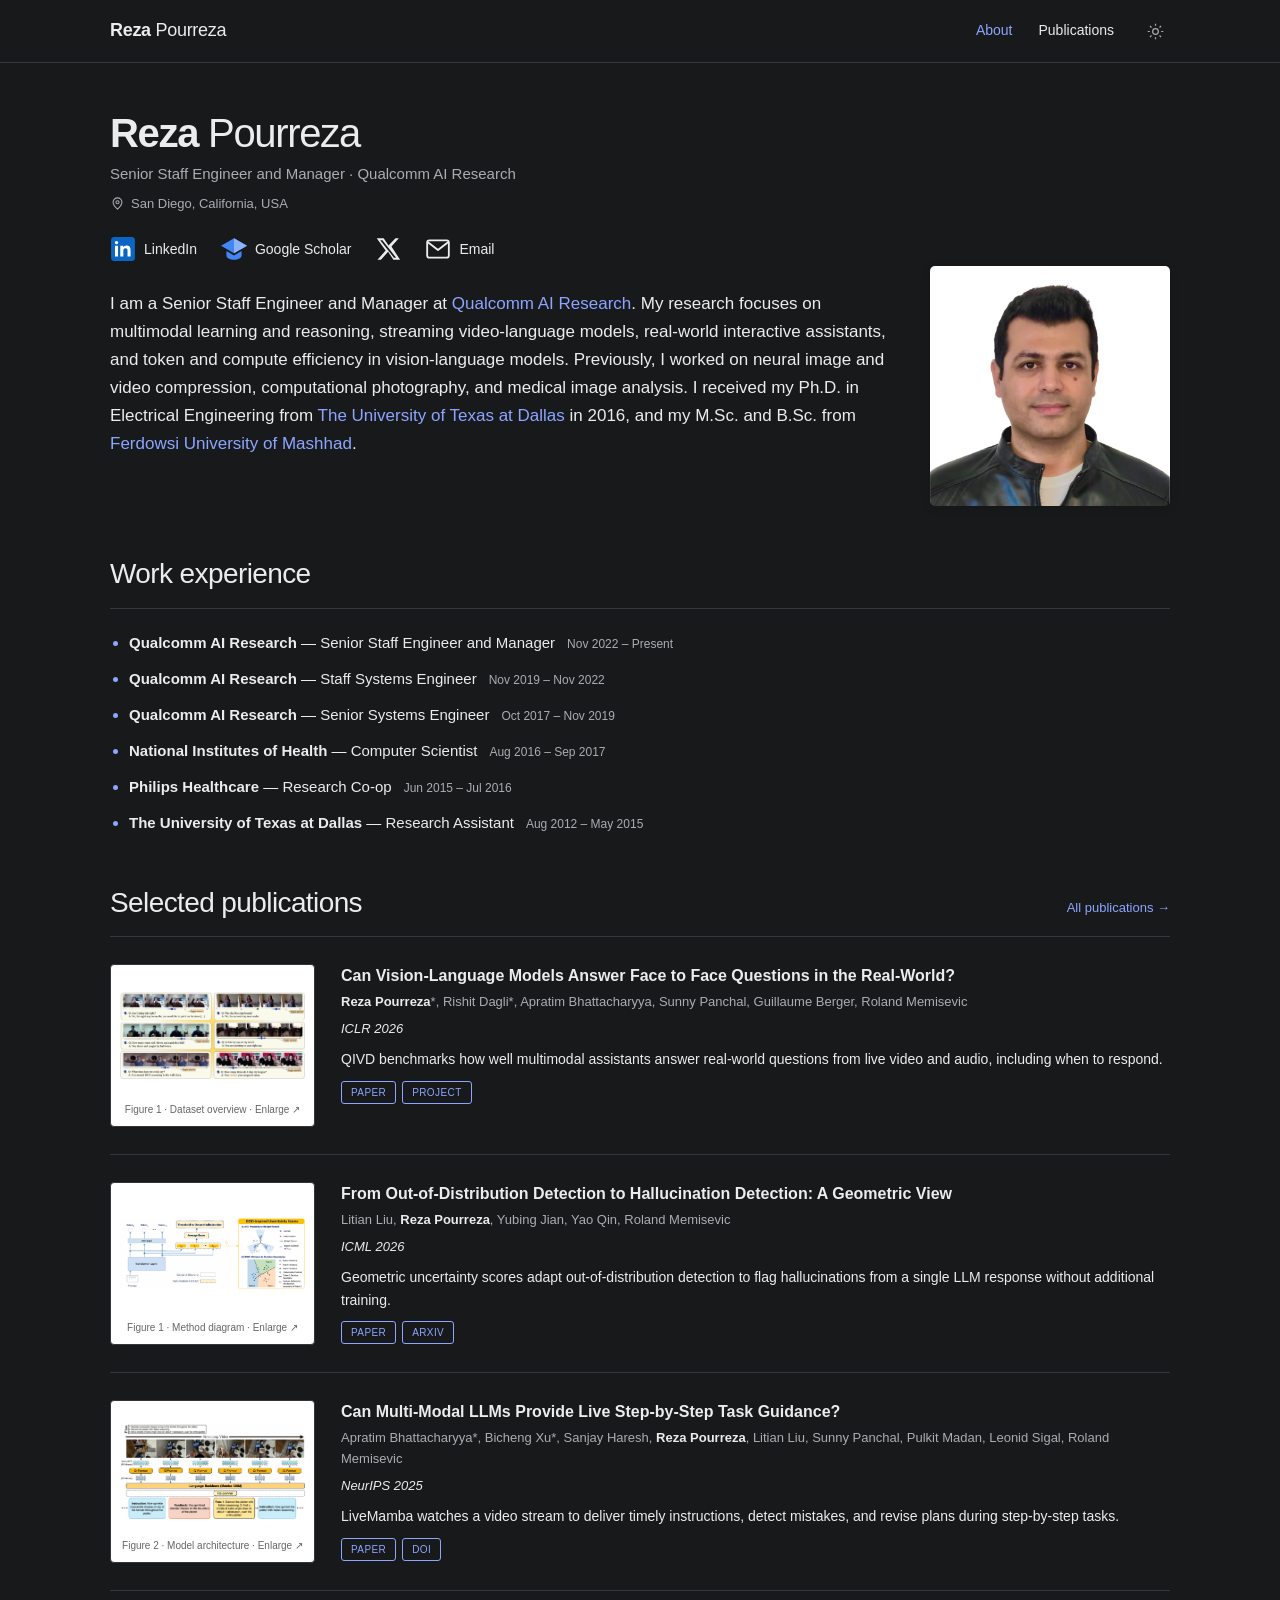
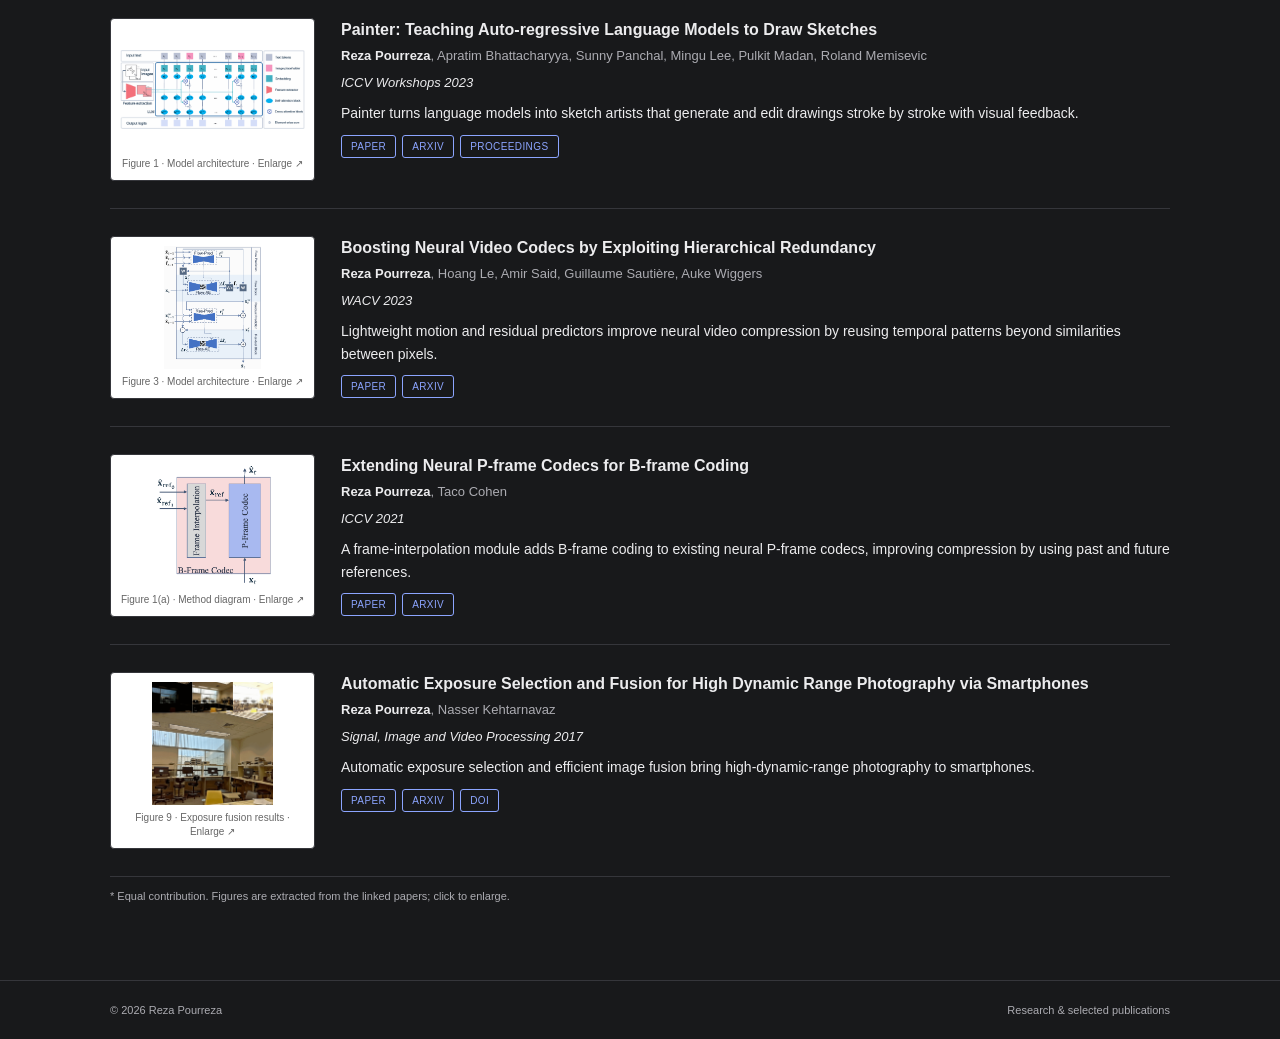
==== commit bb674b4d: "Update Email link, HDR preview and author name, and equal contribution marks" ====
--- a/index.html
+++ b/index.html
@@ -1,2 +1,2 @@
 <!doctype html>
-<html lang="en" data-theme="dark"><head><meta charset="utf-8"><meta name="viewport" content="width=device-width, initial-scale=1"><meta name="description" content="Reza Pourreza is a Senior Staff Engineer and Manager at Qualcomm AI Research in San Diego, working on multimodal reasoning and token and compute efficiency in vision-language models."><meta name="theme-color" content="#18191b"><title>Reza Pourreza | Qualcomm AI Research</title><link rel="icon" type="image/svg+xml" href="assets/favicon.svg"><script>try {document.documentElement.dataset.theme=localStorage.getItem("reza-theme-v2")==="light"?"light":"dark"} catch {}</script><link rel="stylesheet" href="assets/style.css"><script src="assets/site.js" defer></script></head><body><a class="skip-link" href="#main">Skip to content</a><header class="site-header"><div class="container header-inner"><a class="wordmark" href="index.html"><strong>Reza</strong> Pourreza</a><nav class="site-nav" aria-label="Main navigation"><a href="index.html" aria-current="page">About</a><a href="publications.html">Publications</a><button class="theme-toggle" type="button" aria-label="Switch to light theme" hidden><svg class="moon" width="17" height="17" viewBox="0 0 24 24" fill="none" stroke="currentColor" stroke-width="1.7" aria-hidden="true"><path d="M20.8 13.1A9 9 0 0 1 10.9 3.2a9 9 0 1 0 9.9 9.9Z"/></svg><svg class="sun" width="17" height="17" viewBox="0 0 24 24" fill="none" stroke="currentColor" stroke-width="1.7" aria-hidden="true"><circle cx="12" cy="12" r="4"/><path d="M12 1v3m0 16v3M1 12h3m16 0h3M4.2 4.2l2.1 2.1m11.4 11.4 2.1 2.1M4.2 19.8l2.1-2.1M17.7 6.3l2.1-2.1"/></svg></button></nav></div></header><main class="container" id="main"><h1><strong>Reza</strong> Pourreza</h1><p class="role">Senior Staff Engineer and Manager · Qualcomm AI Research</p><p class="location"><svg viewBox="0 0 24 24" aria-hidden="true" fill="none" stroke="currentColor" stroke-width="1.7"><path d="M19 10c0 5-7 11-7 11S5 15 5 10a7 7 0 1 1 14 0Z"/><circle cx="12" cy="10" r="2.5"/></svg>San Diego, California, USA</p><nav class="social-links" aria-label="Professional profiles and email"><a class="social-linkedin" href="https://www.linkedin.com/in/rpourreza/" title="LinkedIn" aria-label="LinkedIn"><svg viewBox="0 0 24 24" aria-hidden="true"><rect x="1" y="1" width="22" height="22" rx="3" fill="#0a66c2"/><path fill="#fff" d="M6 4.5a1.6 1.6 0 1 1 0 3.2 1.6 1.6 0 0 1 0-3.2ZM4.6 9h2.8v10H4.6ZM9.5 9h2.7v1.4c.6-1 1.6-1.7 3.1-1.7 3 0 3.7 2 3.7 4.6V19h-2.8v-5.1c0-1.3-.1-2.6-1.8-2.6s-2.1 1.3-2.1 2.5V19H9.5Z"/></svg><span>LinkedIn</span></a><a class="social-scholar" href="https://scholar.google.com/citations?hl=en&amp;user=BqNYf-oAAAAJ&amp;view_op=list_works&amp;sortby=pubdate" title="Google Scholar" aria-label="Google Scholar, sorted by date"><svg viewBox="0 0 24 24" aria-hidden="true"><path fill="#4285f4" d="M12 2 0 9l12 7 12-7L12 2Z"/><path fill="#4285f4" d="M5 13.8V18c0 2.2 3.1 4 7 4s7-1.8 7-4v-4.2L12 18l-7-4.2Z"/><path fill="#8ab4f8" d="m12 2 12 7-12 7V2Z"/></svg><span>Google Scholar</span></a><a class="social-x" href="https://x.com/reza_pourreza" title="X" aria-label="X"><svg viewBox="0 0 24 24" aria-hidden="true"><path d="M18.9 2H22l-6.8 7.8L23.2 22H17l-4.9-7.5L5.5 22H2.3l7.5-8.6L1.6 2H8l4.5 6.8L18.9 2ZM17.5 20h2L6.8 4h-2L17.5 20Z"/></svg><span class="visually-hidden">X</span></a><a class="social-mail" href="mailto:pourreza.reza@gmail.com" title="Gmail" aria-label="Gmail"><svg viewBox="0 0 24 24" aria-hidden="true"><path fill="#4285f4" d="M2 20h3V9L1 6v13a1 1 0 0 0 1 1Z"/><path fill="#34a853" d="M19 20h3a1 1 0 0 0 1-1V6l-4 3v11Z"/><path fill="#fbbc04" d="M19 4v5l4-3V5a2 2 0 0 0-3.2-1.6L19 4Z"/><path fill="#ea4335" d="M5 9V4l7 5.25L19 4v5l-7 5.25L5 9Z"/><path fill="#c5221f" d="m1 6 4 3V4l-.8-.6A2 2 0 0 0 1 5v1Z"/></svg><span>Gmail</span></a></nav><section class="bio" aria-label="Biography"><img class="portrait" src="assets/profile.jpeg" alt="Portrait of Reza Pourreza" width="240" height="240"><p>I am a Senior Staff Engineer and Manager at <a href="https://www.qualcomm.com/research/artificial-intelligence">Qualcomm AI Research</a>. My research focuses on multimodal learning and reasoning, streaming video-language models, real-world interactive assistants, and token and compute efficiency in vision-language models. Previously, I worked on neural image and video compression, computational photography, and medical image analysis. I received my Ph.D. in Electrical Engineering from <a href="https://www.utdallas.edu/">The University of Texas at Dallas</a> in 2016, and my M.Sc. and B.Sc. from <a href="https://en.um.ac.ir/">Ferdowsi University of Mashhad</a>.</p></section><section class="experience" aria-labelledby="experience-heading"><div class="section-heading"><h2 id="experience-heading">Work experience</h2></div><ul class="experience-list"><li><div><strong>Qualcomm AI Research</strong> — Senior Staff Engineer and Manager</div><span class="experience-date">Nov 2022 – Present</span></li><li><div><strong>Qualcomm AI Research</strong> — Staff Systems Engineer</div><span class="experience-date">Nov 2019 – Nov 2022</span></li><li><div><strong>Qualcomm AI Research</strong> — Senior Systems Engineer</div><span class="experience-date">Oct 2017 – Nov 2019</span></li><li><div><strong>National Institutes of Health</strong> — Computer Scientist</div><span class="experience-date">Aug 2016 – Sep 2017</span></li><li><div><strong>Philips Healthcare</strong> — Research Co-op</div><span class="experience-date">Jun 2015 – Jul 2016</span></li><li><div><strong>The University of Texas at Dallas</strong> — Research Assistant</div><span class="experience-date">Aug 2012 – May 2015</span></li></ul></section><section aria-labelledby="selected-heading"><div class="section-heading"><h2 id="selected-heading">Selected publications</h2><a href="publications.html">All publications →</a></div><ul class="paper-list"><li class="selected-paper" id="qivd"><a class="figure-link" href="assets/papers/qivd-overview.png" aria-label="Enlarge figure for Can Vision-Language Models Answer Face to Face Questions in the Real-World?" data-title="Can Vision-Language Models Answer Face to Face Questions in the Real-World?" data-paper="https://proceedings.iclr.cc/paper_files/paper/2026/file/73bd5afe39a24881b1e5268efc899aaf-Paper-Conference.pdf" data-caption="Figure 1 · Dataset overview"><img src="assets/papers/qivd-overview.png" alt="QIVD dataset overview showing six examples of video, audio, spoken questions, answers, and answer timestamps." width="1650" height="770" loading="lazy"><span class="figure-label">Figure 1 · Dataset overview · Enlarge ↗</span></a><div><h3 class="paper-title"><a href="https://proceedings.iclr.cc/paper_files/paper/2026/file/73bd5afe39a24881b1e5268efc899aaf-Paper-Conference.pdf">Can Vision-Language Models Answer Face to Face Questions in the Real-World?</a></h3><p class="authors"><strong>Reza Pourreza</strong>*, Rishit Dagli*, Apratim Bhattacharyya, Sunny Panchal, Guillaume Berger, Roland Memisevic</p><p class="venue">ICLR 2026</p><p class="summary">QIVD benchmarks how well multimodal assistants answer real-world questions from live video and audio, including when to respond.</p><div class="paper-links"><a href="https://proceedings.iclr.cc/paper_files/paper/2026/file/73bd5afe39a24881b1e5268efc899aaf-Paper-Conference.pdf">Paper</a><a href="https://www.qualcomm.com/developer/software/qualcomm-interactive-video-dataset-qivd">Project</a></div></div></li><li class="selected-paper" id="geometric-hallucination"><a class="figure-link" href="assets/papers/geometric-hallucination-detection.png" aria-label="Enlarge figure for From Out-of-Distribution Detection to Hallucination Detection: A Geometric View" data-title="From Out-of-Distribution Detection to Hallucination Detection: A Geometric View" data-paper="https://arxiv.org/pdf/2602.07253" data-caption="Figure 1 · Method diagram"><img src="assets/papers/geometric-hallucination-detection.png" alt="OOD-inspired hallucination detector with per-token uncertainty scores, sequence averaging, and geometric NCI and fDBD scores." width="1983" height="770" loading="lazy"><span class="figure-label">Figure 1 · Method diagram · Enlarge ↗</span></a><div><h3 class="paper-title"><a href="https://arxiv.org/pdf/2602.07253">From Out-of-Distribution Detection to Hallucination Detection: A Geometric View</a></h3><p class="authors">Litian Liu, <strong>Reza Pourreza</strong>, Yubing Jian, Yao Qin, Roland Memisevic</p><p class="venue">ICML 2026</p><p class="summary">Geometric uncertainty scores adapt out-of-distribution detection to flag hallucinations from a single LLM response without additional training.</p><div class="paper-links"><a href="https://arxiv.org/pdf/2602.07253">Paper</a><a href="https://arxiv.org/abs/2602.07253">arXiv</a></div></div></li><li class="selected-paper" id="live-mamba"><a class="figure-link" href="assets/papers/live-mamba-architecture.png" aria-label="Enlarge figure for Can Multi-Modal LLMs Provide Live Step-by-Step Task Guidance?" data-title="Can Multi-Modal LLMs Provide Live Step-by-Step Task Guidance?" data-paper="https://proceedings.neurips.cc/paper_files/paper/2025/file/207be3da143f1043336627c5d25aae50-Paper-Conference.pdf" data-caption="Figure 2 · Model architecture"><img src="assets/papers/live-mamba-architecture.png" alt="LiveMamba architecture: streaming video, InternViT features, Q-Former, Mamba-130M backbone, feedback, and re-planner." width="1654" height="854" loading="lazy"><span class="figure-label">Figure 2 · Model architecture · Enlarge ↗</span></a><div><h3 class="paper-title"><a href="https://proceedings.neurips.cc/paper_files/paper/2025/file/207be3da143f1043336627c5d25aae50-Paper-Conference.pdf">Can Multi-Modal LLMs Provide Live Step-by-Step Task Guidance?</a></h3><p class="authors">Apratim Bhattacharyya*, Bicheng Xu*, Sanjay Haresh, <strong>Reza Pourreza</strong>, Litian Liu, Sunny Panchal, Pulkit Madan, Leonid Sigal, Roland Memisevic</p><p class="venue">NeurIPS 2025</p><p class="summary">LiveMamba watches a video stream to deliver timely instructions, detect mistakes, and revise plans during step-by-step tasks.</p><div class="paper-links"><a href="https://proceedings.neurips.cc/paper_files/paper/2025/file/207be3da143f1043336627c5d25aae50-Paper-Conference.pdf">Paper</a><a href="https://doi.org/10.52202/085713-0755">DOI</a></div></div></li><li class="selected-paper" id="painter"><a class="figure-link" href="assets/papers/painter-architecture.png" aria-label="Enlarge figure for Painter: Teaching Auto-regressive Language Models to Draw Sketches" data-title="Painter: Teaching Auto-regressive Language Models to Draw Sketches" data-paper="https://arxiv.org/pdf/2308.08520" data-caption="Figure 1 · Model architecture"><img src="assets/papers/painter-architecture.png" alt="Multimodal Painter block diagram combining image features, text tokens, self-attention, and cross-attention." width="2070" height="875" loading="lazy"><span class="figure-label">Figure 1 · Model architecture · Enlarge ↗</span></a><div><h3 class="paper-title"><a href="https://arxiv.org/pdf/2308.08520">Painter: Teaching Auto-regressive Language Models to Draw Sketches</a></h3><p class="authors"><strong>Reza Pourreza</strong>, Apratim Bhattacharyya, Sunny Panchal, Mingu Lee, Pulkit Madan, Roland Memisevic</p><p class="venue">ICCV Workshops 2023</p><p class="summary">Painter turns language models into sketch artists that generate and edit drawings stroke by stroke with visual feedback.</p><div class="paper-links"><a href="https://arxiv.org/pdf/2308.08520">Paper</a><a href="https://arxiv.org/abs/2308.08520">arXiv</a><a href="https://openaccess.thecvf.com/content/ICCV2023W/MMFM/html/Pourreza_Painter_Teaching_Auto-Regressive_Language_Models_to_Draw_Sketches_ICCVW_2023_paper.html">Proceedings</a></div></div></li><li class="selected-paper" id="hierarchical-redundancy"><a class="figure-link" href="assets/papers/hierarchical-video-codec.png" aria-label="Enlarge figure for Boosting Neural Video Codecs by Exploiting Hierarchical Redundancy" data-title="Boosting Neural Video Codecs by Exploiting Hierarchical Redundancy" data-paper="https://arxiv.org/pdf/2208.04303" data-caption="Figure 3 · Model architecture"><img src="assets/papers/hierarchical-video-codec.png" alt="Inter-frame codec architecture with flow prediction, flow coding, residual prediction, and residual coding." width="766" height="975" loading="lazy"><span class="figure-label">Figure 3 · Model architecture · Enlarge ↗</span></a><div><h3 class="paper-title"><a href="https://arxiv.org/pdf/2208.04303">Boosting Neural Video Codecs by Exploiting Hierarchical Redundancy</a></h3><p class="authors"><strong>Reza Pourreza</strong>, Hoang Le, Amir Said, Guillaume Sautière, Auke Wiggers</p><p class="venue">WACV 2023</p><p class="summary">Lightweight motion and residual predictors improve neural video compression by reusing temporal patterns beyond similarities between pixels.</p><div class="paper-links"><a href="https://arxiv.org/pdf/2208.04303">Paper</a><a href="https://arxiv.org/abs/2208.04303">arXiv</a></div></div></li><li class="selected-paper" id="b-frame-codec"><a class="figure-link" href="assets/papers/neural-b-frame-codec.png" aria-label="Enlarge figure for Extending Neural P-frame Codecs for B-frame Coding" data-title="Extending Neural P-frame Codecs for B-frame Coding" data-paper="https://arxiv.org/pdf/2104.00531" data-caption="Figure 1(a) · Method diagram"><img src="assets/papers/neural-b-frame-codec.png" alt="The method panel of Figure 1: two reference frames feed interpolation, whose result is used by a P-frame codec." width="433" height="445" loading="lazy"><span class="figure-label">Figure 1(a) · Method diagram · Enlarge ↗</span></a><div><h3 class="paper-title"><a href="https://arxiv.org/pdf/2104.00531">Extending Neural P-frame Codecs for B-frame Coding</a></h3><p class="authors"><strong>Reza Pourreza</strong>, Taco Cohen</p><p class="venue">ICCV 2021</p><p class="summary">A frame-interpolation module adds B-frame coding to existing neural P-frame codecs, improving compression by using past and future references.</p><div class="paper-links"><a href="https://arxiv.org/pdf/2104.00531">Paper</a><a href="https://arxiv.org/abs/2104.00531">arXiv</a></div></div></li><li class="selected-paper" id="automatic-hdr"><a class="figure-link" href="assets/papers/automatic-hdr-exposure.png" aria-label="Enlarge figure for Automatic Exposure Selection and Fusion for High Dynamic Range Photography via Smartphones" data-title="Automatic Exposure Selection and Fusion for High Dynamic Range Photography via Smartphones" data-paper="https://arxiv.org/pdf/2004.10365" data-caption="Figure 1 · Method diagram"><img src="assets/papers/automatic-hdr-exposure.png" alt="Exposure-selection pipeline: initial exposure, scene clustering, and exposure-time determination." width="987" height="116" loading="lazy"><span class="figure-label">Figure 1 · Method diagram · Enlarge ↗</span></a><div><h3 class="paper-title"><a href="https://arxiv.org/pdf/2004.10365">Automatic Exposure Selection and Fusion for High Dynamic Range Photography via Smartphones</a></h3><p class="authors"><strong>Reza Pourreza-Shahri</strong>, Nasser Kehtarnavaz</p><p class="venue">Signal, Image and Video Processing 2017</p><p class="summary">Automatic exposure selection and efficient image fusion bring high-dynamic-range photography to smartphones.</p><div class="paper-links"><a href="https://arxiv.org/pdf/2004.10365">Paper</a><a href="https://arxiv.org/abs/2004.10365">arXiv</a><a href="https://doi.org/10.1007/s11760-017-1104-9">DOI</a></div></div></li></ul><p class="equal-note">* Equal contribution. Figures are extracted from the linked papers; click to enlarge.</p></section></main><footer class="site-footer"><div class="container footer-inner"><span>© 2026 Reza Pourreza</span><span>Research &amp; selected publications</span></div></footer><dialog class="figure-dialog" aria-labelledby="figure-title"><div class="dialog-top"><h2 id="figure-title">Paper figure</h2><button class="dialog-close" type="button" aria-label="Close figure">×</button></div><img class="dialog-image" alt=""><p class="dialog-caption"><span class="figure-detail"></span><a class="figure-source" href="index.html">Read paper ↗</a></p></dialog></body></html>
+<html lang="en" data-theme="dark"><head><meta charset="utf-8"><meta name="viewport" content="width=device-width, initial-scale=1"><meta name="description" content="Reza Pourreza is a Senior Staff Engineer and Manager at Qualcomm AI Research in San Diego, working on multimodal reasoning and token and compute efficiency in vision-language models."><meta name="theme-color" content="#18191b"><title>Reza Pourreza | Qualcomm AI Research</title><link rel="icon" type="image/svg+xml" href="assets/favicon.svg"><script>try {document.documentElement.dataset.theme=localStorage.getItem("reza-theme-v2")==="light"?"light":"dark"} catch {}</script><link rel="stylesheet" href="assets/style.css"><script src="assets/site.js" defer></script></head><body><a class="skip-link" href="#main">Skip to content</a><header class="site-header"><div class="container header-inner"><a class="wordmark" href="index.html"><strong>Reza</strong> Pourreza</a><nav class="site-nav" aria-label="Main navigation"><a href="index.html" aria-current="page">About</a><a href="publications.html">Publications</a><button class="theme-toggle" type="button" aria-label="Switch to light theme" hidden><svg class="moon" width="17" height="17" viewBox="0 0 24 24" fill="none" stroke="currentColor" stroke-width="1.7" aria-hidden="true"><path d="M20.8 13.1A9 9 0 0 1 10.9 3.2a9 9 0 1 0 9.9 9.9Z"/></svg><svg class="sun" width="17" height="17" viewBox="0 0 24 24" fill="none" stroke="currentColor" stroke-width="1.7" aria-hidden="true"><circle cx="12" cy="12" r="4"/><path d="M12 1v3m0 16v3M1 12h3m16 0h3M4.2 4.2l2.1 2.1m11.4 11.4 2.1 2.1M4.2 19.8l2.1-2.1M17.7 6.3l2.1-2.1"/></svg></button></nav></div></header><main class="container" id="main"><h1><strong>Reza</strong> Pourreza</h1><p class="role">Senior Staff Engineer and Manager · Qualcomm AI Research</p><p class="location"><svg viewBox="0 0 24 24" aria-hidden="true" fill="none" stroke="currentColor" stroke-width="1.7"><path d="M19 10c0 5-7 11-7 11S5 15 5 10a7 7 0 1 1 14 0Z"/><circle cx="12" cy="10" r="2.5"/></svg>San Diego, California, USA</p><nav class="social-links" aria-label="Professional profiles and email"><a class="social-linkedin" href="https://www.linkedin.com/in/rpourreza/" title="LinkedIn" aria-label="LinkedIn"><svg viewBox="0 0 24 24" aria-hidden="true"><rect x="1" y="1" width="22" height="22" rx="3" fill="#0a66c2"/><path fill="#fff" d="M6 4.5a1.6 1.6 0 1 1 0 3.2 1.6 1.6 0 0 1 0-3.2ZM4.6 9h2.8v10H4.6ZM9.5 9h2.7v1.4c.6-1 1.6-1.7 3.1-1.7 3 0 3.7 2 3.7 4.6V19h-2.8v-5.1c0-1.3-.1-2.6-1.8-2.6s-2.1 1.3-2.1 2.5V19H9.5Z"/></svg><span>LinkedIn</span></a><a class="social-scholar" href="https://scholar.google.com/citations?hl=en&amp;user=BqNYf-oAAAAJ&amp;view_op=list_works&amp;sortby=pubdate" title="Google Scholar" aria-label="Google Scholar, sorted by date"><svg viewBox="0 0 24 24" aria-hidden="true"><path fill="#4285f4" d="M12 2 0 9l12 7 12-7L12 2Z"/><path fill="#4285f4" d="M5 13.8V18c0 2.2 3.1 4 7 4s7-1.8 7-4v-4.2L12 18l-7-4.2Z"/><path fill="#8ab4f8" d="m12 2 12 7-12 7V2Z"/></svg><span>Google Scholar</span></a><a class="social-x" href="https://x.com/reza_pourreza" title="X" aria-label="X"><svg viewBox="0 0 24 24" aria-hidden="true"><path d="M18.9 2H22l-6.8 7.8L23.2 22H17l-4.9-7.5L5.5 22H2.3l7.5-8.6L1.6 2H8l4.5 6.8L18.9 2ZM17.5 20h2L6.8 4h-2L17.5 20Z"/></svg><span class="visually-hidden">X</span></a><a class="social-mail" href="mailto:pourreza.reza@gmail.com" title="Email" aria-label="Email"><svg viewBox="0 0 24 24" aria-hidden="true"><rect x="2" y="4" width="20" height="16" rx="2" fill="none" stroke="currentColor" stroke-width="1.7"/><path d="m3 6 9 7 9-7" fill="none" stroke="currentColor" stroke-width="1.7" stroke-linecap="round" stroke-linejoin="round"/></svg><span>Email</span></a></nav><section class="bio" aria-label="Biography"><img class="portrait" src="assets/profile.jpeg" alt="Portrait of Reza Pourreza" width="240" height="240"><p>I am a Senior Staff Engineer and Manager at <a href="https://www.qualcomm.com/research/artificial-intelligence">Qualcomm AI Research</a>. My research focuses on multimodal learning and reasoning, streaming video-language models, real-world interactive assistants, and token and compute efficiency in vision-language models. Previously, I worked on neural image and video compression, computational photography, and medical image analysis. I received my Ph.D. in Electrical Engineering from <a href="https://www.utdallas.edu/">The University of Texas at Dallas</a> in 2016, and my M.Sc. and B.Sc. from <a href="https://en.um.ac.ir/">Ferdowsi University of Mashhad</a>.</p></section><section class="experience" aria-labelledby="experience-heading"><div class="section-heading"><h2 id="experience-heading">Work experience</h2></div><ul class="experience-list"><li><div><strong>Qualcomm AI Research</strong> — Senior Staff Engineer and Manager</div><span class="experience-date">Nov 2022 – Present</span></li><li><div><strong>Qualcomm AI Research</strong> — Staff Systems Engineer</div><span class="experience-date">Nov 2019 – Nov 2022</span></li><li><div><strong>Qualcomm AI Research</strong> — Senior Systems Engineer</div><span class="experience-date">Oct 2017 – Nov 2019</span></li><li><div><strong>National Institutes of Health</strong> — Computer Scientist</div><span class="experience-date">Aug 2016 – Sep 2017</span></li><li><div><strong>Philips Healthcare</strong> — Research Co-op</div><span class="experience-date">Jun 2015 – Jul 2016</span></li><li><div><strong>The University of Texas at Dallas</strong> — Research Assistant</div><span class="experience-date">Aug 2012 – May 2015</span></li></ul></section><section aria-labelledby="selected-heading"><div class="section-heading"><h2 id="selected-heading">Selected publications</h2><a href="publications.html">All publications →</a></div><ul class="paper-list"><li class="selected-paper" id="qivd"><a class="figure-link" href="assets/papers/qivd-overview.png" aria-label="Enlarge figure for Can Vision-Language Models Answer Face to Face Questions in the Real-World?" data-title="Can Vision-Language Models Answer Face to Face Questions in the Real-World?" data-paper="https://proceedings.iclr.cc/paper_files/paper/2026/file/73bd5afe39a24881b1e5268efc899aaf-Paper-Conference.pdf" data-caption="Figure 1 · Dataset overview"><img src="assets/papers/qivd-overview.png" alt="QIVD dataset overview showing six examples of video, audio, spoken questions, answers, and answer timestamps." width="1650" height="770" loading="lazy"><span class="figure-label">Figure 1 · Dataset overview · Enlarge ↗</span></a><div><h3 class="paper-title"><a href="https://proceedings.iclr.cc/paper_files/paper/2026/file/73bd5afe39a24881b1e5268efc899aaf-Paper-Conference.pdf">Can Vision-Language Models Answer Face to Face Questions in the Real-World?</a></h3><p class="authors"><strong>Reza Pourreza</strong>*, Rishit Dagli*, Apratim Bhattacharyya, Sunny Panchal, Guillaume Berger, Roland Memisevic</p><p class="venue">ICLR 2026</p><p class="summary">QIVD benchmarks how well multimodal assistants answer real-world questions from live video and audio, including when to respond.</p><div class="paper-links"><a href="https://proceedings.iclr.cc/paper_files/paper/2026/file/73bd5afe39a24881b1e5268efc899aaf-Paper-Conference.pdf">Paper</a><a href="https://www.qualcomm.com/developer/software/qualcomm-interactive-video-dataset-qivd">Project</a></div></div></li><li class="selected-paper" id="geometric-hallucination"><a class="figure-link" href="assets/papers/geometric-hallucination-detection.png" aria-label="Enlarge figure for From Out-of-Distribution Detection to Hallucination Detection: A Geometric View" data-title="From Out-of-Distribution Detection to Hallucination Detection: A Geometric View" data-paper="https://arxiv.org/pdf/2602.07253" data-caption="Figure 1 · Method diagram"><img src="assets/papers/geometric-hallucination-detection.png" alt="OOD-inspired hallucination detector with per-token uncertainty scores, sequence averaging, and geometric NCI and fDBD scores." width="1983" height="770" loading="lazy"><span class="figure-label">Figure 1 · Method diagram · Enlarge ↗</span></a><div><h3 class="paper-title"><a href="https://arxiv.org/pdf/2602.07253">From Out-of-Distribution Detection to Hallucination Detection: A Geometric View</a></h3><p class="authors">Litian Liu, <strong>Reza Pourreza</strong>, Yubing Jian, Yao Qin, Roland Memisevic</p><p class="venue">ICML 2026</p><p class="summary">Geometric uncertainty scores adapt out-of-distribution detection to flag hallucinations from a single LLM response without additional training.</p><div class="paper-links"><a href="https://arxiv.org/pdf/2602.07253">Paper</a><a href="https://arxiv.org/abs/2602.07253">arXiv</a></div></div></li><li class="selected-paper" id="live-mamba"><a class="figure-link" href="assets/papers/live-mamba-architecture.png" aria-label="Enlarge figure for Can Multi-Modal LLMs Provide Live Step-by-Step Task Guidance?" data-title="Can Multi-Modal LLMs Provide Live Step-by-Step Task Guidance?" data-paper="https://proceedings.neurips.cc/paper_files/paper/2025/file/207be3da143f1043336627c5d25aae50-Paper-Conference.pdf" data-caption="Figure 2 · Model architecture"><img src="assets/papers/live-mamba-architecture.png" alt="LiveMamba architecture: streaming video, InternViT features, Q-Former, Mamba-130M backbone, feedback, and re-planner." width="1654" height="854" loading="lazy"><span class="figure-label">Figure 2 · Model architecture · Enlarge ↗</span></a><div><h3 class="paper-title"><a href="https://proceedings.neurips.cc/paper_files/paper/2025/file/207be3da143f1043336627c5d25aae50-Paper-Conference.pdf">Can Multi-Modal LLMs Provide Live Step-by-Step Task Guidance?</a></h3><p class="authors">Apratim Bhattacharyya*, Bicheng Xu*, Sanjay Haresh, <strong>Reza Pourreza</strong>, Litian Liu, Sunny Panchal, Pulkit Madan, Leonid Sigal, Roland Memisevic</p><p class="venue">NeurIPS 2025</p><p class="summary">LiveMamba watches a video stream to deliver timely instructions, detect mistakes, and revise plans during step-by-step tasks.</p><div class="paper-links"><a href="https://proceedings.neurips.cc/paper_files/paper/2025/file/207be3da143f1043336627c5d25aae50-Paper-Conference.pdf">Paper</a><a href="https://doi.org/10.52202/085713-0755">DOI</a></div></div></li><li class="selected-paper" id="painter"><a class="figure-link" href="assets/papers/painter-architecture.png" aria-label="Enlarge figure for Painter: Teaching Auto-regressive Language Models to Draw Sketches" data-title="Painter: Teaching Auto-regressive Language Models to Draw Sketches" data-paper="https://arxiv.org/pdf/2308.08520" data-caption="Figure 1 · Model architecture"><img src="assets/papers/painter-architecture.png" alt="Multimodal Painter block diagram combining image features, text tokens, self-attention, and cross-attention." width="2070" height="875" loading="lazy"><span class="figure-label">Figure 1 · Model architecture · Enlarge ↗</span></a><div><h3 class="paper-title"><a href="https://arxiv.org/pdf/2308.08520">Painter: Teaching Auto-regressive Language Models to Draw Sketches</a></h3><p class="authors"><strong>Reza Pourreza</strong>, Apratim Bhattacharyya, Sunny Panchal, Mingu Lee, Pulkit Madan, Roland Memisevic</p><p class="venue">ICCV Workshops 2023</p><p class="summary">Painter turns language models into sketch artists that generate and edit drawings stroke by stroke with visual feedback.</p><div class="paper-links"><a href="https://arxiv.org/pdf/2308.08520">Paper</a><a href="https://arxiv.org/abs/2308.08520">arXiv</a><a href="https://openaccess.thecvf.com/content/ICCV2023W/MMFM/html/Pourreza_Painter_Teaching_Auto-Regressive_Language_Models_to_Draw_Sketches_ICCVW_2023_paper.html">Proceedings</a></div></div></li><li class="selected-paper" id="hierarchical-redundancy"><a class="figure-link" href="assets/papers/hierarchical-video-codec.png" aria-label="Enlarge figure for Boosting Neural Video Codecs by Exploiting Hierarchical Redundancy" data-title="Boosting Neural Video Codecs by Exploiting Hierarchical Redundancy" data-paper="https://arxiv.org/pdf/2208.04303" data-caption="Figure 3 · Model architecture"><img src="assets/papers/hierarchical-video-codec.png" alt="Inter-frame codec architecture with flow prediction, flow coding, residual prediction, and residual coding." width="766" height="975" loading="lazy"><span class="figure-label">Figure 3 · Model architecture · Enlarge ↗</span></a><div><h3 class="paper-title"><a href="https://arxiv.org/pdf/2208.04303">Boosting Neural Video Codecs by Exploiting Hierarchical Redundancy</a></h3><p class="authors"><strong>Reza Pourreza</strong>, Hoang Le, Amir Said, Guillaume Sautière, Auke Wiggers</p><p class="venue">WACV 2023</p><p class="summary">Lightweight motion and residual predictors improve neural video compression by reusing temporal patterns beyond similarities between pixels.</p><div class="paper-links"><a href="https://arxiv.org/pdf/2208.04303">Paper</a><a href="https://arxiv.org/abs/2208.04303">arXiv</a></div></div></li><li class="selected-paper" id="b-frame-codec"><a class="figure-link" href="assets/papers/neural-b-frame-codec.png" aria-label="Enlarge figure for Extending Neural P-frame Codecs for B-frame Coding" data-title="Extending Neural P-frame Codecs for B-frame Coding" data-paper="https://arxiv.org/pdf/2104.00531" data-caption="Figure 1(a) · Method diagram"><img src="assets/papers/neural-b-frame-codec.png" alt="The method panel of Figure 1: two reference frames feed interpolation, whose result is used by a P-frame codec." width="433" height="445" loading="lazy"><span class="figure-label">Figure 1(a) · Method diagram · Enlarge ↗</span></a><div><h3 class="paper-title"><a href="https://arxiv.org/pdf/2104.00531">Extending Neural P-frame Codecs for B-frame Coding</a></h3><p class="authors"><strong>Reza Pourreza</strong>, Taco Cohen</p><p class="venue">ICCV 2021</p><p class="summary">A frame-interpolation module adds B-frame coding to existing neural P-frame codecs, improving compression by using past and future references.</p><div class="paper-links"><a href="https://arxiv.org/pdf/2104.00531">Paper</a><a href="https://arxiv.org/abs/2104.00531">arXiv</a></div></div></li><li class="selected-paper" id="automatic-hdr"><a class="figure-link" href="assets/papers/automatic-hdr-exposure.png" aria-label="Enlarge figure for Automatic Exposure Selection and Fusion for High Dynamic Range Photography via Smartphones" data-title="Automatic Exposure Selection and Fusion for High Dynamic Range Photography via Smartphones" data-paper="https://arxiv.org/pdf/2004.10365" data-caption="Figure 9 · Exposure fusion results"><img src="assets/papers/automatic-hdr-exposure.png" alt="Under-exposed, normal-exposed, and over-exposed smartphone images above their fused high-dynamic-range result." width="986" height="1006" loading="lazy"><span class="figure-label">Figure 9 · Exposure fusion results · Enlarge ↗</span></a><div><h3 class="paper-title"><a href="https://arxiv.org/pdf/2004.10365">Automatic Exposure Selection and Fusion for High Dynamic Range Photography via Smartphones</a></h3><p class="authors"><strong>Reza Pourreza</strong>, Nasser Kehtarnavaz</p><p class="venue">Signal, Image and Video Processing 2017</p><p class="summary">Automatic exposure selection and efficient image fusion bring high-dynamic-range photography to smartphones.</p><div class="paper-links"><a href="https://arxiv.org/pdf/2004.10365">Paper</a><a href="https://arxiv.org/abs/2004.10365">arXiv</a><a href="https://doi.org/10.1007/s11760-017-1104-9">DOI</a></div></div></li></ul><p class="equal-note">* Equal contribution. Figures are extracted from the linked papers; click to enlarge.</p></section></main><footer class="site-footer"><div class="container footer-inner"><span>© 2026 Reza Pourreza</span><span>Research &amp; selected publications</span></div></footer><dialog class="figure-dialog" aria-labelledby="figure-title"><div class="dialog-top"><h2 id="figure-title">Paper figure</h2><button class="dialog-close" type="button" aria-label="Close figure">×</button></div><img class="dialog-image" alt=""><p class="dialog-caption"><span class="figure-detail"></span><a class="figure-source" href="index.html">Read paper ↗</a></p></dialog></body></html>
--- a/assets/style.css
+++ b/assets/style.css
@@ -1,8 +1,8 @@
 :root{color-scheme:light;--bg:#fff;--text:#252525;--muted:#666;--line:#e5e5e5;--brand:#3253dc;--accent:#3253dc;--hover:#243fb5;--subtle:#f6f6f6;--header:rgba(255,255,255,.96)}
 html[data-theme="dark"]{color-scheme:dark;--bg:#18191b;--text:#ececee;--muted:#acacb2;--line:#35363b;--brand:#3253dc;--accent:#8ca5ff;--hover:#b2c2ff;--subtle:#242529;--header:rgba(24,25,27,.96)}
-*{box-sizing:border-box}html{scroll-behavior:smooth;scroll-padding-top:88px}body{margin:0;background:var(--bg);color:var(--text);font:17px/1.65 -apple-system,BlinkMacSystemFont,"Segoe UI",Arial,sans-serif;font-weight:400}a{color:var(--accent);text-decoration:none}a:hover{color:var(--hover);text-decoration:underline;text-underline-offset:3px}a:focus-visible,button:focus-visible,summary:focus-visible{outline:2px solid var(--accent);outline-offset:5px}button{font:inherit}svg{display:block}.skip-link{position:fixed;top:-80px;left:16px;background:var(--bg);padding:8px 16px;z-index:10}.skip-link:focus{top:8px}.container{width:min(1060px,calc(100% - 48px));margin-inline:auto}.site-header{position:sticky;top:0;z-index:5;border-bottom:1px solid var(--line);background:var(--header);backdrop-filter:blur(10px)}.header-inner{min-height:62px;display:flex;align-items:center;gap:20px;justify-content:space-between}.wordmark{font-size:18px;color:var(--text);letter-spacing:-.3px;white-space:nowrap}.wordmark strong{font-weight:650}.wordmark:hover{text-decoration:none}.site-nav{display:flex;align-items:center;gap:26px}.site-nav>a{font-size:14px;color:var(--text)}.site-nav>a[aria-current="page"]{color:var(--accent)}.theme-toggle{display:grid;place-items:center;width:30px;height:30px;border:0;background:transparent;color:var(--muted);cursor:pointer;border-radius:50%}.theme-toggle:hover{background:var(--subtle)}.theme-toggle .sun{display:none}html[data-theme="dark"] .theme-toggle .sun{display:block}html[data-theme="dark"] .theme-toggle .moon{display:none}main{padding-top:44px;padding-bottom:64px}h1,h2,h3{line-height:1.3}h1{font-size:40px;font-weight:400;letter-spacing:-1.3px;margin:0 0 3px}h1 strong{font-weight:700}.role{color:var(--muted);font-size:15px;margin:0 0 6px}.social-links{display:flex;align-items:center;flex-wrap:wrap;gap:12px 24px;margin:0 0 28px}.social-links a{display:inline-flex;align-items:center;gap:8px;color:var(--text);font-size:14px}.social-links svg{width:26px;height:26px;flex:none;fill:currentColor}.portrait{float:right;width:240px;height:240px;object-fit:cover;margin:0 0 22px 32px;border-radius:5px;box-shadow:0 2px 10px #0002}.bio p{margin:0 0 18px}.bio{display:flow-root}.bio strong,.bio b{font-weight:400}.research-line{font-size:14px;color:var(--muted);margin-top:23px!important}.research-line b{color:var(--text);font-weight:500}.section-heading{display:flex;align-items:baseline;justify-content:space-between;gap:16px;margin-top:42px;padding-bottom:15px;border-bottom:1px solid var(--line)}.section-heading h2{font-weight:400;font-size:28px;letter-spacing:-.6px;margin:0}.section-heading>a{font-size:13px;white-space:nowrap}.paper-list{list-style:none;padding:0;margin:0}.selected-paper{display:grid;grid-template-columns:205px minmax(0,1fr);gap:26px;padding:27px 0;border-bottom:1px solid var(--line);align-items:start}.figure-link{display:block;border:1px solid var(--line);border-radius:4px;padding:9px;background:white;position:relative;transition:border-color .15s}.figure-link:hover{border-color:var(--accent)}.figure-link img{display:block;width:100%;height:123px;object-fit:contain}.figure-label{display:block;text-align:center;color:#666;font-size:10px;line-height:1.4;margin-top:6px}.paper-title{font-size:16px;font-weight:600;line-height:1.45;margin:0 0 5px}.paper-title a{color:var(--text)}.paper-title a:hover{color:var(--accent)}.authors{font-size:13px;line-height:1.6;color:var(--muted);margin:0 0 5px}.authors strong{color:var(--text);font-weight:600}.venue{font-size:13px;font-style:italic;margin:0 0 9px;color:var(--text)}.summary{font-size:14px;line-height:1.6;margin:9px 0 10px}.paper-links{display:flex;flex-wrap:wrap;gap:6px}.paper-links a{font-size:10px;letter-spacing:.04em;border:1px solid var(--accent);padding:2px 9px;border-radius:3px;text-transform:uppercase;line-height:1.7}.paper-links a:hover{color:var(--bg);background:var(--accent);text-decoration:none}.page-intro{margin:10px 0 24px;color:var(--muted);font-size:15px}.year-index{display:flex;flex-wrap:wrap;gap:7px 16px;border-block:1px solid var(--line);padding:14px 0;margin:0 0 26px;font-size:13px}.publication-year{display:grid;grid-template-columns:70px minmax(0,1fr);gap:22px;padding:12px 0 16px}.publication-year>h2{font-size:24px;font-weight:400;color:var(--muted);letter-spacing:-.7px;margin:9px 0}.publication-item{padding:10px 0 19px;break-inside:avoid}.publication-item+.publication-item{border-top:1px solid var(--line);padding-top:19px}.publication-item .paper-title{font-size:15px}.publication-item .venue{margin-bottom:6px}.consortium-authors{font-size:13px;color:var(--muted);margin-bottom:6px}.consortium-authors summary{cursor:pointer}.consortium-authors p{padding:12px;border:1px solid var(--line);border-radius:4px;font-size:12px}.end-note{font-size:13px;color:var(--muted);margin:24px 0 0}.site-footer{border-top:1px solid var(--line);padding:20px 0;color:var(--muted);font-size:11px}.footer-inner{display:flex;flex-wrap:wrap;justify-content:space-between;gap:8px}.figure-dialog{max-width:min(1100px,calc(100vw - 40px));width:fit-content;max-height:90vh;padding:20px;border:1px solid var(--line);border-radius:6px;background:var(--bg);color:var(--text);box-shadow:0 10px 80px #0004}.figure-dialog::backdrop{background:#000a}.dialog-top{display:flex;justify-content:space-between;align-items:flex-start;gap:20px;margin-bottom:15px}.dialog-top h2{font-size:15px;line-height:1.5;margin:0;max-width:800px;font-weight:500}.dialog-close{flex:none;background:transparent;color:var(--text);border:0;cursor:pointer;padding:0 5px;font-size:24px;line-height:1}.dialog-image{display:block;max-width:100%;max-height:65vh;width:auto;height:auto;object-fit:contain;margin:auto;background:white}.dialog-caption{font-size:12px;color:var(--muted);margin:12px 0 0}.dialog-caption a{margin-left:8px}.equal-note{font-size:11px;color:var(--muted);margin-top:10px}button[hidden],dialog:not([open]){display:none}
+*{box-sizing:border-box}html{scroll-behavior:smooth;scroll-padding-top:88px}body{margin:0;background:var(--bg);color:var(--text);font:17px/1.65 -apple-system,BlinkMacSystemFont,"Segoe UI",Arial,sans-serif;font-weight:400}a{color:var(--accent);text-decoration:none}a:hover{color:var(--hover);text-decoration:underline;text-underline-offset:3px}a:focus-visible,button:focus-visible,summary:focus-visible{outline:2px solid var(--accent);outline-offset:5px}button{font:inherit}svg{display:block}.skip-link{position:fixed;top:-80px;left:16px;background:var(--bg);padding:8px 16px;z-index:10}.skip-link:focus{top:8px}.container{width:min(1060px,calc(100% - 48px));margin-inline:auto}.site-header{position:sticky;top:0;z-index:5;border-bottom:1px solid var(--line);background:var(--header);backdrop-filter:blur(10px)}.header-inner{min-height:62px;display:flex;align-items:center;gap:20px;justify-content:space-between}.wordmark{font-size:18px;color:var(--text);letter-spacing:-.3px;white-space:nowrap}.wordmark strong{font-weight:650}.wordmark:hover{text-decoration:none}.site-nav{display:flex;align-items:center;gap:26px}.site-nav>a{font-size:14px;color:var(--text)}.site-nav>a[aria-current="page"]{color:var(--accent)}.theme-toggle{display:grid;place-items:center;width:30px;height:30px;border:0;background:transparent;color:var(--muted);cursor:pointer;border-radius:50%}.theme-toggle:hover{background:var(--subtle)}.theme-toggle .sun{display:none}html[data-theme="dark"] .theme-toggle .sun{display:block}html[data-theme="dark"] .theme-toggle .moon{display:none}main{padding-top:44px;padding-bottom:64px}h1,h2,h3{line-height:1.3}h1{font-size:40px;font-weight:400;letter-spacing:-1.3px;margin:0 0 3px}h1 strong{font-weight:700}.role{color:var(--muted);font-size:15px;margin:0 0 6px}.social-links{display:flex;align-items:center;flex-wrap:wrap;gap:12px 24px;margin:0 0 28px}.social-links a{display:inline-flex;align-items:center;gap:8px;color:var(--text);font-size:14px}.social-links svg{width:26px;height:26px;flex:none;fill:currentColor}.portrait{float:right;width:240px;height:240px;object-fit:cover;margin:-24px 0 22px 32px;border-radius:5px;box-shadow:0 2px 10px #0002}.bio p{margin:0 0 18px}.bio{display:flow-root}.bio strong,.bio b{font-weight:400}.research-line{font-size:14px;color:var(--muted);margin-top:23px!important}.research-line b{color:var(--text);font-weight:500}.section-heading{display:flex;align-items:baseline;justify-content:space-between;gap:16px;margin-top:42px;padding-bottom:15px;border-bottom:1px solid var(--line)}.section-heading h2{font-weight:400;font-size:28px;letter-spacing:-.6px;margin:0}.section-heading>a{font-size:13px;white-space:nowrap}.paper-list{list-style:none;padding:0;margin:0}.selected-paper{display:grid;grid-template-columns:205px minmax(0,1fr);gap:26px;padding:27px 0;border-bottom:1px solid var(--line);align-items:start}.figure-link{display:block;border:1px solid var(--line);border-radius:4px;padding:9px;background:white;position:relative;transition:border-color .15s}.figure-link:hover{border-color:var(--accent)}.figure-link img{display:block;width:100%;height:123px;object-fit:contain}.figure-label{display:block;text-align:center;color:#666;font-size:10px;line-height:1.4;margin-top:6px}.paper-title{font-size:16px;font-weight:600;line-height:1.45;margin:0 0 5px}.paper-title a{color:var(--text)}.paper-title a:hover{color:var(--accent)}.authors{font-size:13px;line-height:1.6;color:var(--muted);margin:0 0 5px}.authors strong{color:var(--text);font-weight:600}.venue{font-size:13px;font-style:italic;margin:0 0 9px;color:var(--text)}.summary{font-size:14px;line-height:1.6;margin:9px 0 10px}.paper-links{display:flex;flex-wrap:wrap;gap:6px}.paper-links a{font-size:10px;letter-spacing:.04em;border:1px solid var(--accent);padding:2px 9px;border-radius:3px;text-transform:uppercase;line-height:1.7}.paper-links a:hover{color:var(--bg);background:var(--accent);text-decoration:none}.page-intro{margin:10px 0 24px;color:var(--muted);font-size:15px}.year-index{display:flex;flex-wrap:wrap;gap:7px 16px;border-block:1px solid var(--line);padding:14px 0;margin:0 0 26px;font-size:13px}.publication-year{display:grid;grid-template-columns:70px minmax(0,1fr);gap:22px;padding:12px 0 16px}.publication-year>h2{font-size:24px;font-weight:400;color:var(--muted);letter-spacing:-.7px;margin:9px 0}.publication-item{padding:10px 0 19px;break-inside:avoid}.publication-item+.publication-item{border-top:1px solid var(--line);padding-top:19px}.publication-item .paper-title{font-size:15px}.publication-item .venue{margin-bottom:6px}.consortium-authors{font-size:13px;color:var(--muted);margin-bottom:6px}.consortium-authors summary{cursor:pointer}.consortium-authors p{padding:12px;border:1px solid var(--line);border-radius:4px;font-size:12px}.end-note{font-size:13px;color:var(--muted);margin:24px 0 0}.site-footer{border-top:1px solid var(--line);padding:20px 0;color:var(--muted);font-size:11px}.footer-inner{display:flex;flex-wrap:wrap;justify-content:space-between;gap:8px}.figure-dialog{max-width:min(1100px,calc(100vw - 40px));width:fit-content;max-height:90vh;padding:20px;border:1px solid var(--line);border-radius:6px;background:var(--bg);color:var(--text);box-shadow:0 10px 80px #0004}.figure-dialog::backdrop{background:#000a}.dialog-top{display:flex;justify-content:space-between;align-items:flex-start;gap:20px;margin-bottom:15px}.dialog-top h2{font-size:15px;line-height:1.5;margin:0;max-width:800px;font-weight:500}.dialog-close{flex:none;background:transparent;color:var(--text);border:0;cursor:pointer;padding:0 5px;font-size:24px;line-height:1}.dialog-image{display:block;max-width:100%;max-height:65vh;width:auto;height:auto;object-fit:contain;margin:auto;background:white}.dialog-caption{font-size:12px;color:var(--muted);margin:12px 0 0}.dialog-caption a{margin-left:8px}.equal-note{font-size:11px;color:var(--muted);margin-top:10px}button[hidden],dialog:not([open]){display:none}
 @media(max-width:700px){.container{width:calc(100% - 36px)}.header-inner{min-height:58px;gap:10px}.wordmark{font-size:16px}.site-nav{gap:17px}.site-nav>a{font-size:13px}main{padding-top:30px}h1{font-size:35px}.portrait{width:190px;height:190px;margin-left:24px}.social-links{gap:12px 18px}.selected-paper{grid-template-columns:160px minmax(0,1fr);gap:20px}.figure-link img{height:105px}.publication-year{grid-template-columns:58px minmax(0,1fr);gap:14px}}
-@media(max-width:520px){body{font-size:15px}.wordmark{font-size:15px}.site-nav{gap:13px}.theme-toggle{width:25px}.portrait{float:none;width:180px;height:180px;margin:0 auto 25px;display:block}.social-links{gap:10px 14px;margin-bottom:26px}.social-links a{font-size:13px}.social-links svg{width:24px;height:24px}.role{font-size:13px}.selected-paper{grid-template-columns:1fr;gap:15px;padding:25px 0}.figure-link{max-width:100%;padding:12px}.figure-link img{height:154px}.paper-title{font-size:16px}.summary{font-size:14px}.section-heading{margin-top:30px;align-items:baseline}.section-heading h2{font-size:24px}.section-heading>a{font-size:11px}.publication-year{display:block;padding-bottom:17px}.publication-year>h2{font-size:24px;border-bottom:1px solid var(--line);padding-bottom:9px;margin:20px 0 9px;color:var(--text)}.year-index{gap:9px 15px}.footer-inner{display:block}.footer-inner span{display:block;margin:4px 0}.figure-dialog{padding:14px;max-width:calc(100vw - 20px)}h1{font-size:34px}}
+@media(max-width:520px){body{font-size:15px}.wordmark{font-size:15px}.site-nav{gap:13px}.theme-toggle{width:25px}.portrait{float:none;width:180px;height:180px;margin:-12px auto 25px;display:block}.social-links{gap:10px 14px;margin-bottom:26px}.social-links a{font-size:13px}.social-links svg{width:24px;height:24px}.role{font-size:13px}.selected-paper{grid-template-columns:1fr;gap:15px;padding:25px 0}.figure-link{max-width:100%;padding:12px}.figure-link img{height:154px}.paper-title{font-size:16px}.summary{font-size:14px}.section-heading{margin-top:30px;align-items:baseline}.section-heading h2{font-size:24px}.section-heading>a{font-size:11px}.publication-year{display:block;padding-bottom:17px}.publication-year>h2{font-size:24px;border-bottom:1px solid var(--line);padding-bottom:9px;margin:20px 0 9px;color:var(--text)}.year-index{gap:9px 15px}.footer-inner{display:block}.footer-inner span{display:block;margin:4px 0}.figure-dialog{padding:14px;max-width:calc(100vw - 20px)}h1{font-size:34px}}
 @media(prefers-reduced-motion:reduce){html{scroll-behavior:auto}*{transition:none!important}}
 @media print{.site-header,.site-footer,.social-links,.theme-toggle,.paper-links,.year-index{display:none}body{font-size:10pt;background:#fff;color:#111}.container{width:100%}main{padding:0}.portrait{width:150px;height:150px}.selected-paper{grid-template-columns:150px 1fr;padding:15px 0;break-inside:avoid}.paper-title a{color:#111}a{color:#111}.publication-year{break-inside:auto}}
 
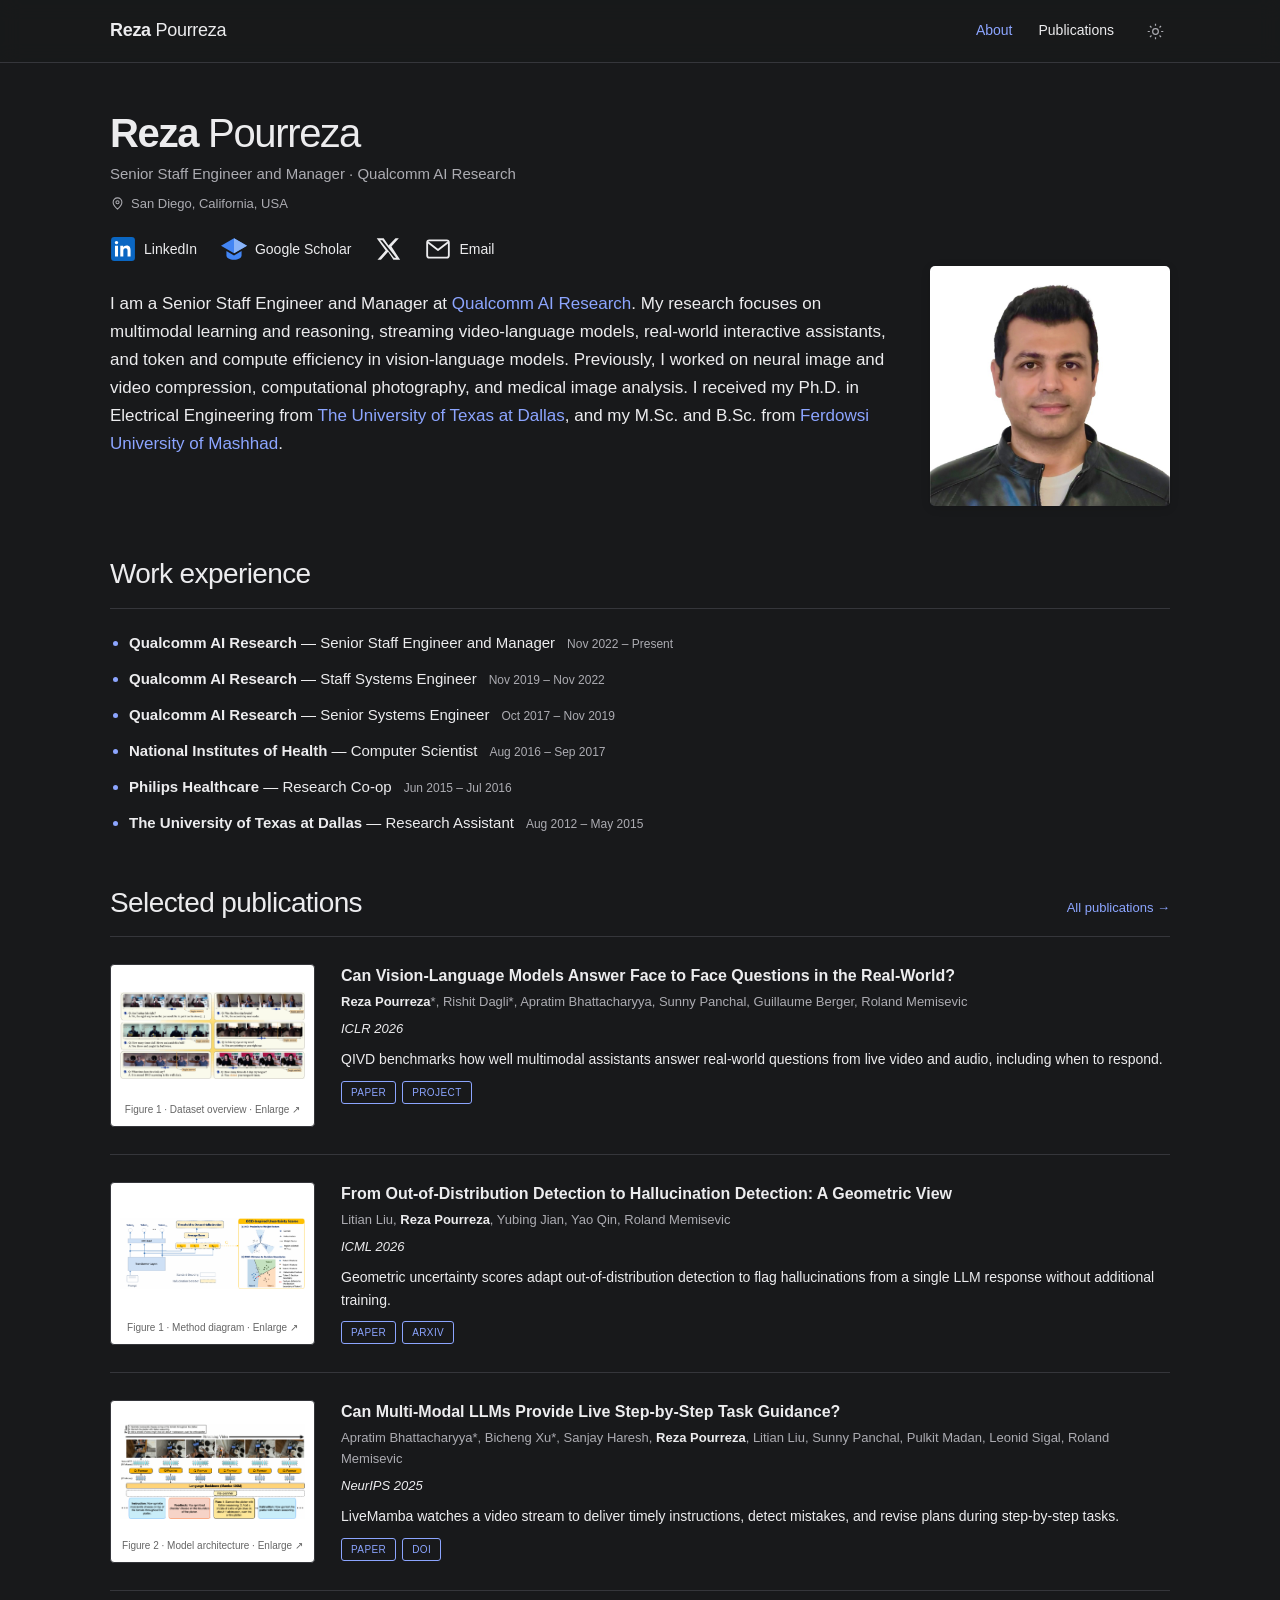
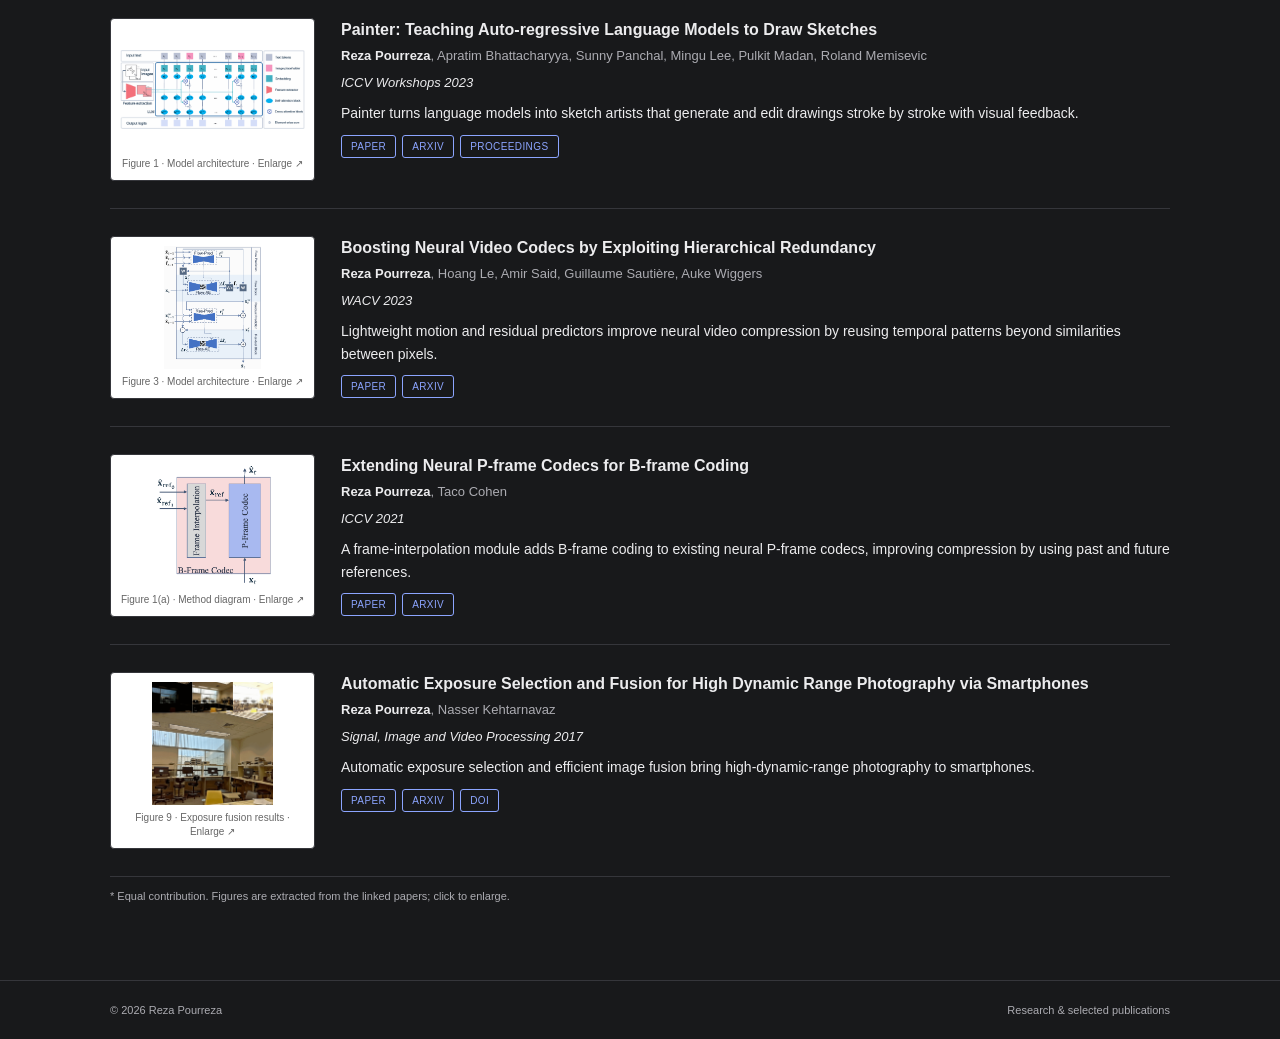
==== commit 4de01cd3: "Update index.html" ====
--- a/index.html
+++ b/index.html
@@ -1,2 +1,2 @@
 <!doctype html>
-<html lang="en" data-theme="dark"><head><meta charset="utf-8"><meta name="viewport" content="width=device-width, initial-scale=1"><meta name="description" content="Reza Pourreza is a Senior Staff Engineer and Manager at Qualcomm AI Research in San Diego, working on multimodal reasoning and token and compute efficiency in vision-language models."><meta name="theme-color" content="#18191b"><title>Reza Pourreza | Qualcomm AI Research</title><link rel="icon" type="image/svg+xml" href="assets/favicon.svg"><script>try {document.documentElement.dataset.theme=localStorage.getItem("reza-theme-v2")==="light"?"light":"dark"} catch {}</script><link rel="stylesheet" href="assets/style.css"><script src="assets/site.js" defer></script></head><body><a class="skip-link" href="#main">Skip to content</a><header class="site-header"><div class="container header-inner"><a class="wordmark" href="index.html"><strong>Reza</strong> Pourreza</a><nav class="site-nav" aria-label="Main navigation"><a href="index.html" aria-current="page">About</a><a href="publications.html">Publications</a><button class="theme-toggle" type="button" aria-label="Switch to light theme" hidden><svg class="moon" width="17" height="17" viewBox="0 0 24 24" fill="none" stroke="currentColor" stroke-width="1.7" aria-hidden="true"><path d="M20.8 13.1A9 9 0 0 1 10.9 3.2a9 9 0 1 0 9.9 9.9Z"/></svg><svg class="sun" width="17" height="17" viewBox="0 0 24 24" fill="none" stroke="currentColor" stroke-width="1.7" aria-hidden="true"><circle cx="12" cy="12" r="4"/><path d="M12 1v3m0 16v3M1 12h3m16 0h3M4.2 4.2l2.1 2.1m11.4 11.4 2.1 2.1M4.2 19.8l2.1-2.1M17.7 6.3l2.1-2.1"/></svg></button></nav></div></header><main class="container" id="main"><h1><strong>Reza</strong> Pourreza</h1><p class="role">Senior Staff Engineer and Manager · Qualcomm AI Research</p><p class="location"><svg viewBox="0 0 24 24" aria-hidden="true" fill="none" stroke="currentColor" stroke-width="1.7"><path d="M19 10c0 5-7 11-7 11S5 15 5 10a7 7 0 1 1 14 0Z"/><circle cx="12" cy="10" r="2.5"/></svg>San Diego, California, USA</p><nav class="social-links" aria-label="Professional profiles and email"><a class="social-linkedin" href="https://www.linkedin.com/in/rpourreza/" title="LinkedIn" aria-label="LinkedIn"><svg viewBox="0 0 24 24" aria-hidden="true"><rect x="1" y="1" width="22" height="22" rx="3" fill="#0a66c2"/><path fill="#fff" d="M6 4.5a1.6 1.6 0 1 1 0 3.2 1.6 1.6 0 0 1 0-3.2ZM4.6 9h2.8v10H4.6ZM9.5 9h2.7v1.4c.6-1 1.6-1.7 3.1-1.7 3 0 3.7 2 3.7 4.6V19h-2.8v-5.1c0-1.3-.1-2.6-1.8-2.6s-2.1 1.3-2.1 2.5V19H9.5Z"/></svg><span>LinkedIn</span></a><a class="social-scholar" href="https://scholar.google.com/citations?hl=en&amp;user=BqNYf-oAAAAJ&amp;view_op=list_works&amp;sortby=pubdate" title="Google Scholar" aria-label="Google Scholar, sorted by date"><svg viewBox="0 0 24 24" aria-hidden="true"><path fill="#4285f4" d="M12 2 0 9l12 7 12-7L12 2Z"/><path fill="#4285f4" d="M5 13.8V18c0 2.2 3.1 4 7 4s7-1.8 7-4v-4.2L12 18l-7-4.2Z"/><path fill="#8ab4f8" d="m12 2 12 7-12 7V2Z"/></svg><span>Google Scholar</span></a><a class="social-x" href="https://x.com/reza_pourreza" title="X" aria-label="X"><svg viewBox="0 0 24 24" aria-hidden="true"><path d="M18.9 2H22l-6.8 7.8L23.2 22H17l-4.9-7.5L5.5 22H2.3l7.5-8.6L1.6 2H8l4.5 6.8L18.9 2ZM17.5 20h2L6.8 4h-2L17.5 20Z"/></svg><span class="visually-hidden">X</span></a><a class="social-mail" href="mailto:pourreza.reza@gmail.com" title="Email" aria-label="Email"><svg viewBox="0 0 24 24" aria-hidden="true"><rect x="2" y="4" width="20" height="16" rx="2" fill="none" stroke="currentColor" stroke-width="1.7"/><path d="m3 6 9 7 9-7" fill="none" stroke="currentColor" stroke-width="1.7" stroke-linecap="round" stroke-linejoin="round"/></svg><span>Email</span></a></nav><section class="bio" aria-label="Biography"><img class="portrait" src="assets/profile.jpeg" alt="Portrait of Reza Pourreza" width="240" height="240"><p>I am a Senior Staff Engineer and Manager at <a href="https://www.qualcomm.com/research/artificial-intelligence">Qualcomm AI Research</a>. My research focuses on multimodal learning and reasoning, streaming video-language models, real-world interactive assistants, and token and compute efficiency in vision-language models. Previously, I worked on neural image and video compression, computational photography, and medical image analysis. I received my Ph.D. in Electrical Engineering from <a href="https://www.utdallas.edu/">The University of Texas at Dallas</a> in 2016, and my M.Sc. and B.Sc. from <a href="https://en.um.ac.ir/">Ferdowsi University of Mashhad</a>.</p></section><section class="experience" aria-labelledby="experience-heading"><div class="section-heading"><h2 id="experience-heading">Work experience</h2></div><ul class="experience-list"><li><div><strong>Qualcomm AI Research</strong> — Senior Staff Engineer and Manager</div><span class="experience-date">Nov 2022 – Present</span></li><li><div><strong>Qualcomm AI Research</strong> — Staff Systems Engineer</div><span class="experience-date">Nov 2019 – Nov 2022</span></li><li><div><strong>Qualcomm AI Research</strong> — Senior Systems Engineer</div><span class="experience-date">Oct 2017 – Nov 2019</span></li><li><div><strong>National Institutes of Health</strong> — Computer Scientist</div><span class="experience-date">Aug 2016 – Sep 2017</span></li><li><div><strong>Philips Healthcare</strong> — Research Co-op</div><span class="experience-date">Jun 2015 – Jul 2016</span></li><li><div><strong>The University of Texas at Dallas</strong> — Research Assistant</div><span class="experience-date">Aug 2012 – May 2015</span></li></ul></section><section aria-labelledby="selected-heading"><div class="section-heading"><h2 id="selected-heading">Selected publications</h2><a href="publications.html">All publications →</a></div><ul class="paper-list"><li class="selected-paper" id="qivd"><a class="figure-link" href="assets/papers/qivd-overview.png" aria-label="Enlarge figure for Can Vision-Language Models Answer Face to Face Questions in the Real-World?" data-title="Can Vision-Language Models Answer Face to Face Questions in the Real-World?" data-paper="https://proceedings.iclr.cc/paper_files/paper/2026/file/73bd5afe39a24881b1e5268efc899aaf-Paper-Conference.pdf" data-caption="Figure 1 · Dataset overview"><img src="assets/papers/qivd-overview.png" alt="QIVD dataset overview showing six examples of video, audio, spoken questions, answers, and answer timestamps." width="1650" height="770" loading="lazy"><span class="figure-label">Figure 1 · Dataset overview · Enlarge ↗</span></a><div><h3 class="paper-title"><a href="https://proceedings.iclr.cc/paper_files/paper/2026/file/73bd5afe39a24881b1e5268efc899aaf-Paper-Conference.pdf">Can Vision-Language Models Answer Face to Face Questions in the Real-World?</a></h3><p class="authors"><strong>Reza Pourreza</strong>*, Rishit Dagli*, Apratim Bhattacharyya, Sunny Panchal, Guillaume Berger, Roland Memisevic</p><p class="venue">ICLR 2026</p><p class="summary">QIVD benchmarks how well multimodal assistants answer real-world questions from live video and audio, including when to respond.</p><div class="paper-links"><a href="https://proceedings.iclr.cc/paper_files/paper/2026/file/73bd5afe39a24881b1e5268efc899aaf-Paper-Conference.pdf">Paper</a><a href="https://www.qualcomm.com/developer/software/qualcomm-interactive-video-dataset-qivd">Project</a></div></div></li><li class="selected-paper" id="geometric-hallucination"><a class="figure-link" href="assets/papers/geometric-hallucination-detection.png" aria-label="Enlarge figure for From Out-of-Distribution Detection to Hallucination Detection: A Geometric View" data-title="From Out-of-Distribution Detection to Hallucination Detection: A Geometric View" data-paper="https://arxiv.org/pdf/2602.07253" data-caption="Figure 1 · Method diagram"><img src="assets/papers/geometric-hallucination-detection.png" alt="OOD-inspired hallucination detector with per-token uncertainty scores, sequence averaging, and geometric NCI and fDBD scores." width="1983" height="770" loading="lazy"><span class="figure-label">Figure 1 · Method diagram · Enlarge ↗</span></a><div><h3 class="paper-title"><a href="https://arxiv.org/pdf/2602.07253">From Out-of-Distribution Detection to Hallucination Detection: A Geometric View</a></h3><p class="authors">Litian Liu, <strong>Reza Pourreza</strong>, Yubing Jian, Yao Qin, Roland Memisevic</p><p class="venue">ICML 2026</p><p class="summary">Geometric uncertainty scores adapt out-of-distribution detection to flag hallucinations from a single LLM response without additional training.</p><div class="paper-links"><a href="https://arxiv.org/pdf/2602.07253">Paper</a><a href="https://arxiv.org/abs/2602.07253">arXiv</a></div></div></li><li class="selected-paper" id="live-mamba"><a class="figure-link" href="assets/papers/live-mamba-architecture.png" aria-label="Enlarge figure for Can Multi-Modal LLMs Provide Live Step-by-Step Task Guidance?" data-title="Can Multi-Modal LLMs Provide Live Step-by-Step Task Guidance?" data-paper="https://proceedings.neurips.cc/paper_files/paper/2025/file/207be3da143f1043336627c5d25aae50-Paper-Conference.pdf" data-caption="Figure 2 · Model architecture"><img src="assets/papers/live-mamba-architecture.png" alt="LiveMamba architecture: streaming video, InternViT features, Q-Former, Mamba-130M backbone, feedback, and re-planner." width="1654" height="854" loading="lazy"><span class="figure-label">Figure 2 · Model architecture · Enlarge ↗</span></a><div><h3 class="paper-title"><a href="https://proceedings.neurips.cc/paper_files/paper/2025/file/207be3da143f1043336627c5d25aae50-Paper-Conference.pdf">Can Multi-Modal LLMs Provide Live Step-by-Step Task Guidance?</a></h3><p class="authors">Apratim Bhattacharyya*, Bicheng Xu*, Sanjay Haresh, <strong>Reza Pourreza</strong>, Litian Liu, Sunny Panchal, Pulkit Madan, Leonid Sigal, Roland Memisevic</p><p class="venue">NeurIPS 2025</p><p class="summary">LiveMamba watches a video stream to deliver timely instructions, detect mistakes, and revise plans during step-by-step tasks.</p><div class="paper-links"><a href="https://proceedings.neurips.cc/paper_files/paper/2025/file/207be3da143f1043336627c5d25aae50-Paper-Conference.pdf">Paper</a><a href="https://doi.org/10.52202/085713-0755">DOI</a></div></div></li><li class="selected-paper" id="painter"><a class="figure-link" href="assets/papers/painter-architecture.png" aria-label="Enlarge figure for Painter: Teaching Auto-regressive Language Models to Draw Sketches" data-title="Painter: Teaching Auto-regressive Language Models to Draw Sketches" data-paper="https://arxiv.org/pdf/2308.08520" data-caption="Figure 1 · Model architecture"><img src="assets/papers/painter-architecture.png" alt="Multimodal Painter block diagram combining image features, text tokens, self-attention, and cross-attention." width="2070" height="875" loading="lazy"><span class="figure-label">Figure 1 · Model architecture · Enlarge ↗</span></a><div><h3 class="paper-title"><a href="https://arxiv.org/pdf/2308.08520">Painter: Teaching Auto-regressive Language Models to Draw Sketches</a></h3><p class="authors"><strong>Reza Pourreza</strong>, Apratim Bhattacharyya, Sunny Panchal, Mingu Lee, Pulkit Madan, Roland Memisevic</p><p class="venue">ICCV Workshops 2023</p><p class="summary">Painter turns language models into sketch artists that generate and edit drawings stroke by stroke with visual feedback.</p><div class="paper-links"><a href="https://arxiv.org/pdf/2308.08520">Paper</a><a href="https://arxiv.org/abs/2308.08520">arXiv</a><a href="https://openaccess.thecvf.com/content/ICCV2023W/MMFM/html/Pourreza_Painter_Teaching_Auto-Regressive_Language_Models_to_Draw_Sketches_ICCVW_2023_paper.html">Proceedings</a></div></div></li><li class="selected-paper" id="hierarchical-redundancy"><a class="figure-link" href="assets/papers/hierarchical-video-codec.png" aria-label="Enlarge figure for Boosting Neural Video Codecs by Exploiting Hierarchical Redundancy" data-title="Boosting Neural Video Codecs by Exploiting Hierarchical Redundancy" data-paper="https://arxiv.org/pdf/2208.04303" data-caption="Figure 3 · Model architecture"><img src="assets/papers/hierarchical-video-codec.png" alt="Inter-frame codec architecture with flow prediction, flow coding, residual prediction, and residual coding." width="766" height="975" loading="lazy"><span class="figure-label">Figure 3 · Model architecture · Enlarge ↗</span></a><div><h3 class="paper-title"><a href="https://arxiv.org/pdf/2208.04303">Boosting Neural Video Codecs by Exploiting Hierarchical Redundancy</a></h3><p class="authors"><strong>Reza Pourreza</strong>, Hoang Le, Amir Said, Guillaume Sautière, Auke Wiggers</p><p class="venue">WACV 2023</p><p class="summary">Lightweight motion and residual predictors improve neural video compression by reusing temporal patterns beyond similarities between pixels.</p><div class="paper-links"><a href="https://arxiv.org/pdf/2208.04303">Paper</a><a href="https://arxiv.org/abs/2208.04303">arXiv</a></div></div></li><li class="selected-paper" id="b-frame-codec"><a class="figure-link" href="assets/papers/neural-b-frame-codec.png" aria-label="Enlarge figure for Extending Neural P-frame Codecs for B-frame Coding" data-title="Extending Neural P-frame Codecs for B-frame Coding" data-paper="https://arxiv.org/pdf/2104.00531" data-caption="Figure 1(a) · Method diagram"><img src="assets/papers/neural-b-frame-codec.png" alt="The method panel of Figure 1: two reference frames feed interpolation, whose result is used by a P-frame codec." width="433" height="445" loading="lazy"><span class="figure-label">Figure 1(a) · Method diagram · Enlarge ↗</span></a><div><h3 class="paper-title"><a href="https://arxiv.org/pdf/2104.00531">Extending Neural P-frame Codecs for B-frame Coding</a></h3><p class="authors"><strong>Reza Pourreza</strong>, Taco Cohen</p><p class="venue">ICCV 2021</p><p class="summary">A frame-interpolation module adds B-frame coding to existing neural P-frame codecs, improving compression by using past and future references.</p><div class="paper-links"><a href="https://arxiv.org/pdf/2104.00531">Paper</a><a href="https://arxiv.org/abs/2104.00531">arXiv</a></div></div></li><li class="selected-paper" id="automatic-hdr"><a class="figure-link" href="assets/papers/automatic-hdr-exposure.png" aria-label="Enlarge figure for Automatic Exposure Selection and Fusion for High Dynamic Range Photography via Smartphones" data-title="Automatic Exposure Selection and Fusion for High Dynamic Range Photography via Smartphones" data-paper="https://arxiv.org/pdf/2004.10365" data-caption="Figure 9 · Exposure fusion results"><img src="assets/papers/automatic-hdr-exposure.png" alt="Under-exposed, normal-exposed, and over-exposed smartphone images above their fused high-dynamic-range result." width="986" height="1006" loading="lazy"><span class="figure-label">Figure 9 · Exposure fusion results · Enlarge ↗</span></a><div><h3 class="paper-title"><a href="https://arxiv.org/pdf/2004.10365">Automatic Exposure Selection and Fusion for High Dynamic Range Photography via Smartphones</a></h3><p class="authors"><strong>Reza Pourreza</strong>, Nasser Kehtarnavaz</p><p class="venue">Signal, Image and Video Processing 2017</p><p class="summary">Automatic exposure selection and efficient image fusion bring high-dynamic-range photography to smartphones.</p><div class="paper-links"><a href="https://arxiv.org/pdf/2004.10365">Paper</a><a href="https://arxiv.org/abs/2004.10365">arXiv</a><a href="https://doi.org/10.1007/s11760-017-1104-9">DOI</a></div></div></li></ul><p class="equal-note">* Equal contribution. Figures are extracted from the linked papers; click to enlarge.</p></section></main><footer class="site-footer"><div class="container footer-inner"><span>© 2026 Reza Pourreza</span><span>Research &amp; selected publications</span></div></footer><dialog class="figure-dialog" aria-labelledby="figure-title"><div class="dialog-top"><h2 id="figure-title">Paper figure</h2><button class="dialog-close" type="button" aria-label="Close figure">×</button></div><img class="dialog-image" alt=""><p class="dialog-caption"><span class="figure-detail"></span><a class="figure-source" href="index.html">Read paper ↗</a></p></dialog></body></html>
+<html lang="en" data-theme="dark"><head><meta charset="utf-8"><meta name="viewport" content="width=device-width, initial-scale=1"><meta name="description" content="Reza Pourreza is a Senior Staff Engineer and Manager at Qualcomm AI Research in San Diego, working on multimodal reasoning and token and compute efficiency in vision-language models."><meta name="theme-color" content="#18191b"><title>Reza Pourreza | Qualcomm AI Research</title><link rel="icon" type="image/svg+xml" href="assets/favicon.svg"><script>try {document.documentElement.dataset.theme=localStorage.getItem("reza-theme-v2")==="light"?"light":"dark"} catch {}</script><link rel="stylesheet" href="assets/style.css"><script src="assets/site.js" defer></script></head><body><a class="skip-link" href="#main">Skip to content</a><header class="site-header"><div class="container header-inner"><a class="wordmark" href="index.html"><strong>Reza</strong> Pourreza</a><nav class="site-nav" aria-label="Main navigation"><a href="index.html" aria-current="page">About</a><a href="publications.html">Publications</a><button class="theme-toggle" type="button" aria-label="Switch to light theme" hidden><svg class="moon" width="17" height="17" viewBox="0 0 24 24" fill="none" stroke="currentColor" stroke-width="1.7" aria-hidden="true"><path d="M20.8 13.1A9 9 0 0 1 10.9 3.2a9 9 0 1 0 9.9 9.9Z"/></svg><svg class="sun" width="17" height="17" viewBox="0 0 24 24" fill="none" stroke="currentColor" stroke-width="1.7" aria-hidden="true"><circle cx="12" cy="12" r="4"/><path d="M12 1v3m0 16v3M1 12h3m16 0h3M4.2 4.2l2.1 2.1m11.4 11.4 2.1 2.1M4.2 19.8l2.1-2.1M17.7 6.3l2.1-2.1"/></svg></button></nav></div></header><main class="container" id="main"><h1><strong>Reza</strong> Pourreza</h1><p class="role">Senior Staff Engineer and Manager · Qualcomm AI Research</p><p class="location"><svg viewBox="0 0 24 24" aria-hidden="true" fill="none" stroke="currentColor" stroke-width="1.7"><path d="M19 10c0 5-7 11-7 11S5 15 5 10a7 7 0 1 1 14 0Z"/><circle cx="12" cy="10" r="2.5"/></svg>San Diego, California, USA</p><nav class="social-links" aria-label="Professional profiles and email"><a class="social-linkedin" href="https://www.linkedin.com/in/rpourreza/" title="LinkedIn" aria-label="LinkedIn"><svg viewBox="0 0 24 24" aria-hidden="true"><rect x="1" y="1" width="22" height="22" rx="3" fill="#0a66c2"/><path fill="#fff" d="M6 4.5a1.6 1.6 0 1 1 0 3.2 1.6 1.6 0 0 1 0-3.2ZM4.6 9h2.8v10H4.6ZM9.5 9h2.7v1.4c.6-1 1.6-1.7 3.1-1.7 3 0 3.7 2 3.7 4.6V19h-2.8v-5.1c0-1.3-.1-2.6-1.8-2.6s-2.1 1.3-2.1 2.5V19H9.5Z"/></svg><span>LinkedIn</span></a><a class="social-scholar" href="https://scholar.google.com/citations?hl=en&amp;user=BqNYf-oAAAAJ&amp;view_op=list_works&amp;sortby=pubdate" title="Google Scholar" aria-label="Google Scholar, sorted by date"><svg viewBox="0 0 24 24" aria-hidden="true"><path fill="#4285f4" d="M12 2 0 9l12 7 12-7L12 2Z"/><path fill="#4285f4" d="M5 13.8V18c0 2.2 3.1 4 7 4s7-1.8 7-4v-4.2L12 18l-7-4.2Z"/><path fill="#8ab4f8" d="m12 2 12 7-12 7V2Z"/></svg><span>Google Scholar</span></a><a class="social-x" href="https://x.com/reza_pourreza" title="X" aria-label="X"><svg viewBox="0 0 24 24" aria-hidden="true"><path d="M18.9 2H22l-6.8 7.8L23.2 22H17l-4.9-7.5L5.5 22H2.3l7.5-8.6L1.6 2H8l4.5 6.8L18.9 2ZM17.5 20h2L6.8 4h-2L17.5 20Z"/></svg><span class="visually-hidden">X</span></a><a class="social-mail" href="mailto:pourreza.reza@gmail.com" title="Email" aria-label="Email"><svg viewBox="0 0 24 24" aria-hidden="true"><rect x="2" y="4" width="20" height="16" rx="2" fill="none" stroke="currentColor" stroke-width="1.7"/><path d="m3 6 9 7 9-7" fill="none" stroke="currentColor" stroke-width="1.7" stroke-linecap="round" stroke-linejoin="round"/></svg><span>Email</span></a></nav><section class="bio" aria-label="Biography"><img class="portrait" src="assets/profile.jpeg" alt="Portrait of Reza Pourreza" width="240" height="240"><p>I am a Senior Staff Engineer and Manager at <a href="https://www.qualcomm.com/research/artificial-intelligence">Qualcomm AI Research</a>. My research focuses on multimodal learning and reasoning, streaming video-language models, real-world interactive assistants, and token and compute efficiency in vision-language models. Previously, I worked on neural image and video compression, computational photography, and medical image analysis. I received my Ph.D. in Electrical Engineering from <a href="https://www.utdallas.edu/">The University of Texas at Dallas</a>, and my M.Sc. and B.Sc. from <a href="https://en.um.ac.ir/">Ferdowsi University of Mashhad</a>.</p></section><section class="experience" aria-labelledby="experience-heading"><div class="section-heading"><h2 id="experience-heading">Work experience</h2></div><ul class="experience-list"><li><div><strong>Qualcomm AI Research</strong> — Senior Staff Engineer and Manager</div><span class="experience-date">Nov 2022 – Present</span></li><li><div><strong>Qualcomm AI Research</strong> — Staff Systems Engineer</div><span class="experience-date">Nov 2019 – Nov 2022</span></li><li><div><strong>Qualcomm AI Research</strong> — Senior Systems Engineer</div><span class="experience-date">Oct 2017 – Nov 2019</span></li><li><div><strong>National Institutes of Health</strong> — Computer Scientist</div><span class="experience-date">Aug 2016 – Sep 2017</span></li><li><div><strong>Philips Healthcare</strong> — Research Co-op</div><span class="experience-date">Jun 2015 – Jul 2016</span></li><li><div><strong>The University of Texas at Dallas</strong> — Research Assistant</div><span class="experience-date">Aug 2012 – May 2015</span></li></ul></section><section aria-labelledby="selected-heading"><div class="section-heading"><h2 id="selected-heading">Selected publications</h2><a href="publications.html">All publications →</a></div><ul class="paper-list"><li class="selected-paper" id="qivd"><a class="figure-link" href="assets/papers/qivd-overview.png" aria-label="Enlarge figure for Can Vision-Language Models Answer Face to Face Questions in the Real-World?" data-title="Can Vision-Language Models Answer Face to Face Questions in the Real-World?" data-paper="https://proceedings.iclr.cc/paper_files/paper/2026/file/73bd5afe39a24881b1e5268efc899aaf-Paper-Conference.pdf" data-caption="Figure 1 · Dataset overview"><img src="assets/papers/qivd-overview.png" alt="QIVD dataset overview showing six examples of video, audio, spoken questions, answers, and answer timestamps." width="1650" height="770" loading="lazy"><span class="figure-label">Figure 1 · Dataset overview · Enlarge ↗</span></a><div><h3 class="paper-title"><a href="https://proceedings.iclr.cc/paper_files/paper/2026/file/73bd5afe39a24881b1e5268efc899aaf-Paper-Conference.pdf">Can Vision-Language Models Answer Face to Face Questions in the Real-World?</a></h3><p class="authors"><strong>Reza Pourreza</strong>*, Rishit Dagli*, Apratim Bhattacharyya, Sunny Panchal, Guillaume Berger, Roland Memisevic</p><p class="venue">ICLR 2026</p><p class="summary">QIVD benchmarks how well multimodal assistants answer real-world questions from live video and audio, including when to respond.</p><div class="paper-links"><a href="https://proceedings.iclr.cc/paper_files/paper/2026/file/73bd5afe39a24881b1e5268efc899aaf-Paper-Conference.pdf">Paper</a><a href="https://www.qualcomm.com/developer/software/qualcomm-interactive-video-dataset-qivd">Project</a></div></div></li><li class="selected-paper" id="geometric-hallucination"><a class="figure-link" href="assets/papers/geometric-hallucination-detection.png" aria-label="Enlarge figure for From Out-of-Distribution Detection to Hallucination Detection: A Geometric View" data-title="From Out-of-Distribution Detection to Hallucination Detection: A Geometric View" data-paper="https://arxiv.org/pdf/2602.07253" data-caption="Figure 1 · Method diagram"><img src="assets/papers/geometric-hallucination-detection.png" alt="OOD-inspired hallucination detector with per-token uncertainty scores, sequence averaging, and geometric NCI and fDBD scores." width="1983" height="770" loading="lazy"><span class="figure-label">Figure 1 · Method diagram · Enlarge ↗</span></a><div><h3 class="paper-title"><a href="https://arxiv.org/pdf/2602.07253">From Out-of-Distribution Detection to Hallucination Detection: A Geometric View</a></h3><p class="authors">Litian Liu, <strong>Reza Pourreza</strong>, Yubing Jian, Yao Qin, Roland Memisevic</p><p class="venue">ICML 2026</p><p class="summary">Geometric uncertainty scores adapt out-of-distribution detection to flag hallucinations from a single LLM response without additional training.</p><div class="paper-links"><a href="https://arxiv.org/pdf/2602.07253">Paper</a><a href="https://arxiv.org/abs/2602.07253">arXiv</a></div></div></li><li class="selected-paper" id="live-mamba"><a class="figure-link" href="assets/papers/live-mamba-architecture.png" aria-label="Enlarge figure for Can Multi-Modal LLMs Provide Live Step-by-Step Task Guidance?" data-title="Can Multi-Modal LLMs Provide Live Step-by-Step Task Guidance?" data-paper="https://proceedings.neurips.cc/paper_files/paper/2025/file/207be3da143f1043336627c5d25aae50-Paper-Conference.pdf" data-caption="Figure 2 · Model architecture"><img src="assets/papers/live-mamba-architecture.png" alt="LiveMamba architecture: streaming video, InternViT features, Q-Former, Mamba-130M backbone, feedback, and re-planner." width="1654" height="854" loading="lazy"><span class="figure-label">Figure 2 · Model architecture · Enlarge ↗</span></a><div><h3 class="paper-title"><a href="https://proceedings.neurips.cc/paper_files/paper/2025/file/207be3da143f1043336627c5d25aae50-Paper-Conference.pdf">Can Multi-Modal LLMs Provide Live Step-by-Step Task Guidance?</a></h3><p class="authors">Apratim Bhattacharyya*, Bicheng Xu*, Sanjay Haresh, <strong>Reza Pourreza</strong>, Litian Liu, Sunny Panchal, Pulkit Madan, Leonid Sigal, Roland Memisevic</p><p class="venue">NeurIPS 2025</p><p class="summary">LiveMamba watches a video stream to deliver timely instructions, detect mistakes, and revise plans during step-by-step tasks.</p><div class="paper-links"><a href="https://proceedings.neurips.cc/paper_files/paper/2025/file/207be3da143f1043336627c5d25aae50-Paper-Conference.pdf">Paper</a><a href="https://doi.org/10.52202/085713-0755">DOI</a></div></div></li><li class="selected-paper" id="painter"><a class="figure-link" href="assets/papers/painter-architecture.png" aria-label="Enlarge figure for Painter: Teaching Auto-regressive Language Models to Draw Sketches" data-title="Painter: Teaching Auto-regressive Language Models to Draw Sketches" data-paper="https://arxiv.org/pdf/2308.08520" data-caption="Figure 1 · Model architecture"><img src="assets/papers/painter-architecture.png" alt="Multimodal Painter block diagram combining image features, text tokens, self-attention, and cross-attention." width="2070" height="875" loading="lazy"><span class="figure-label">Figure 1 · Model architecture · Enlarge ↗</span></a><div><h3 class="paper-title"><a href="https://arxiv.org/pdf/2308.08520">Painter: Teaching Auto-regressive Language Models to Draw Sketches</a></h3><p class="authors"><strong>Reza Pourreza</strong>, Apratim Bhattacharyya, Sunny Panchal, Mingu Lee, Pulkit Madan, Roland Memisevic</p><p class="venue">ICCV Workshops 2023</p><p class="summary">Painter turns language models into sketch artists that generate and edit drawings stroke by stroke with visual feedback.</p><div class="paper-links"><a href="https://arxiv.org/pdf/2308.08520">Paper</a><a href="https://arxiv.org/abs/2308.08520">arXiv</a><a href="https://openaccess.thecvf.com/content/ICCV2023W/MMFM/html/Pourreza_Painter_Teaching_Auto-Regressive_Language_Models_to_Draw_Sketches_ICCVW_2023_paper.html">Proceedings</a></div></div></li><li class="selected-paper" id="hierarchical-redundancy"><a class="figure-link" href="assets/papers/hierarchical-video-codec.png" aria-label="Enlarge figure for Boosting Neural Video Codecs by Exploiting Hierarchical Redundancy" data-title="Boosting Neural Video Codecs by Exploiting Hierarchical Redundancy" data-paper="https://arxiv.org/pdf/2208.04303" data-caption="Figure 3 · Model architecture"><img src="assets/papers/hierarchical-video-codec.png" alt="Inter-frame codec architecture with flow prediction, flow coding, residual prediction, and residual coding." width="766" height="975" loading="lazy"><span class="figure-label">Figure 3 · Model architecture · Enlarge ↗</span></a><div><h3 class="paper-title"><a href="https://arxiv.org/pdf/2208.04303">Boosting Neural Video Codecs by Exploiting Hierarchical Redundancy</a></h3><p class="authors"><strong>Reza Pourreza</strong>, Hoang Le, Amir Said, Guillaume Sautière, Auke Wiggers</p><p class="venue">WACV 2023</p><p class="summary">Lightweight motion and residual predictors improve neural video compression by reusing temporal patterns beyond similarities between pixels.</p><div class="paper-links"><a href="https://arxiv.org/pdf/2208.04303">Paper</a><a href="https://arxiv.org/abs/2208.04303">arXiv</a></div></div></li><li class="selected-paper" id="b-frame-codec"><a class="figure-link" href="assets/papers/neural-b-frame-codec.png" aria-label="Enlarge figure for Extending Neural P-frame Codecs for B-frame Coding" data-title="Extending Neural P-frame Codecs for B-frame Coding" data-paper="https://arxiv.org/pdf/2104.00531" data-caption="Figure 1(a) · Method diagram"><img src="assets/papers/neural-b-frame-codec.png" alt="The method panel of Figure 1: two reference frames feed interpolation, whose result is used by a P-frame codec." width="433" height="445" loading="lazy"><span class="figure-label">Figure 1(a) · Method diagram · Enlarge ↗</span></a><div><h3 class="paper-title"><a href="https://arxiv.org/pdf/2104.00531">Extending Neural P-frame Codecs for B-frame Coding</a></h3><p class="authors"><strong>Reza Pourreza</strong>, Taco Cohen</p><p class="venue">ICCV 2021</p><p class="summary">A frame-interpolation module adds B-frame coding to existing neural P-frame codecs, improving compression by using past and future references.</p><div class="paper-links"><a href="https://arxiv.org/pdf/2104.00531">Paper</a><a href="https://arxiv.org/abs/2104.00531">arXiv</a></div></div></li><li class="selected-paper" id="automatic-hdr"><a class="figure-link" href="assets/papers/automatic-hdr-exposure.png" aria-label="Enlarge figure for Automatic Exposure Selection and Fusion for High Dynamic Range Photography via Smartphones" data-title="Automatic Exposure Selection and Fusion for High Dynamic Range Photography via Smartphones" data-paper="https://arxiv.org/pdf/2004.10365" data-caption="Figure 9 · Exposure fusion results"><img src="assets/papers/automatic-hdr-exposure.png" alt="Under-exposed, normal-exposed, and over-exposed smartphone images above their fused high-dynamic-range result." width="986" height="1006" loading="lazy"><span class="figure-label">Figure 9 · Exposure fusion results · Enlarge ↗</span></a><div><h3 class="paper-title"><a href="https://arxiv.org/pdf/2004.10365">Automatic Exposure Selection and Fusion for High Dynamic Range Photography via Smartphones</a></h3><p class="authors"><strong>Reza Pourreza</strong>, Nasser Kehtarnavaz</p><p class="venue">Signal, Image and Video Processing 2017</p><p class="summary">Automatic exposure selection and efficient image fusion bring high-dynamic-range photography to smartphones.</p><div class="paper-links"><a href="https://arxiv.org/pdf/2004.10365">Paper</a><a href="https://arxiv.org/abs/2004.10365">arXiv</a><a href="https://doi.org/10.1007/s11760-017-1104-9">DOI</a></div></div></li></ul><p class="equal-note">* Equal contribution. Figures are extracted from the linked papers; click to enlarge.</p></section></main><footer class="site-footer"><div class="container footer-inner"><span>© 2026 Reza Pourreza</span><span>Research &amp; selected publications</span></div></footer><dialog class="figure-dialog" aria-labelledby="figure-title"><div class="dialog-top"><h2 id="figure-title">Paper figure</h2><button class="dialog-close" type="button" aria-label="Close figure">×</button></div><img class="dialog-image" alt=""><p class="dialog-caption"><span class="figure-detail"></span><a class="figure-source" href="index.html">Read paper ↗</a></p></dialog></body></html>
